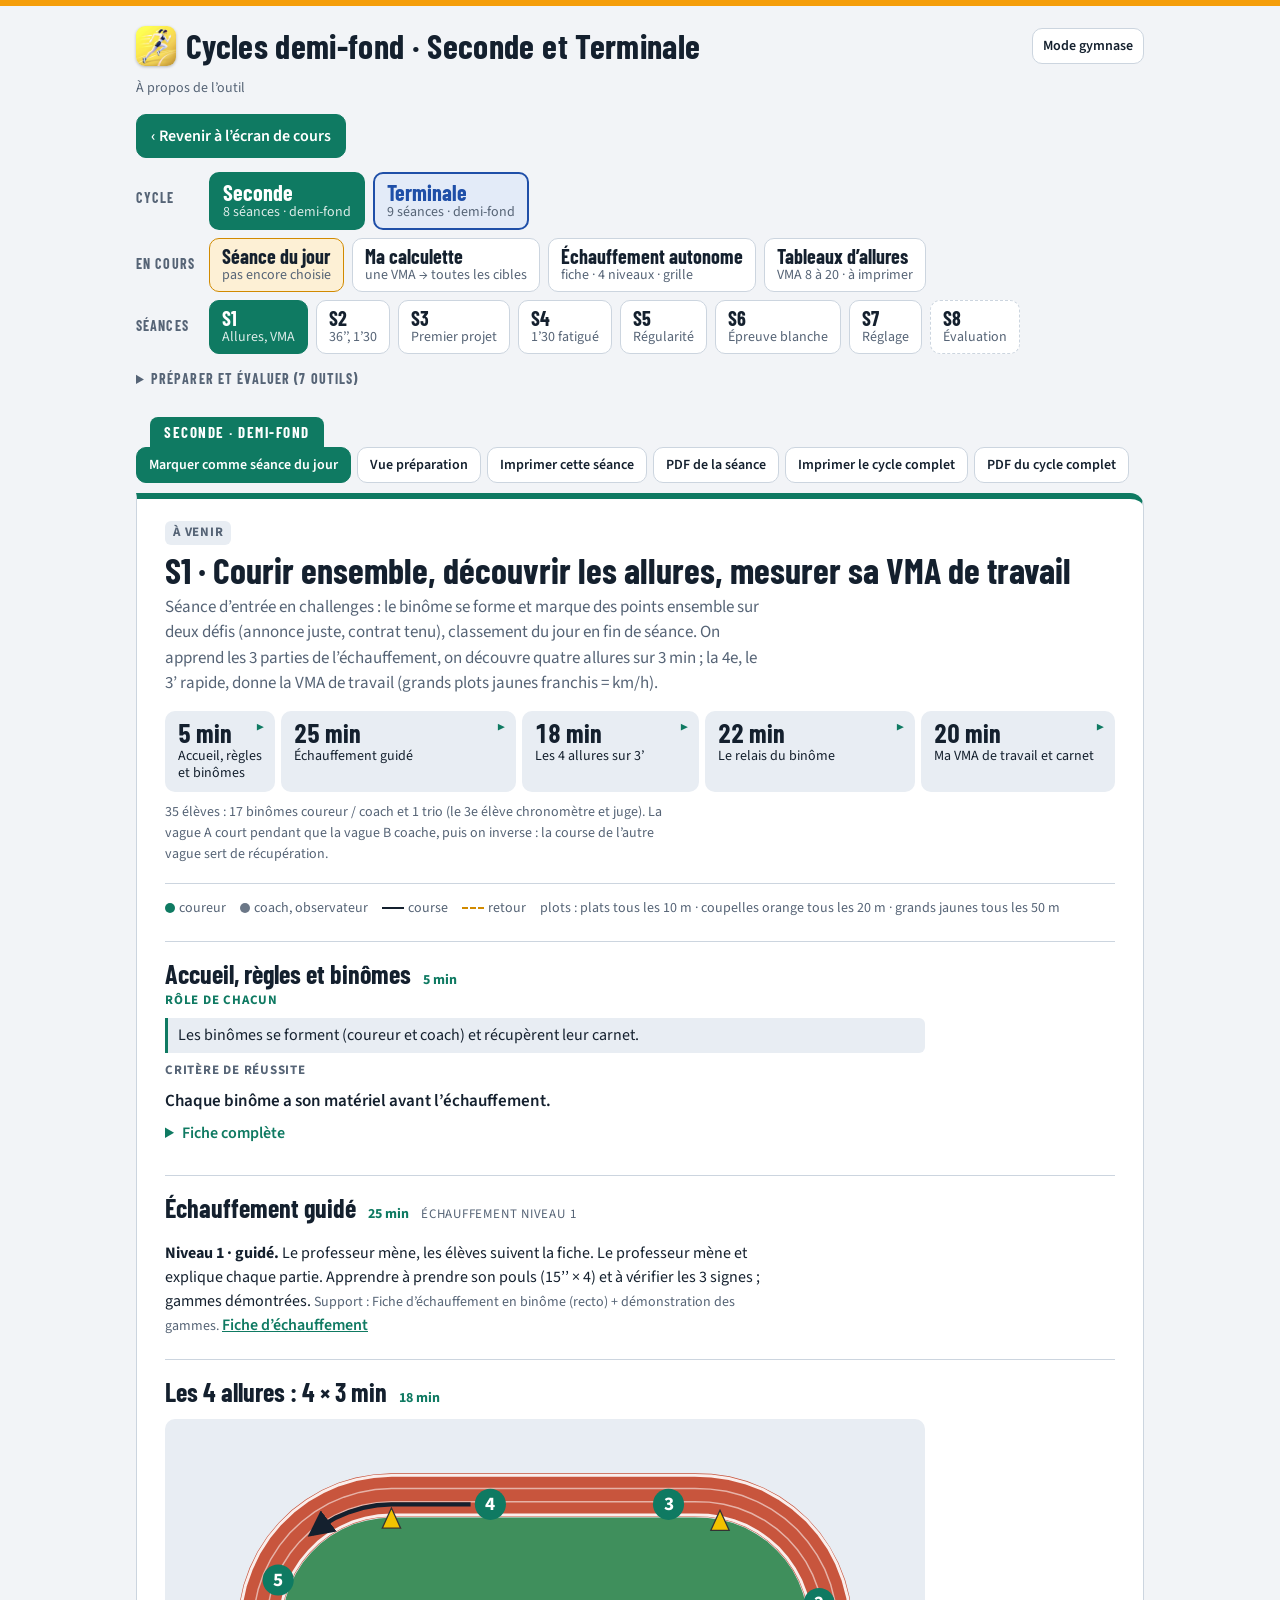
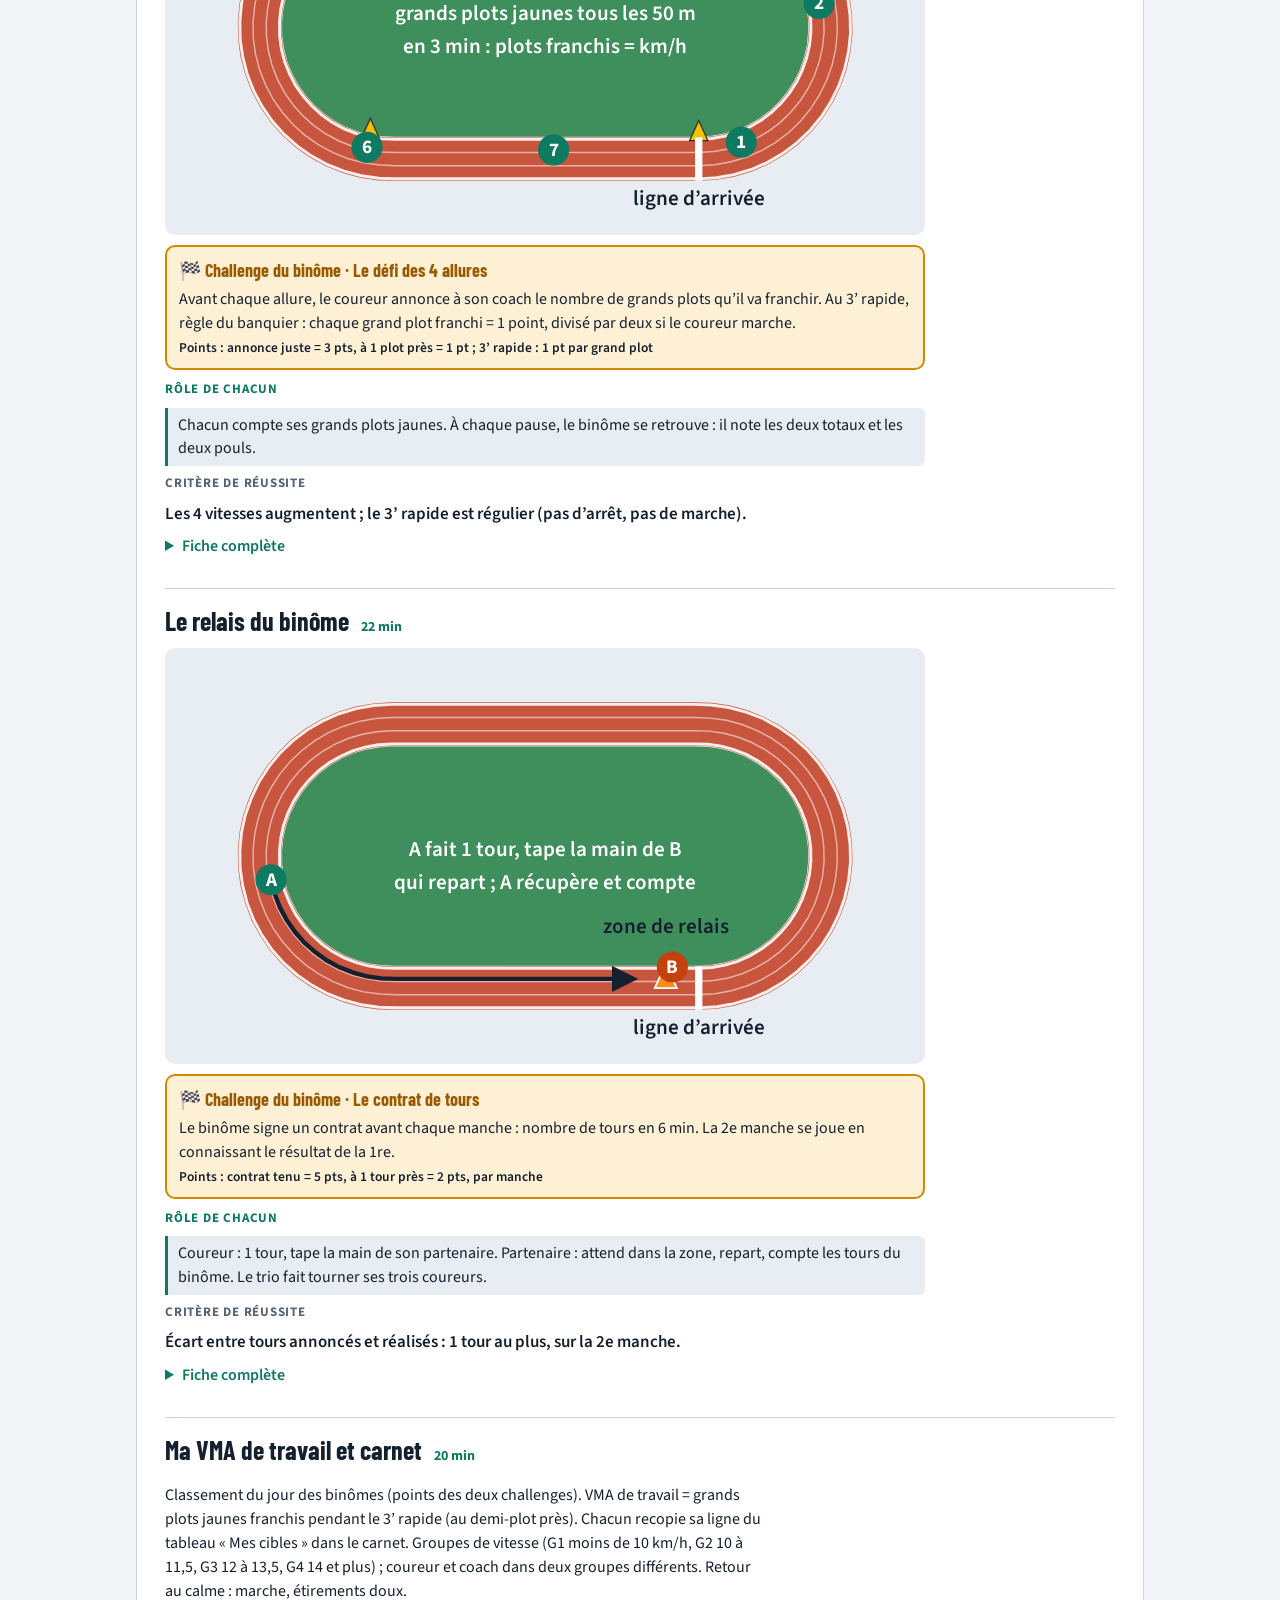
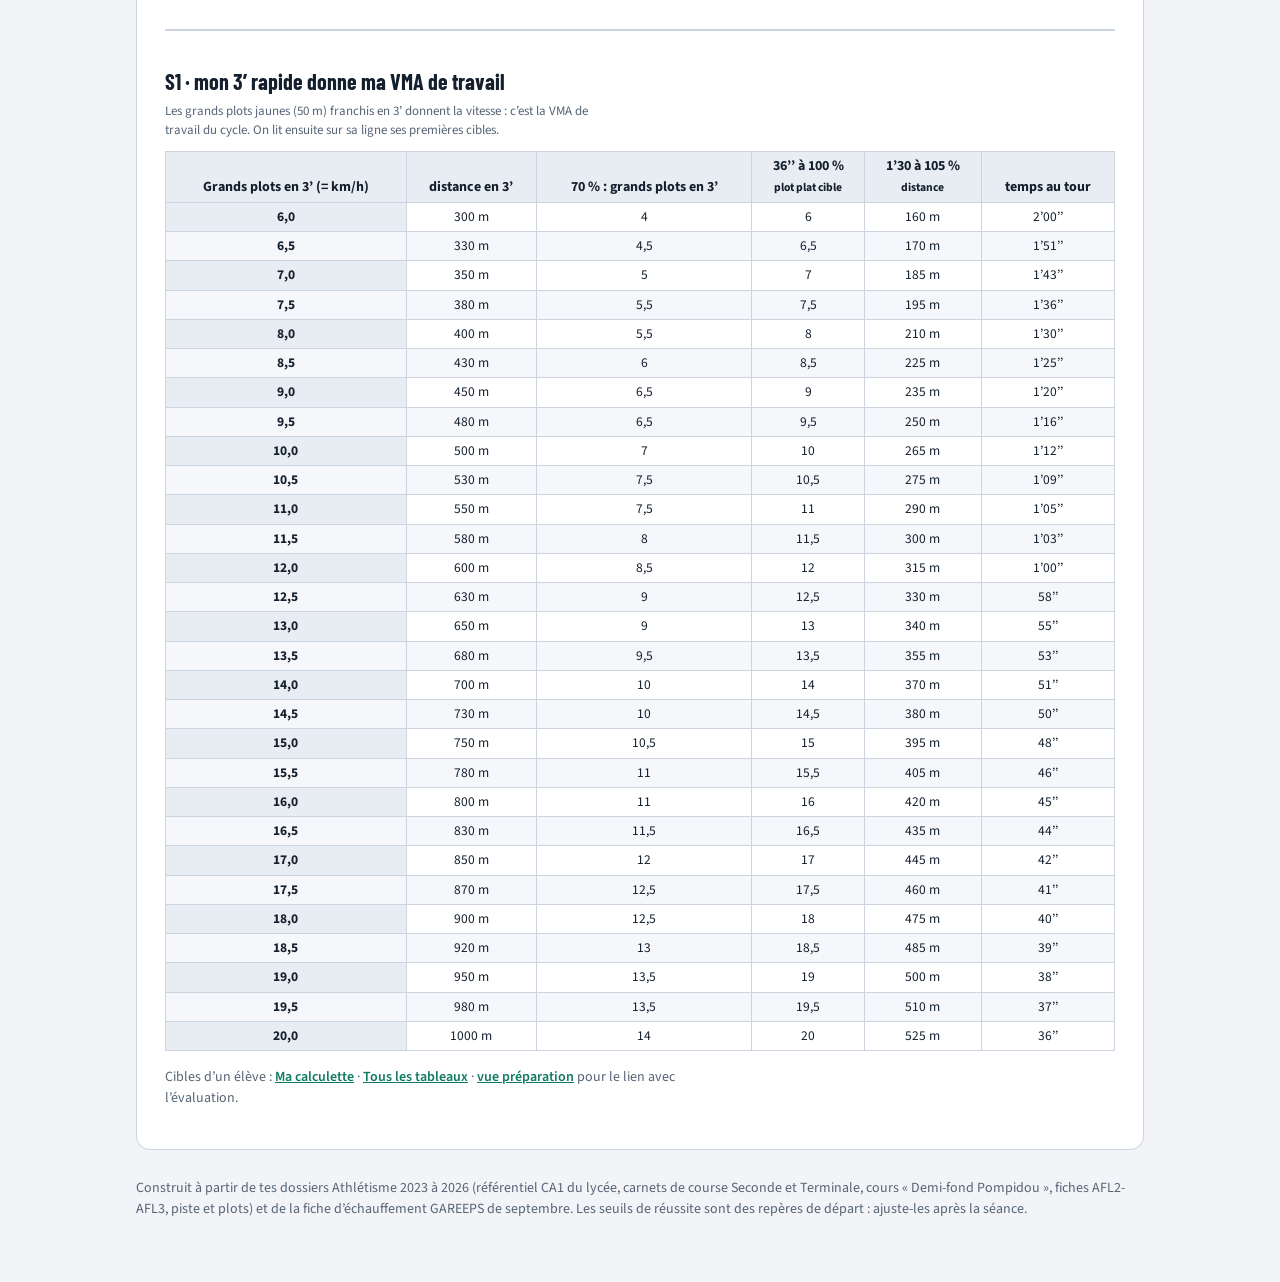
==== cycle-demi-fond-old.html @ f749d747 "Demi-fond : le nouvel écran de cours devient la page principale - index.html = écran de cours (même " ====
<!doctype html>
<html lang="fr">
<head>
<meta charset="utf-8">
<link rel="manifest" href="manifest.webmanifest">
<link rel="apple-touch-icon" href="icon-180.png">
<link rel="icon" type="image/png" sizes="32x32" href="icon-32.png">
<link rel="icon" type="image/png" sizes="192x192" href="icon-192.png">
<meta name="apple-mobile-web-app-capable" content="yes">
<meta name="mobile-web-app-capable" content="yes">
<meta name="apple-mobile-web-app-title" content="Demi-fond">
<meta name="theme-color" content="#f59e0b">
<meta name="viewport" content="width=device-width, initial-scale=1, viewport-fit=cover">
<title>Cycle demi-fond old</title>
<link rel="preconnect" href="https://fonts.googleapis.com">
<link rel="preconnect" href="https://fonts.gstatic.com" crossorigin>
<link rel="stylesheet" href="https://fonts.googleapis.com/css2?family=Barlow+Condensed:wght@500;600;700&family=Source+Sans+3:wght@400;600;700&display=swap">
<style>
/* Mise en page : bandeau de boutons (cycles, outils, séances) puis une fiche détaillée à la fois, comme un classeur de gymnase. */
:root{
  --bg:#f2f4f7; --surface:#ffffff; --surface-2:#e8edf3; --fg:#14202e; --muted:#566476; --line:#ccd5df;
  --court:#2e7d57; --court-line:#ffffff; --net:#14202e;
  --accent:#1f4fa8; --accent-fg:#ffffff; --ball:#d18a00; --team-b:#c2410c; --team-n:#6b7787;
  --ok:#1f7a4d; --ok-bg:#dff3e8; --warn:#9a5b00; --warn-bg:#fdf0d5; --done:#6b7787; --done-bg:#e6eaef;
  --cy-p:#7a3db8; --cy-p-bg:#f1e8fb; --cy-t:#1f4fa8; --cy-t-bg:#e3ebf8;
  --font-display:"Barlow Condensed","Arial Narrow",Arial,sans-serif;
  --font-body:"Source Sans 3","Segoe UI",Roboto,Arial,sans-serif;
}
@media (prefers-color-scheme: dark){:root:not([data-theme="light"]){
  --bg:#0f1620; --surface:#17212d; --surface-2:#1f2b3a; --fg:#e6edf5; --muted:#9aa8ba; --line:#2d3b4d;
  --court:#1d5a3e; --court-line:#cfe0f0; --net:#e6edf5;
  --accent:#7aa5f0; --accent-fg:#0f1620; --ball:#f2b544; --team-b:#f08a55; --team-n:#9aa8ba;
  --cy-p:#c39bf0; --cy-p-bg:#2c1f3f; --cy-t:#7aa5f0; --cy-t-bg:#1b2a44; --ok:#6fd39f; --ok-bg:#163327; --warn:#f2c46b; --warn-bg:#3a2d12; --done:#9aa8ba; --done-bg:#223042; color-scheme:dark}}
:root[data-theme="dark"]{
  --bg:#0f1620; --surface:#17212d; --surface-2:#1f2b3a; --fg:#e6edf5; --muted:#9aa8ba; --line:#2d3b4d;
  --court:#1d5a3e; --court-line:#cfe0f0; --net:#e6edf5;
  --accent:#7aa5f0; --accent-fg:#0f1620; --ball:#f2b544; --team-b:#f08a55; --team-n:#9aa8ba;
  --cy-p:#c39bf0; --cy-p-bg:#2c1f3f; --cy-t:#7aa5f0; --cy-t-bg:#1b2a44; --ok:#6fd39f; --ok-bg:#163327; --warn:#f2c46b; --warn-bg:#3a2d12; --done:#9aa8ba; --done-bg:#223042; color-scheme:dark}
*{box-sizing:border-box}
a{color:var(--accent);font-weight:600}
body{background:var(--bg);color:var(--fg);font-family:var(--font-body);font-size:16px;line-height:1.5;margin:0}
.wrap{max-width:1040px;margin:0 auto;padding-inline:16px;padding-block:20px 48px}
header h1{font-family:var(--font-display);font-weight:700;font-size:clamp(28px,5vw,42px);line-height:1.05;margin:0;letter-spacing:.01em;text-wrap:balance}
header p{margin:.4rem 0 0;color:var(--muted);max-width:70ch}
.meta{display:flex;flex-wrap:wrap;gap:8px;margin-top:12px}
.tag{font-size:13px;font-weight:600;padding:3px 10px;border-radius:999px;background:var(--surface-2);color:var(--fg)}
nav{margin-top:20px;display:grid;gap:10px}
.navrow{display:flex;flex-wrap:wrap;gap:8px}
.navlabel{font-family:var(--font-display);font-size:13px;letter-spacing:.08em;text-transform:uppercase;color:var(--muted)}
button.tab{font:inherit;cursor:pointer;border:1.5px solid var(--line);background:var(--surface);color:var(--fg);border-radius:10px;padding:8px 12px;display:flex;flex-direction:column;align-items:flex-start;gap:1px;min-width:92px;text-align:left}
button.tab b{font-family:var(--font-display);font-size:20px;font-weight:700;line-height:1}
button.tab span{font-size:12.5px;color:var(--muted);line-height:1.2}
button.tab.done{background:var(--done-bg)}
button.tab.today{border-color:var(--ball)}
button.tab.today span{color:var(--warn)}
button.tab.eval{border-style:dashed}
button.tab.cycle{min-width:170px;padding:10px 16px;border-width:2px}
button.tab.cycle.cp{border-color:var(--cy-p);background:var(--cy-p-bg)} button.tab.cycle.cp b{color:var(--cy-p)}
button.tab.cycle.ct{border-color:var(--cy-t);background:var(--cy-t-bg)} button.tab.cycle.ct b{color:var(--cy-t)}
button.tab.cycle.cp[aria-selected="true"]{background:var(--cy-p);border-color:var(--cy-p)} button.tab.cycle.ct[aria-selected="true"]{background:var(--cy-t);border-color:var(--cy-t)}
button.tab.cycle[aria-selected="true"] b{color:var(--accent-fg)}
:root[data-cycle="p"]{--accent:var(--cy-p)} :root[data-cycle="t"]{--accent:var(--cy-t)}
.cyband{display:inline-block;font-family:var(--font-display);font-weight:700;font-size:15px;letter-spacing:.1em;text-transform:uppercase;color:var(--accent-fg);background:var(--accent);padding:4px 14px;border-radius:8px 8px 0 0;margin-left:14px}
main .panel{border-top:6px solid var(--accent);border-top-left-radius:0}
button.tab.cycle b{font-size:24px}
button.tab[aria-selected="true"]{background:var(--accent);border-color:var(--accent);color:var(--accent-fg)}
button.tab[aria-selected="true"] span{color:var(--accent-fg);opacity:.85}
button.tab:focus-visible{outline:3px solid var(--ball);outline-offset:2px}
main{margin-top:22px}
.panel{background:var(--surface);border:1px solid var(--line);border-radius:14px;padding:20px clamp(14px,3vw,28px) 26px}
.panel h2{font-family:var(--font-display);font-size:32px;line-height:1.05;margin:0;text-wrap:balance}
.lead{color:var(--muted);margin:.4rem 0 0;max-width:72ch}
.status{display:inline-block;font-size:12px;font-weight:700;text-transform:uppercase;letter-spacing:.06em;padding:2px 8px;border-radius:6px;margin-bottom:6px}
.st-done{background:var(--done-bg);color:var(--done)} .st-today{background:var(--warn-bg);color:var(--warn)} .st-next{background:var(--surface-2);color:var(--muted)} .st-eval{background:var(--ok-bg);color:var(--ok)}
.evalbox{margin-top:14px;padding:12px 14px;border-radius:10px;background:var(--ok-bg);color:var(--fg)}
.evalbox h4{margin:0 0 4px;font-size:13px;text-transform:uppercase;letter-spacing:.06em;color:var(--ok)}
.evalbox ul{margin:0;padding-left:18px}
.timeline{display:flex;flex-wrap:wrap;gap:6px;margin-top:14px}
.timeline span{font-size:13px;padding:4px 10px;border-radius:6px;background:var(--surface-2)}
.timeline span b{font-variant-numeric:tabular-nums}
.ex{margin-top:22px;border-top:1px solid var(--line);padding-top:18px}
.ex-head{display:flex;flex-wrap:wrap;align-items:baseline;gap:4px 12px}
.ex h3{font-family:var(--font-display);font-size:24px;margin:0;line-height:1.1}
.dur{font-size:13px;font-weight:700;color:var(--accent);font-variant-numeric:tabular-nums}
.kind{font-size:12px;color:var(--muted);text-transform:uppercase;letter-spacing:.06em}
.ex-body{display:grid;grid-template-columns:minmax(0,1fr) minmax(0,1fr);gap:16px 24px;margin-top:10px}
.ex-body.noschema{grid-template-columns:minmax(0,1fr)}
@media (max-width:760px){.ex-body{grid-template-columns:minmax(0,1fr)}}
.ex-body>figure{grid-column:2;grid-row:1} .ex-body>dl{grid-column:1;grid-row:1}
@media (max-width:760px){.ex-body>figure{grid-column:1;grid-row:2}}
dl.card{margin:0;display:grid;gap:8px}
dl.card dt{font-size:12px;font-weight:700;text-transform:uppercase;letter-spacing:.06em;color:var(--muted)}
dl.card dd{margin:0}
dl.card dt.four{color:var(--accent)} dl.card dd.four{padding:6px 10px;border-left:3px solid var(--accent);background:var(--surface-2);border-radius:0 6px 6px 0}
dl.card ul{margin:2px 0 0;padding-left:18px}
dl.card li{margin:2px 0}
.var{display:grid;grid-template-columns:auto minmax(0,1fr);gap:4px 8px}
.var .m,.var .p{font-weight:700;font-family:var(--font-display);font-size:16px;width:20px;text-align:center;border-radius:4px}
.var .m{background:var(--surface-2)} .var .p{background:var(--surface-2)}
figure{margin:0}
.schema{background:var(--surface-2);border-radius:10px;padding:8px;overflow-x:auto}
.schema svg{display:block;width:100%;height:auto;min-width:300px}
figcaption{font-size:13px;color:var(--muted);margin-top:6px}
.legend{display:flex;flex-wrap:wrap;gap:4px 14px;font-size:12px;color:var(--muted);margin-top:4px}
.legend i{display:inline-block;vertical-align:middle;margin-right:4px}
.dot{width:10px;height:10px;border-radius:50%}
.lineb{width:22px;border-top:2px dashed var(--ball)}
.liner{width:22px;border-top:2px solid var(--fg)}
table{border-collapse:collapse;width:100%;font-size:14.5px}
.tablewrap{overflow-x:auto;margin-top:12px}
th,td{text-align:left;vertical-align:top;padding:8px 10px;border-bottom:1px solid var(--line)}
th{font-size:12px;text-transform:uppercase;letter-spacing:.05em;color:var(--muted);font-weight:700}
td.num{font-variant-numeric:tabular-nums;white-space:nowrap}
.chip{display:inline-block;font-size:12px;font-weight:700;padding:2px 8px;border-radius:6px;white-space:nowrap}
.chip.ok{background:var(--ok-bg);color:var(--ok)} .chip.warn{background:var(--warn-bg);color:var(--warn)}
.note{margin-top:14px;padding:12px 14px;border-left:4px solid var(--ball);background:var(--warn-bg);border-radius:0 10px 10px 0}
.note b{color:var(--warn)}
.panel h3.sec{font-family:var(--font-display);font-size:22px;margin:24px 0 0}
.panel p{max-width:75ch}
.foot{margin-top:28px;font-size:13px;color:var(--muted)}
@media (prefers-reduced-motion:no-preference){.panel{animation:in .18s ease-out}@keyframes in{from{transform:translateY(4px)}to{transform:none}}}
/* schéma */
.c-floor{fill:var(--court)} .c-line{stroke:var(--court-line);stroke-width:2;fill:none}
.c-att{stroke:var(--court-line);stroke-width:1.5;stroke-dasharray:6 5;fill:none}
.c-net{stroke:var(--net);stroke-width:4}
.c-zone{fill:var(--accent);fill-opacity:.12;stroke:var(--accent);stroke-opacity:.5;stroke-dasharray:4 4}
.c-zonet{fill:var(--accent);font:600 11px var(--font-body)}
.c-target{fill:var(--ball);fill-opacity:.25;stroke:var(--ball);stroke-width:1.5}
.c-cone{fill:var(--ball)}
.c-pa{fill:var(--accent)} .c-pb{fill:var(--team-b)} .c-pn{fill:var(--team-n)}
.c-pt{fill:#ffffff;font:700 12px var(--font-body);text-anchor:middle;dominant-baseline:central}
.c-ball{stroke:var(--ball);stroke-width:2;stroke-dasharray:6 4;fill:none}
.c-run{stroke:var(--fg);stroke-width:2;fill:none}
.c-head-b{fill:var(--ball)} .c-head-r{fill:var(--fg)}
.c-label{fill:var(--fg);font:600 12px var(--font-body)}
.c-say{fill:var(--fg);font:italic 600 12px var(--font-body)}
.c-shadow{fill:var(--fg);fill-opacity:.08}
.tgform{display:flex;flex-wrap:wrap;gap:12px 16px;margin:16px 0 6px;padding:14px;background:var(--surface-2);border-radius:10px}
.tgform label{display:flex;flex-direction:column;gap:4px;font-size:13px;font-weight:600;color:var(--muted)}
.tgform input[type=number]{font:inherit;font-size:20px;font-weight:700;width:96px;padding:8px 10px;border:1.5px solid var(--line);border-radius:8px;background:var(--surface);color:var(--fg)}
.tgform label.chk{flex-direction:row;align-items:center;gap:8px;align-self:flex-end;padding-bottom:10px;color:var(--fg)}
.tgform input[type=checkbox]{width:22px;height:22px;accent-color:var(--accent)}
.kpis{display:grid;grid-template-columns:repeat(auto-fit,minmax(120px,1fr));gap:10px;margin:14px 0}
.kpis div{border:1.5px solid var(--line);border-radius:10px;padding:10px 12px;display:flex;flex-direction:column}
.kpis b{font-family:var(--font-display);font-size:28px;color:var(--accent);line-height:1.1}
.kpis span{font-size:13px;color:var(--muted)}
table.tg td{vertical-align:top} table.tg small{color:var(--muted)} table.tg tr.over td{opacity:.4}
.tb{font:inherit;font-size:15px;font-weight:600;cursor:pointer;border:1.5px solid var(--line);background:var(--surface);color:var(--fg);border-radius:10px;padding:9px 14px;min-height:44px;display:inline-flex;align-items:center;gap:6px}
.tb:disabled{opacity:.4;cursor:default} .tb.pri{background:var(--accent);border-color:var(--accent);color:var(--accent-fg)} .tb.big{font-size:18px;padding:12px 20px}
.tb.mini{min-height:32px;padding:4px 10px;font-size:13px} .tb.danger{background:var(--team-b);border-color:var(--team-b);color:#fff}
.tzgo{margin:14px 0 4px}
.tgform label.wide{flex:1 1 180px;min-width:0} .tgform label.full{flex:1 1 100%}
.tgform input[type=text],.tgform textarea{font:inherit;font-size:17px;padding:8px 10px;border:1.5px solid var(--line);border-radius:8px;background:var(--surface);color:var(--fg);width:100%;box-sizing:border-box}
.tgform textarea{resize:vertical;line-height:1.4}
.muted{color:var(--muted)} .small{font-size:13px}
.tzitem{display:flex;flex-wrap:wrap;justify-content:space-between;gap:10px;align-items:center;padding:12px 0;border-top:1px solid var(--line)}
.tzbtns{display:flex;flex-wrap:wrap;gap:8px;align-items:center} .tzbtns.center{justify-content:center} .tzbtns.nav{justify-content:space-between;margin:16px 0}
.tzok{color:var(--ok);font-weight:600} .tzwarn{color:var(--warn);font-weight:600}
.tzbar{display:flex;flex-wrap:wrap;gap:12px;align-items:center;margin:8px 0 14px}
.tzround{display:flex;flex-wrap:wrap;justify-content:space-between;align-items:baseline;gap:8px;font-family:var(--font-display);font-size:24px}
.timer{margin:10px 0 16px;padding:14px;border-radius:14px;background:var(--surface-2);text-align:center;border:2px solid transparent}
.tm{font-family:var(--font-display);font-weight:700;font-size:clamp(64px,18vw,128px);line-height:1;font-variant-numeric:tabular-nums;margin:4px 0 12px}
.tm-lab{font-size:14px;font-weight:600;color:var(--muted);text-transform:uppercase;letter-spacing:.06em}
.timer.last{border-color:var(--ball)} .timer.last .tm{color:var(--ball)}
.timer.over{border-color:var(--team-b)} .timer.over .tm{color:var(--team-b)} .timer.chg .tm{color:var(--muted)}
.courts{display:grid;grid-template-columns:repeat(auto-fit,minmax(260px,1fr));gap:12px}
.court-card{border:1.5px solid var(--line);border-radius:12px;padding:10px 12px}
.cc-h{font-family:var(--font-display);font-size:18px;font-weight:700;margin-bottom:6px}
.cc-row{display:grid;grid-template-columns:1fr 48px 56px 48px;align-items:center;gap:6px;padding:4px 0}
.cc-n{font-weight:600;font-size:17px;overflow-wrap:anywhere} .cc-row.lead .cc-n{color:var(--accent)}
.cc-s{font-family:var(--font-display);font-size:36px;font-weight:700;text-align:center;font-variant-numeric:tabular-nums}
.sb{font:inherit;font-size:26px;font-weight:700;width:48px;height:48px;border-radius:10px;border:1.5px solid var(--line);background:var(--surface);color:var(--fg);cursor:pointer;touch-action:manipulation}
.sb.plus{background:var(--accent);border-color:var(--accent);color:var(--accent-fg)}
table.rank td,table.rank th{text-align:center} table.rank td:nth-child(2),table.rank th:nth-child(2){text-align:left}
.tzbox{margin:14px 0;padding:12px 14px;border-radius:10px;border:1.5px solid var(--ball);background:var(--warn-bg)} .tzbox summary{cursor:pointer;min-height:32px} .tzbox.done{border-color:var(--ok);background:var(--ok-bg)}
.mlist{display:flex;flex-direction:column;gap:6px} .mrow{display:flex;flex-wrap:wrap;gap:6px;align-items:center;padding:4px;border-radius:8px} .mrow.now{background:var(--surface-2)}
.mchip{font-size:13.5px;padding:4px 10px;border-radius:999px;border:1px solid var(--line)} .mchip.ok{background:var(--ok-bg)} .mchip.todo i{color:var(--warn)}
.teq-top{display:flex;flex-wrap:wrap;justify-content:space-between;gap:12px;align-items:flex-start}
.teq-btns{display:flex;flex-wrap:wrap;gap:8px} a.tb{text-decoration:none}
.teq-id{display:flex;flex-wrap:wrap;gap:6px 14px;margin:14px 0 10px;font-weight:600} .teq-id span{display:inline-block;min-width:150px;border-bottom:1.5px solid var(--fg);height:1.1em} .teq-id span.s{min-width:70px}
.teq-tl{display:flex;gap:4px;margin:6px 0 16px} .teq-tl div{background:var(--surface-2);border-radius:6px;padding:6px 8px;font-size:13px;line-height:1.2;min-width:0} .teq-tl b{display:block;font-family:var(--font-display);font-size:17px} .teq-tl .hi{background:var(--accent);color:var(--accent-fg)}
.teq-grid{display:grid;grid-template-columns:repeat(auto-fit,minmax(280px,1fr));gap:12px}
.teq-grid section{border:1.5px solid var(--line);border-radius:12px;padding:10px 14px} .teq-grid section.hi{border-color:var(--accent);border-width:2px}
.teq-grid h3,.teq-axis h3{margin:0 0 6px;font-family:var(--font-display);font-size:19px;display:flex;align-items:center;gap:8px;flex-wrap:wrap}
.teq-grid ul,.teq-grid ol{margin:.3rem 0;padding-left:1.2rem} .teq-grid p{margin:.3rem 0}
.teq-step{display:inline-grid;place-items:center;width:26px;height:26px;border-radius:50%;background:var(--accent);color:var(--accent-fg);font-size:15px;flex:none}
.teq-rule{display:grid;grid-template-columns:repeat(3,1fr);gap:6px;margin-top:8px;text-align:center;font-size:14px} .teq-rule div{border-radius:8px;padding:6px;background:var(--surface-2)} .teq-rule div:first-child{background:var(--ok-bg)} .teq-rule div:last-child{background:var(--warn-bg)}
.teq-axes{margin:16px 0 8px} .teq-axes h3{margin:0 0 6px;font-family:var(--font-display);font-size:19px}
.teq-axrow{display:grid;grid-template-columns:repeat(auto-fit,minmax(180px,1fr));gap:8px} .teq-axrow div{border-left:4px solid var(--accent);padding:4px 10px;background:var(--surface-2);border-radius:0 8px 8px 0} .teq-axrow span{display:block;font-size:13.5px;color:var(--muted)}
.teq-org{margin:10px 0;font-size:14.5px}
table.teq-log td{height:34px} table.teq-log th{font-size:12px}
.teq-reph{margin-top:28px;padding-top:16px;border-top:2px solid var(--line)}
.teq-axis{margin-top:18px} .teq-axis small{font-family:var(--font-body,inherit);font-size:13.5px;font-weight:400;color:var(--muted)}
.teq-exs{display:grid;grid-template-columns:repeat(auto-fit,minmax(250px,1fr));gap:10px}
.teq-ex{border:1.5px solid var(--line);border-radius:12px;padding:10px 12px;font-size:14.5px;break-inside:avoid} .teq-ex p{margin:.3rem 0}
.teq-exh{display:flex;align-items:baseline;gap:8px} .teq-exh h4{margin:0;font-size:16.5px} .teq-num{font-family:var(--font-display);font-weight:700;color:var(--accent)}
.teq-sch{margin:6px 0} .teq-sch svg{width:100%;height:auto} .teq-sch .c-label,.teq-sch .c-say{font-size:23px;font-weight:700} .teq-sch .c-pt{font-size:20px}
.teq-var{display:grid;grid-template-columns:1fr 1fr;gap:6px;margin:6px 0} .teq-var div{border-radius:8px;padding:6px 8px;font-size:13.5px} .teq-var b{display:block} .teq-var .m{background:var(--warn-bg)} .teq-var .p{background:var(--ok-bg)}
.teq-coach{font-size:13.5px;color:var(--muted)}
@media print{
 @page{size:A4;margin:10mm}
 :root{--bg:#fff;--surface:#fff;--surface-2:#eef1f5;--fg:#111;--muted:#444;--line:#999}
 body{background:#fff!important;font-size:10.5pt}
 header,nav,.cyband,.noprint,footer,.foot{display:none!important}
 main .panel{border:0!important;padding:0!important;box-shadow:none!important}
 .tb{display:none!important}
 .teq-grid{grid-template-columns:1fr 1fr;gap:6px} .teq-grid section{padding:6px 9px} .teq-grid h3,.teq-axis h3{font-size:14pt}
 .teq-exs{grid-template-columns:repeat(3,1fr);gap:6px} .teq-ex{font-size:8.6pt;padding:6px 7px} .teq-exh h4{font-size:10.5pt} .teq-var div,.teq-coach{font-size:8.2pt}
 .teq-rep{break-before:page} .teq-reph{border:0;margin-top:0;padding-top:0;font-size:16pt} .teq-axis{margin-top:8px;break-inside:avoid}
 .teq-tl div,.teq-step,.teq-rule div,.teq-var div,.teq-axrow div{-webkit-print-color-adjust:exact;print-color-adjust:exact}
 table.teq-log td{height:40px} .teq-leg{margin:2px 0 4px}
}
.teq-lvl{margin-left:auto;color:var(--accent);letter-spacing:1px;font-size:13px}
.teq-axrow span.who{color:var(--fg);font-weight:600;margin-top:2px}
.teq-am{border-radius:8px;padding:6px 8px;font-size:13.5px;background:var(--warn-bg);margin:6px 0;-webkit-print-color-adjust:exact;print-color-adjust:exact}
@media print{.teq-am{font-size:8.2pt}}
.printbar{display:flex;flex-wrap:wrap;gap:8px;margin:0 0 12px}
.print-cover{margin-bottom:16px}
@media print{
 .print-page{break-before:page}
 .print-cover{break-after:auto}
 main .panel{font-size:9.5pt} main h2{font-size:17pt} .ex h3{font-size:13pt}
 .ex{margin-top:12px;padding-top:10px} .ex-head,dt,h3{break-after:avoid} figure,.schema,dd,li,.evalbox,.note{break-inside:avoid} main p,main .lead{max-width:none}
 .ex-body{display:block} .ex-body figure{float:right;width:43%;margin:0 0 6px 12px} .ex-body::after{content:'';display:block;clear:both} .legend{display:none}
 .schema{padding:4px;-webkit-print-color-adjust:exact;print-color-adjust:exact}
 .legend{font-size:7.5pt}
 .evalbox,.note,.timeline span,.status,dd.four{-webkit-print-color-adjust:exact;print-color-adjust:exact}
 .tablewrap{overflow:visible}
 a{color:inherit;text-decoration:none}
}
/* ---- spécifique badminton ---- */
.c-mid{stroke:var(--court-line);stroke-width:1.3;stroke-dasharray:5 4;fill:none;opacity:.8}
.c-edge{fill:var(--fg);opacity:.12}
.c-netpost{fill:var(--net)}
.c-zone{fill:#ffffff;fill-opacity:.16;stroke:#ffd166;stroke-width:1.6;stroke-dasharray:5 3}
.c-zone.no{fill:#e5484d;fill-opacity:.28;stroke:#e5484d}
.c-zonet{fill:#ffe9a8;font:700 11px var(--font-body)}
.c-labt{fill:#ffffff;font:600 12px var(--font-body)}
.c-bounce{fill:var(--ball);stroke:#fff;stroke-width:1.2}
.c-basket{fill:var(--surface);stroke:var(--fg);stroke-width:1.6}
.c-sheet{fill:var(--surface);stroke:var(--muted);stroke-width:1.2}
.c-tbl{fill:var(--court)} .c-tbll{stroke:var(--court-line);stroke-width:1.5;fill:none}
.c-move{stroke:var(--ok);stroke-width:2.2;fill:none} .c-head-g{fill:var(--ok)}
.c-down{stroke:var(--team-b);stroke-width:2.2;fill:none} .c-head-o{fill:var(--team-b)}
.c-tnum{fill:var(--fg);font:700 13px var(--font-display)}
.lineo{width:22px;border-top:2px dashed var(--ball)}
/* banque */
.bank-cat{margin-top:22px;border-top:1px solid var(--line);padding-top:14px}
.bank-cat h3{font-family:var(--font-display);font-size:24px;margin:0}
.bank-grid{display:grid;grid-template-columns:repeat(auto-fit,minmax(260px,1fr));gap:10px;margin-top:10px}
.bank-ex{border:1.5px solid var(--line);border-radius:12px;padding:10px 12px;font-size:14.5px;break-inside:avoid}
.bank-ex h4{margin:0;font-size:16.5px;display:flex;gap:8px;align-items:baseline;flex-wrap:wrap}
.bank-ex p{margin:.35rem 0}
.lvl{display:inline-block;font-size:12px;font-weight:700;padding:1px 7px;border-radius:6px;background:var(--accent);color:var(--accent-fg);-webkit-print-color-adjust:exact;print-color-adjust:exact}
.repl{font-size:13px;color:var(--muted)}
.bank-sch{margin:6px 0}
.bank-sch svg{width:100%;height:auto;display:block}
/* tournoi montante-descendante */
.mdtables{display:grid;grid-template-columns:repeat(auto-fit,minmax(280px,1fr));gap:12px}
.mdt{border:1.5px solid var(--line);border-radius:12px;padding:10px 12px}
.mdt.warn{border-color:var(--ball)}
.mdt-h{display:flex;justify-content:space-between;align-items:baseline;gap:8px;font-family:var(--font-display);font-size:19px;font-weight:700;margin-bottom:4px}
.mdt-h small{font-family:var(--font-body);font-size:12.5px;font-weight:600;color:var(--muted)}
.mdm{border-top:1px dashed var(--line);padding:6px 0 4px}
.mdm:first-of-type{border-top:0}
.mdm-ref{font-size:12.5px;color:var(--muted);margin-bottom:2px}
.mdm .cc-row{grid-template-columns:1fr 44px 50px 44px;padding:2px 0}
.mdm .cc-s{font-size:30px}
.mdm .sb{width:44px;height:44px;font-size:24px}
.mdm.now{background:var(--surface-2);border-radius:8px;padding-inline:6px}
.mdres{font-size:13px;margin-top:6px;color:var(--muted)}
.mdres b{color:var(--fg)}
.mvup{color:var(--ok);font-weight:700} .mvdn{color:var(--team-b);font-weight:700}
.relais{font-size:12.5px;color:var(--muted);margin:2px 0 4px}
.tgform select{max-width:100%;font:inherit;font-size:17px;padding:8px 10px;border:1.5px solid var(--line);border-radius:8px;background:var(--surface);color:var(--fg)}
@media print{.bank-grid{grid-template-columns:1fr 1fr;gap:6px}.bank-ex{font-size:8.8pt;padding:6px 8px}.bank-ex h4{font-size:10.5pt}.bank-cat{break-inside:auto;margin-top:10px;padding-top:6px}.bank-cat h3{font-size:14pt;break-after:avoid}}
@media print{ main dd{break-inside:auto} main dd li{break-inside:avoid} .ex{break-inside:auto} }
@media print{
 .ex-body figure{float:none!important;width:100%!important;margin:0 0 6px!important;display:flex;gap:12px;align-items:flex-start;break-inside:avoid}
 .ex-body figure .schema{flex:0 0 50%} .ex-body figure figcaption{flex:1;margin-top:0;font-size:8.5pt}
}
.evalfig{max-width:560px} @media print{.evalfig{max-width:55%}}
.seg{display:flex;flex-wrap:wrap;gap:8px;margin:16px 0 4px}
select.roster{display:block;margin:4px 0 6px;font:inherit;font-size:15px;padding:6px 8px;border:1.5px solid var(--line);border-radius:8px;background:var(--surface);color:var(--fg)}
.atp-form select{min-width:0;width:100%}
.atp-prev{margin:8px 0;padding:8px 10px;border-radius:8px;background:var(--surface-2)}
table.atp-big{font-size:clamp(18px,2.6vw,30px)} table.atp-big td,table.atp-big th{padding:10px 14px}
.evgrid{margin-top:12px}
table.evtab{font-size:13.5px} table.evtab td:first-child{width:19%} table.evtab td{width:20%}
table.evtab tr.evsec td{background:var(--accent);color:var(--accent-fg);-webkit-print-color-adjust:exact;print-color-adjust:exact}
table.evtab tr.evpts td{background:var(--surface-2);font-weight:700;font-variant-numeric:tabular-nums;-webkit-print-color-adjust:exact;print-color-adjust:exact}
.evrules{font-size:14px;margin-top:8px} .evrules p{margin:.35rem 0;max-width:none}
table.evfill td{height:30px}
.evbin{margin-top:18px;border-top:2px solid var(--line);padding-top:12px}
.evb-h{display:flex;flex-wrap:wrap;align-items:center;gap:8px 14px;margin-bottom:8px}
.evb-h>b{font-family:var(--font-display);font-size:22px}
.evptsin{display:flex;align-items:center;gap:6px;font-size:14px;font-weight:600}
.evptsin input{font:inherit;font-size:18px;font-weight:700;width:80px;padding:6px 8px;border:1.5px solid var(--line);border-radius:8px;background:var(--surface);color:var(--fg)}
.evcards{display:grid;grid-template-columns:repeat(auto-fit,minmax(300px,1fr));gap:10px}
.evc{border:1.5px solid var(--line);border-radius:12px;padding:10px 12px}
.evc-h{display:flex;justify-content:space-between;align-items:baseline;gap:8px;font-size:18px;margin-bottom:4px}
.evtot{font-family:var(--font-display);font-size:26px;font-weight:700;color:var(--accent)}
.evrow{display:flex;flex-wrap:wrap;align-items:center;justify-content:space-between;gap:4px 8px;padding:5px 0;border-top:1px dashed var(--line)}
.evrow>span{font-size:13.5px;font-weight:600} .evrow small{color:var(--muted);font-weight:600}
.evbtns{display:flex;flex-wrap:wrap;gap:4px} .evbtns .tb.mini{min-width:44px;justify-content:center;min-height:38px}
@media print{
 body.print-grid main .panel>*:not(.evgrid):not(.teq-top){display:none!important}
 table.evtab{font-size:8.2pt} table.evtab td,table.evtab th{padding:4px 6px} .evrules{font-size:8.5pt} table.evfill td{height:22px}
}
/* entrées */
button.tab.entry{min-width:230px;padding:10px 16px;border-width:2px;border-style:solid}
button.tab.entry b{font-size:20px}
:root[data-entry="a"] .cyband{background:repeating-linear-gradient(135deg,var(--accent),var(--accent) 10px,color-mix(in srgb,var(--accent) 80%,#000) 10px,color-mix(in srgb,var(--accent) 80%,#000) 20px)}
/* GAREEPS */
.ga-theme{margin-top:24px;border-top:3px solid var(--accent);padding-top:12px}
.ga-th-h{display:flex;flex-wrap:wrap;align-items:baseline;gap:6px 12px}
.ga-th-h h3{font-family:var(--font-display);font-size:26px;margin:0}
.ga-fam{font-size:12px;font-weight:700;text-transform:uppercase;letter-spacing:.06em;color:var(--accent)}
.ga-top{display:grid;grid-template-columns:repeat(auto-fit,minmax(260px,1fr));gap:12px;margin-top:10px}
.ga-match,.ga-prob{border-radius:10px;padding:10px 12px;font-size:14.5px}
.ga-match{background:var(--surface-2)} .ga-prob{background:var(--warn-bg)}
.ga-match h4,.ga-prob h4,.ga-exh{margin:0 0 4px;font-size:13px;text-transform:uppercase;letter-spacing:.05em;color:var(--muted)}
.ga-exh{margin-top:14px}
.ga-prob ul{list-style:none;margin:0;padding:0} .ga-prob li{margin:2px 0}
.ga-match p{margin:0}
.ga-msch svg{width:100%;height:auto;display:block}
.ga-cr{font-size:13.5px}
.ga-nv{display:flex;flex-direction:column;gap:3px;margin-top:4px}
.ga-n{font-size:13px;padding:3px 8px;border-radius:6px;-webkit-print-color-adjust:exact;print-color-adjust:exact}
.ga-n.n0{background:#fff4c2;color:#5c4a00} .ga-n.n1{background:var(--ok-bg);color:var(--fg)} .ga-n.n2{background:var(--ok);color:#fff}
.gacode{display:inline-grid;place-items:center;min-width:26px;height:26px;border-radius:6px;background:var(--accent);color:var(--accent-fg);margin-right:6px}
.gacnt{display:flex;align-items:center;gap:6px;justify-content:center} .gacnt span{font-family:var(--font-display);font-size:24px;font-weight:700;min-width:24px;text-align:center}
.gacnt .sb{width:40px;height:40px;font-size:22px}
table.gaobs td:first-child{min-width:220px}
.ga-star{display:grid;grid-template-columns:minmax(0,320px) minmax(0,1fr);gap:16px;align-items:start}
@media (max-width:760px){.ga-star{grid-template-columns:minmax(0,1fr)}}
.ga-radar svg{width:100%;height:auto} .ga-ring{fill:none;stroke:var(--line)} .ga-ax{stroke:var(--line)} .ga-lab{fill:var(--fg);font:600 12px var(--font-body)}
.ga-val{fill:var(--accent);fill-opacity:.25;stroke:var(--accent);stroke-width:2} .ga-dot{fill:var(--accent)}
.ga-deg{font:inherit;font-size:12.5px;text-align:left;width:100%;min-height:44px;padding:6px 8px;border:1.5px solid var(--line);border-radius:8px;background:var(--surface);color:var(--fg);cursor:pointer}
.ga-deg.on{background:var(--accent);border-color:var(--accent);color:var(--accent-fg)}
table.ga-startab td{min-width:110px}
.ga-line{display:inline-block;min-width:min(220px,90%);border-bottom:1.5px solid var(--fg);height:1.1em;vertical-align:bottom;margin-left:6px} .ga-line.s{min-width:70px}
.ga-cars{display:grid;grid-template-columns:repeat(auto-fit,minmax(min(320px,100%),1fr));gap:12px}
.ga-car{border:1.5px solid var(--line);border-radius:12px;padding:10px 12px;break-inside:avoid}
.ga-car h3{margin:0 0 6px;font-family:var(--font-display);font-size:20px}
.ga-car-g{display:flex;flex-direction:column;gap:8px;margin:6px 0;font-size:14px}
.ga-car8{margin-top:12px}
@media print{
 .ga-theme{break-before:page;border-top:0} .ga-theme:first-of-type{break-before:auto}
 .ga-top{grid-template-columns:1fr 1fr 0.9fr;gap:6px} .ga-match,.ga-prob{font-size:8.6pt;padding:6px 8px}
 .ga-th-h h3{font-size:16pt} .ga-cr,.ga-n{font-size:8pt}
 body.print-poster main .panel>*:not(.ga-theme){display:none!important} body.print-poster .ga-theme:not(.poster-on){display:none!important} body.print-poster .ga-theme{break-before:auto}
 .ga-star{grid-template-columns:40% 60%} .ga-deg{font-size:7.8pt;min-height:0;padding:3px 4px} table.gaobs .sb{display:none}
 .ga-cars{grid-template-columns:1fr 1fr;gap:6px} .ga-car{font-size:8.5pt;padding:6px 8px} .ga-car h3{font-size:12pt} .ga-car-g{gap:5px}
 table.ga-index{display:none}
}
select.roster{max-width:100%;width:100%}
@media print{.ga-star{display:block} .ga-radar{width:50%;margin:0 auto 6px} table.ga-startab td{min-width:0} .ga-deg{font-size:7.5pt}}
button.tab.entry{min-width:150px;border-style:dashed;border-width:1.5px;padding:8px 12px} button.tab.entry b{font-size:18px}
details.about{margin-top:.4rem} details.about summary{cursor:pointer;color:var(--muted);font-size:14px;list-style:revert}
details.prep summary{cursor:pointer;padding:6px 0;list-style:revert} details.prep[open] summary{margin-bottom:8px}
button.tab.today-btn:not([aria-selected="true"]){border-color:var(--ball);background:var(--warn-bg)}
.tb.today-on{background:var(--warn-bg);border-color:var(--ball);color:var(--warn);cursor:default}
.timeline .tl-b{font:inherit;font-size:13px;padding:4px 10px;border-radius:6px;background:var(--surface-2);border:1.5px solid transparent;color:var(--fg);cursor:pointer;min-height:34px;display:inline-flex;gap:6px;align-items:center}
.timeline .tl-b:hover,.timeline .tl-b:focus-visible{border-color:var(--accent)} .timeline .tl-b i{font-style:normal;color:var(--accent);font-size:11px}
.legend-once{margin-top:18px;padding-top:10px;border-top:1px solid var(--line)}
.ex.tv .tv-fig{margin:10px 0 8px;max-width:760px}
.tv-card{gap:6px;max-width:760px} .tv-card dd.four{font-size:16px} .tv-reus{font-weight:600}
details.tv-more{margin-top:8px;max-width:760px} details.tv-more summary{cursor:pointer;color:var(--accent);font-weight:600;min-height:32px;list-style:revert} details.tv-more[open] summary{margin-bottom:8px}
.tv-help{margin-top:16px}
.btimer{position:fixed;left:50%;transform:translateX(-50%);bottom:calc(12px + env(safe-area-inset-bottom,0px));z-index:50;display:flex;align-items:center;gap:10px;background:var(--surface);border:2px solid var(--accent);border-radius:14px;padding:8px 12px;box-shadow:0 6px 24px rgba(0,0,0,.18);max-width:calc(100vw - 24px)}
.bt-lab{font-size:14px;font-weight:600;max-width:42vw;overflow:hidden;text-overflow:ellipsis;white-space:nowrap}
.bt-t{font-family:var(--font-display);font-size:34px;font-variant-numeric:tabular-nums;line-height:1}
.btimer.last{border-color:var(--ball)} .btimer.last .bt-t{color:var(--ball)} .btimer.over{border-color:var(--team-b)} .btimer.over .bt-t{color:var(--team-b)}
@media print{.btimer{display:none!important} details.tv-more{display:block} details.tv-more>summary{display:none}}
/* ---- spécifique demi-fond ---- */
:root{--track:#c8553d;--track-line:#ffffff;--grass:#3f8f5c;--plot10:#ffffff;--plot25r:#e5484d;--plot50:#f2c200;--cy-s:#0f7a62;--cy-s-bg:#dcf2ea}
@media (prefers-color-scheme: dark){:root:not([data-theme="light"]){--track:#9c3f2c;--grass:#245a3a;--cy-s:#5fd0ae;--cy-s-bg:#13312a}}
:root[data-theme="dark"]{--track:#9c3f2c;--grass:#245a3a;--cy-s:#5fd0ae;--cy-s-bg:#13312a}
:root[data-cycle="s"]{--accent:var(--cy-s)}
button.tab.cycle.cs{border-color:var(--cy-s);background:var(--cy-s-bg)} button.tab.cycle.cs b{color:var(--cy-s)}
button.tab.cycle.cs[aria-selected="true"]{background:var(--cy-s);border-color:var(--cy-s)} button.tab.cycle.cs[aria-selected="true"] b{color:var(--accent-fg)}
.p-grass{fill:var(--grass)}
.p-track{fill:none;stroke:var(--track)}
.p-lane{fill:none;stroke:var(--track-line);stroke-width:.8;opacity:.55} .p-lane.e{stroke-width:1.6;opacity:.9}
.p-finish{stroke:#fff;stroke-width:4}
.p-c10{fill:var(--plot10);stroke:#555;stroke-width:.6}
.p-c25{fill:var(--plot50);stroke:#333;stroke-width:.6} .p-c25b{fill:var(--plot25r)}
.p-c50{fill:var(--plot50);stroke:#333;stroke-width:.7}
.p-cup{fill:#ff8c1a;stroke:#fff;stroke-width:1}
.p-cone{fill:#1f6feb;stroke:#fff;stroke-width:1} .p-cone.o{fill:#ff8c1a} .p-cone.r{fill:#e5484d} .p-cone.g{fill:#7a3db8}
.p-run{fill:none;stroke:var(--fg);stroke-width:2.4} .p-run.o{stroke:var(--team-b);stroke-dasharray:6 4} .p-run.b{stroke:#1f6feb}
.p-head-b{fill:#1f6feb}
.p-seg{fill:none;opacity:.55;stroke:#ffd166} .p-seg.blue{stroke:#5aa9ff} .p-seg.vio{stroke:#c39bf0} .p-seg.red{stroke:#ff6b6b}
.p-zone{fill:none;opacity:.9} .p-zone.z1{stroke:#e5484d} .p-zone.z2{stroke:#f2c200} .p-zone.z3{stroke:#8fd16a} .p-zone.z4{stroke:#16a34a}
.p-zt{fill:#111;font:700 10px var(--font-body)}
.p-lab{fill:var(--fg);font:600 11.5px var(--font-body)} .p-lab.w{fill:#fff} .p-lab.big{font:700 13px var(--font-body)}
.p-small{fill:var(--fg);font:600 10px var(--font-body)}
.p-pt{font-size:10.5px}
.schema svg.pv{min-width:280px}
/* tableaux d’allures */
.vt-wrap{overflow-x:auto;margin-top:10px}
table.vt{font-size:13.5px;border:1px solid var(--line)} table.vt th,table.vt td{text-align:center;padding:4px 6px;border:1px solid var(--line);font-variant-numeric:tabular-nums;white-space:nowrap}
table.vt th{font-size:11.5px;text-transform:none;letter-spacing:0;color:var(--fg);background:var(--surface-2);white-space:normal;vertical-align:bottom}
table.vt td:first-child,table.vt th:first-child{font-weight:700;background:var(--surface-2)}
table.vt tr:nth-child(even) td{background:color-mix(in srgb,var(--surface-2) 45%,transparent)}
table.vt tr.me td{background:var(--warn-bg)!important;font-weight:700}
.vt-h{display:flex;flex-wrap:wrap;align-items:baseline;gap:6px 14px;margin-top:22px}
.vt-h h3{font-family:var(--font-display);font-size:22px;margin:0}
.vt-note{font-size:13px;color:var(--muted);margin:4px 0 0;max-width:80ch}
.calc{display:flex;flex-wrap:wrap;gap:12px 16px;align-items:flex-end;margin:12px 0;padding:12px 14px;background:var(--surface-2);border-radius:10px}
.calc label{display:flex;flex-direction:column;gap:4px;font-size:13px;font-weight:600;color:var(--muted)}
.calc input,.calc select{font:inherit;font-size:20px;font-weight:700;width:110px;padding:7px 10px;border:1.5px solid var(--line);border-radius:8px;background:var(--surface);color:var(--fg)}
.calc select{font-size:17px;width:auto}
.calc .out{font-family:var(--font-display);font-size:26px;font-weight:700;color:var(--accent)}
.mycards{display:grid;grid-template-columns:repeat(auto-fit,minmax(260px,1fr));gap:10px;margin-top:10px}
.mycard{border:1.5px solid var(--line);border-radius:12px;padding:10px 12px;break-inside:avoid}
.mycard h4{margin:0 0 6px;font-family:var(--font-display);font-size:19px}
.mycard table{font-size:14px} .mycard td{padding:3px 6px} .mycard td.num{font-weight:700;color:var(--accent);text-align:right;white-space:normal;max-width:55%}
.lvl-grid{display:grid;grid-template-columns:repeat(auto-fit,minmax(220px,1fr));gap:10px;margin-top:12px}
.lvl-card{border:1.5px solid var(--line);border-radius:12px;padding:10px 12px;font-size:14.5px}
.lvl-card h4{margin:0 0 4px;font-family:var(--font-display);font-size:19px;display:flex;gap:8px;align-items:center}
.lvl-card p{margin:.3rem 0}
.wu-tl{display:flex;gap:4px;margin:10px 0 14px} .wu-tl div{background:var(--surface-2);border-radius:6px;padding:6px 8px;font-size:13px;line-height:1.2;min-width:0} .wu-tl b{display:block;font-family:var(--font-display);font-size:17px}
.wu-tl .hi{background:var(--accent);color:var(--accent-fg)}
.crit{display:grid;grid-template-columns:repeat(auto-fit,minmax(180px,1fr));gap:8px;margin:8px 0}
.crit div{border-left:4px solid var(--accent);padding:4px 10px;background:var(--surface-2);border-radius:0 8px 8px 0;font-size:14px}
table.grid4 td{font-size:13.5px} table.grid4 td:first-child{font-weight:700;width:18%}
.zonebar{display:flex;margin:8px 0 2px;border-radius:6px;overflow:hidden;font-size:12.5px;font-weight:700;text-align:center;max-width:640px}
.zonebar div{padding:6px 2px;color:#111;-webkit-print-color-adjust:exact;print-color-adjust:exact}
.zl{display:flex;max-width:640px;font-size:11.5px;color:var(--muted)} .zl span{flex:1;text-align:center}
.evres{display:grid;grid-template-columns:repeat(auto-fit,minmax(140px,1fr));gap:10px;margin:10px 0}
.evres div{border:1.5px solid var(--line);border-radius:10px;padding:8px 12px} .evres b{display:block;font-family:var(--font-display);font-size:28px;color:var(--accent)} .evres span{font-size:13px;color:var(--muted)}
.tabs-sess{margin-top:26px;border-top:2px solid var(--line);padding-top:12px}
@media print{
 table.vt{font-size:8.6pt} table.vt th{font-size:7.6pt} table.vt th,table.vt td{padding:1.5px 3px}
 .vt-block{break-inside:avoid} .tabs-sess{break-before:page;border:0;padding-top:0;margin-top:0}
 .calc{display:none} .mycard{font-size:9pt} .lvl-card{font-size:9pt;padding:6px 8px} .lvl-card h4{font-size:12pt}
 .crit div{font-size:9pt} .wu-tl div{font-size:8.5pt;-webkit-print-color-adjust:exact;print-color-adjust:exact}
 .p-grass,.p-track,.p-zone,.p-seg{-webkit-print-color-adjust:exact;print-color-adjust:exact}
 .schema{-webkit-print-color-adjust:exact;print-color-adjust:exact}
 .wu-print .lvl-grid{grid-template-columns:1fr 1fr}
}

.jeu{margin:10px 0;padding:10px 12px;border-radius:10px;border:2px solid var(--ball);background:var(--warn-bg);display:flex;flex-direction:column;gap:3px;max-width:760px;-webkit-print-color-adjust:exact;print-color-adjust:exact}
.jeu b{font-family:var(--font-display);font-size:18px;color:var(--warn)} .jeu .jeu-p{font-size:13.5px;font-weight:600}
@media print{.jeu{font-size:9pt;padding:6px 8px;break-inside:avoid}.jeu b{font-size:11pt}}

input.chin{width:48px;font:inherit;font-size:16px;padding:4px 6px;border:1.5px solid var(--line);border-radius:6px;background:var(--surface);color:var(--fg)}
.print-only-blank{display:none} @media print{.print-only-blank{display:block}}
</style>

<style id="appicon-css">.appicon{width:40px;height:40px;border-radius:9px;vertical-align:middle;margin:0 10px 0 0;box-shadow:0 1px 3px rgba(0,0,0,.25);flex:none;display:inline-block;object-fit:cover}
.appicon.big{width:72px;height:72px;border-radius:16px;margin:0 auto 10px;display:block}
.appicon.fill{width:100%;height:100%;margin:0;border-radius:inherit;box-shadow:none;display:block}
.appicon.logoimg{width:46px;height:46px;margin:0;border-radius:12px}
.test-banner{background:#facc15;color:#111;font:700 15px/1.3 system-ui,sans-serif;text-align:center;padding:8px 12px;position:relative;z-index:99999}
@media print{.appicon,.test-banner{display:none!important}}</style>
<link rel="stylesheet" href="eps-design.css">
<style>:root{--sport:#f59e0b}</style>
<script src="eps-commun.js" defer></script>
</head>
<body>
<div class="wrap">
  <header>
    <h1><img class="appicon" src="icon-192.png" alt="" width="40" height="40">Cycles demi-fond · Seconde et Terminale</h1>
    <details class="about"><summary>À propos de l’outil</summary>
    <p>Huit séances de 90 min de pratique (accès direct à la piste) pour une classe de Seconde de 35 élèves sur la piste de 200 m du lycée Georges Pompidou. Trois objectifs : courir au temps de façon régulière, annoncer et tenir un projet de distance, s’échauffer seul et coacher son binôme. Deux fils rouges à chaque séance : le 36’’/36’’ au plot cible, le 3’ et le 1’30 avec projet. Épreuve de Seconde : 3’ au plot, 10 min, 1’30 avec projet (blanche en S6, évaluation en S8) ; elle prépare la C3 de l’épreuve de Terminale sans reprendre les 500 m. Le cycle de Terminale (9 séances) suit ton carnet de course de Terminale 2025 : leçons 1 à 6, épreuve blanche en T7, séance construite par l’élève en T8 (AFL2), épreuve CCF en T9.</p>
    <div class="meta"><span class="tag">Piste 200 m</span><span class="tag">35 élèves · binômes coureur / coach</span><span class="tag">90 min · échauffement + 2 exercices + situation finale</span><span class="tag">CA1 · AFL1 /12 · AFL2+AFL3 /8</span></div>
    </details>
  <a class="tb pri noprint" href="./" style="margin-top:10px;text-decoration:none;display:inline-flex">‹ Revenir à l’écran de cours</a>
</header>
  <nav aria-label="Cycle, séances et outils">
    <div class="navlabel">Cycle</div>
    <div class="navrow" role="tablist" id="nav-cycles"></div>
    <div class="navlabel">En cours</div>
    <div class="navrow" role="tablist" id="nav-tools"></div>
    <div class="navlabel">Séances</div>
    <div class="navrow" role="tablist" id="nav-sessions"></div>
    <details class="prep" id="nav-prep-d"><summary class="navlabel">Préparer et évaluer</summary><div class="navrow" role="tablist" id="nav-prep"></div></details>
  </nav>
  <main id="main"></main>
  <p class="foot">Construit à partir de tes dossiers Athlétisme 2023 à 2026 (référentiel CA1 du lycée, carnets de course Seconde et Terminale, cours « Demi-fond Pompidou », fiches AFL2-AFL3, piste et plots) et de la fiche d’échauffement GAREEPS de septembre. Les seuils de réussite sont des repères de départ : ajuste-les après la séance.</p>
</div>
<script src="demi-fond-donnees.js"></script>
<script>
/* ---------- Moteur de schémas : piste de 200 m vue de dessus ----------
   s = distance en mètres parcourue depuis la ligne d’arrivée, dans le sens de course (sens inverse des aiguilles d’une montre).
   La ligne d’arrivée est au bout de la ligne droite du bas, à droite. */

 /* rayon, longueur des lignes droites, px par mètre, marges */
 /* centres des virages */




/* sp : {alt, plots:'10'|'50'|'all' (10 + 50)|'cup20'|false, segs:[{a,b,cls,off,t}], runs:[{a,b,off,cls}], cones:[{s,t,cls,off}], runners:[{s,l,team,off}],
        texts:[{x,y,t,a,cls}] (coordonnées en px), stxt:[{s,off,t,a}] (texte posé sur la piste), finish:true|false, zones:true, cap} */

/* emplacement en px du centre de la pelouse, pour les textes */

/* ---------- Calculs d’allure ---------- */
const VMAS=[];for(let v=8;v<=20.001;v+=0.5)VMAS.push(Math.round(v*10)/10);
function tSec(d,v){return d*3.6/v}                       /* secondes pour d mètres à v km/h */
function dist(sec,v){return v/3.6*sec}                    /* mètres parcourus en sec secondes */
function fT(sec){sec=Math.round(sec);const m=Math.floor(sec/60),s=sec%60;return m?`${m}’${String(s).padStart(2,'0')}’’`:`${s}’’`}
function fV(v){return (Math.round(v*10)/10).toFixed(1).replace('.',',')}
function fD(m,step){step=step||5;return Math.round(m/step)*step+' m'}
   /* nombre de plots au demi-plot près */
             /* position du départ (m après la ligne) pour finir sur la ligne */
function plotPlace(d){const r=Math.round(d)%200;const k=Math.floor(Math.round(d)/200);return r===0?`sur la ligne d’arrivée, ${k} tour${k>1?'s':''}`:`${r} m avant la ligne d’arrivée`+(k?`, puis ${k} tour${k>1?'s':''} complet${k>1?'s':''}`:'')}

/* ---------- Schémas de piste ---------- */


/* ---------- Tableaux de vitesse (« tablettes ») : une ligne par VMA de 8 à 20 km/h ---------- */
function colT(d,p,h){return {h:h||`${d} m à ${Math.round(p*100)} %`,f:v=>fT(tSec(d,v*p))}}
function colTP(d,p){return {h:`${d} m à ${Math.round(p*100)} %<br><small>passage ${d/2} m</small>`,f:v=>fT(tSec(d,v*p))+' · '+fT(tSec(d/2,v*p))}}
function colD(sec,p,h,step){return {h:h,f:v=>fD(dist(sec,v*p),step)}}
const TABS={
 vit:{t:'Repères de vitesse',rows:'v',rowh:'Vitesse (km/h)',note:'Pour la séance 1 : on ne connaît pas encore sa VMA. Lire la ligne de la vitesse mesurée.',
  cols:[{h:'grands plots jaunes en 3’',f:v=>fP(v)},{h:'distance en 3’',f:v=>fD(dist(180,v),10)},{h:'distance en 6’ (anneaux)',f:v=>fD(dist(360,v),10)},{h:'coupelles (20 m) en 6’',f:v=>fP(dist(360,v)/20)},{h:'temps au tour (200 m)',f:v=>fT(tSec(200,v))}]},
 vma:{t:'Mon tableau d’allures (km/h)',note:'VMA = somme des 10 répétitions ÷ 10. Chaque élève recopie sa ligne dans le carnet. Un test intermittent donne sans doute une VMA un peu haute : on la vérifie avec le 500 m de T4.',
  cols:[0.6,0.7,0.8,0.9,1,1.05,1.1,1.15,1.2].map(p=>({h:Math.round(p*100)+' %',f:v=>fV(v*p)}))},
 s3:{t:'Séance 3 · courir à un temps',note:'36’’ : n° du plot plat cible compté depuis le départ (1 plot = 10 m). 1’30 : distance à parcourir (vitesse = distance ÷ 25) ; mi-course à 45’’.',
  cols:[{h:'36’’ à 95 %<br><small>plot plat</small>',f:v=>fP(v*0.95)},{h:'36’’ à 100 %<br><small>plot plat</small>',f:v=>fP(v)},{h:'36’’ à 105 %<br><small>plot plat</small>',f:v=>fP(v*1.05)},{h:'1’30 à 100 %<br><small>distance</small>',f:v=>fD(dist(90,v))},{h:'1’30 à 105 %',f:v=>fD(dist(90,v*1.05))},{h:'1’30 à 110 %',f:v=>fD(dist(90,v*1.1))},{h:'45’’ à 110 %<br><small>mi-course</small>',f:v=>fD(dist(45,v*1.1))}]},
 s4:{t:'Séance 4 · courir une distance à un % de VMA',note:'Temps à viser et, entre parenthèses, temps de passage à mi-course. Récupération active : grands plots jaunes (50 m) à franchir en 3’.',
  cols:[colTP(500,0.9),colTP(400,0.95),colTP(300,1),colTP(200,1.1),{h:'3’ à 70 %<br><small>plots 50 m · distance</small>',f:v=>fP(v*0.7)+' · '+fD(dist(180,v*0.7),10)},{h:'1’30 à 110 %<br><small>distance</small>',f:v=>fD(dist(90,v*1.1))}]},
 s5:{t:'Séance 5 · une même allure, trois réglages',note:'36’’ : plot plat cible. 250 m et 500 m : allure visée en % de VMA ; le 2 × 250 m se court à l’allure du 500 m choisi.',
  cols:[{h:'36’’ à 110 %<br><small>plot plat</small>',f:v=>fP(v*1.1)},colT(250,1.0),colT(250,1.05),colT(250,1.1),colTP(500,1.0),colTP(500,1.05),colTP(500,1.1)]},
 s6:{t:'Séance 6 · maintenir ses allures, travail du 1’30',note:'Pyramide du carnet 2025 (200 m 100 %, 300 m 105 %, 400 m 110 %, puis retour). 1’30 : distance et position du plot de départ dans le carnet.',
  cols:[colT(200,1),colT(300,1.05),colT(400,1.1),{h:'3’ à 70 %<br><small>plots 50 m</small>',f:v=>fP(v*0.7)},{h:'1’30 à 110 %',f:v=>fD(dist(90,v*1.1))},{h:'1’30 à 115 %',f:v=>fD(dist(90,v*1.15))},{h:'45’’ à 115 %',f:v=>fD(dist(45,v*1.15))}]},
 s7:{t:'Séance 7 · construire son projet',note:'Choisir l’intensité du 500 m à partir du 500 m réel de S5 (vitesse = 1 800 ÷ temps en secondes). 100 m = temps du 500 m ÷ 5.',
  cols:[{h:'500 m à 100 %<br><small>100 m · 250 m</small>',f:v=>fT(tSec(500,v))+' ('+fT(tSec(100,v))+' · '+fT(tSec(250,v))+')'},{h:'500 m à 105 %',f:v=>fT(tSec(500,v*1.05))+' ('+fT(tSec(100,v*1.05))+' · '+fT(tSec(250,v*1.05))+')'},{h:'500 m à 110 %',f:v=>fT(tSec(500,v*1.1))+' ('+fT(tSec(100,v*1.1))+' · '+fT(tSec(250,v*1.1))+')'},{h:'1’30 à 110 %<br><small>distance</small>',f:v=>fD(dist(90,v*1.1))},{h:'1’30 à 115 %',f:v=>fD(dist(90,v*1.15))},{h:'1’30 à 120 %',f:v=>fD(dist(90,v*1.2))}]},
 /* tableaux généraux */
 g100:{t:'100 m',gen:100},g200:{t:'200 m',gen:200},g250:{t:'250 m',gen:250},g300:{t:'300 m',gen:300},g400:{t:'400 m',gen:400},g500:{t:'500 m',gen:500},
 g130:{t:'Distance en 1’30 selon le % de VMA',note:'Distance arrondie à 5 m. À l’épreuve, le plot de départ se place à cette distance avant la ligne d’arrivée.',cols:[0.95,1,1.05,1.1,1.15,1.2,1.25].map(p=>({h:Math.round(p*100)+' %',f:v=>fD(dist(90,v*p))}))},
 g36:{t:'Plot plat cible en 36’’ selon le % de VMA',note:'Plots plats tous les 10 m : n° du plot compté depuis le départ. 1 plot = 1 km/h.',cols:[0.9,0.95,1,1.05,1.1,1.15,1.2].map(p=>({h:Math.round(p*100)+' %',f:v=>fP(v*p)}))},
 g3:{t:'Distance en 3’ et en 6’ (récupération active, endurance)',note:'Grands plots jaunes (50 m) en 3’ = km/h.',cols:[[180,0.6],[180,0.7],[180,0.8],[360,0.6],[360,0.7],[360,0.8]].map(x=>({h:(x[0]===180?'3’':'6’')+' à '+Math.round(x[1]*100)+' %',f:v=>fD(dist(x[0],v*x[1]),10)}))}
};
['g100','g200','g250','g300','g400','g500'].forEach(k=>{const d=TABS[k].gen;TABS[k].t='Temps sur '+d+' m selon le % de VMA';TABS[k].cols=[0.7,0.8,0.85,0.9,0.95,1,1.05,1.1,1.15,1.2,1.3].map(p=>({h:Math.round(p*100)+' %',f:v=>fT(tSec(d,v*p))}))});
const SPEEDS=[];for(let v=6;v<=20.001;v+=0.5)SPEEDS.push(Math.round(v*10)/10);

/* ---------- Référentiel du lycée Pompidou (CA1 demi-fond, version 2026) ---------- */
const BAR={
 notes:[0.3,0.6,1,1.3,1.6,2,2.3,2.6,3,3.3,3.6,4,4.3,4.6,5,5.3,5.6,6,6.3,6.6,7,7.3,7.6,8],
 F500:['3’30','3’16','3’13','2’54','2’51','2’44','2’39','2’34','2’30','2’27','2’23','2’20','2’15','2’12','2’09','2’07','2’05','2’02','2’00','1’58','1’55','1’53','1’51','1’50'],
 G500:['2’40','2’36','2’32','2’28','2’24','2’20','2’16','2’12','2’08','2’02','1’58','1’52','1’48','1’44','1’41','1’38','1’36','1’34','1’32','1’30','1’28','1’26','1’25','1’23'],
 F130:[243,250,258,265,273,280,288,295,303,310,318,325,332,340,347,355,362,370,377,385,392,400,407,415],
 G130:[315,325,335,345,355,365,375,385,395,405,415,425,435,445,455,465,475,485,495,505,515,525,535,545]
};
function secOf(s){const m=/^(\d+)\s*[’'′:h]\s*(\d{1,2})?/.exec(String(s).trim());if(m)return (+m[1])*60+(+(m[2]||0));const n=parseFloat(String(s).replace(',','.'));return isNaN(n)?null:n}
function note500(sexe,sec){const L=BAR[sexe+'500'].map(secOf);let n=0;L.forEach((t,i)=>{if(sec!=null&&sec<=t)n=BAR.notes[i]});return n}
function note130(sexe,m){const L=BAR[sexe+'130'];let n=0;L.forEach((d,i)=>{if(m!=null&&m>=d)n=BAR.notes[i]});return n}
function zonePts(ecart){if(ecart==null||isNaN(ecart))return null;if(Math.abs(ecart)<=5)return [4,'Zone 4'];if(ecart>5&&ecart<=15)return [3,'Zone 3'];if(ecart<-5&&ecart>=-15)return [2,'Zone 2'];if(ecart>15)return [1,'Zone 1 (trop loin)'];return [0.5,'Zone 1 (trop court)']}

/* ---------- Textes communs ---------- */
const BIN='35 élèves : 17 binômes coureur / coach et 1 trio (le 3e élève chronomètre et juge). La vague A court pendant que la vague B coache, puis on inverse : la course de l’autre vague sert de récupération.';
const COACH='Coach : chronomètre, annonce le temps de passage, note dans le carnet de son coureur (prévu, réalisé, ♥, ressenti) et donne un conseil après la course. Coureur : annonce son projet avant, dit son ressenti après.';


/* ---------- Échauffement : 4 niveaux d’autonomie (fiche GAREEPS « Rendez-vous dans 25 min » de septembre) ---------- */
const WU_LV={
 1:{k:'Niveau 1 · guidé',who:'Le professeur mène, les élèves suivent la fiche.',sup:'Fiche d’échauffement en binôme (recto) + démonstration des gammes.',obs:'Les 3 critères de passage à la partie 2 sont vérifiés par le binôme.'},
 2:{k:'Niveau 2 · semi-guidé',who:'Le binôme suit la fiche ; le professeur ne donne que les tops de changement de partie.',sup:'Fiche + carte des gammes.',obs:'Le binôme choisit ses 4 exercices de renforcement et son allure de fin d’échauffement.'},
 3:{k:'Niveau 3 · autonome avec fiche',who:'Le binôme construit son échauffement de 15 min et l’écrit dans le carnet avant de courir.',sup:'Fiche en consultation, carnet.',obs:'La fin d’échauffement est adaptée à la séance (accélérations à l’allure du jour).'},
 4:{k:'Niveau 4 · autonome sans fiche',who:'Chacun s’échauffe seul, sans fiche ; le professeur observe.',sup:'Aucun support, le carnet seulement après coup.',obs:'Grille d’observation (AFL2 · préparation), comme le jour de l’épreuve en Terminale.'}
};
function warmText(lv,extra){const L=WU_LV[lv];return `<b>${L.k}.</b> ${L.who} ${extra||''} <span class="small muted">Support : ${L.sup}</span>`}

/* ---------- Terminale : schémas et tableaux supplémentaires ---------- */
Object.assign(SCH,{
 relais5:{alt:'Relais 5 km à deux',plots:'50',
  runners:[{s:196,l:'B',team:'b',off:-0.2},{s:120,l:'A'}],runs:[{a:122,b:190}],cones:[{s:195,t:'zone de relais',cls:'o',toff:-6.5}],
  texts:[{x:PIN.x,y:PIN.y,t:'25 tours à deux, relais de 1 à 3 tours',cls:'w'},{x:PIN.x,y:PIN.y+18,t:'le partenaire note distance et temps',cls:'w'}],
  cap:'Le binôme couvre 5 km (25 tours) en relais. Chacun annonce la longueur de son relais (1 à 3 tours) ; le partenaire chronomètre, note, puis prend le relais dans la zone.'},
 tours:{alt:'Varier les allures tour par tour',plots:'50',
  runners:[{s:4,l:'A'},{s:80,l:'B',team:'n',off:-7}],runs:[{a:6,b:194}],cones:[{s:100,t:'100 m',toff:10.5}],
  texts:[{x:PIN.x,y:PIN.y+8,t:'1 tour = 200 m · vitesse + 2 km/h à chaque tour',cls:'w'}],
  cap:'Tours enchaînés sans arrêt : 8, 10, 12, 14 km/h, puis + 1 km/h. Le coach annonce le temps au passage du 100 m (en face) et à la ligne. On s’arrête au premier tour manqué de plus de 3 secondes.'},
 i112:{alt:'Intermittent 1’12/1’12 en aller-retour',plots:'cup20',
  cones:[{s:100,t:'départ commun',cls:'o',toff:-7,a:'start'},{s:260,t:'VMA 10',toff:10.5},{s:292,t:'VMA 12',toff:10.5}],
  runs:[{a:102,b:289,off:1.2},{a:104,b:289,off:4.8,rev:true,cls:'o'}],runners:[{s:286,l:'A',off:3},{s:250,l:'B',team:'n',off:-6}],
  texts:[{x:PIN.x,y:PIN.y-4,t:'1’12 à 80 % : coupelle n° 0,8 × VMA',cls:'w'},{x:PIN.x,y:PIN.y+14,t:'aller, 1’12 de récupération, retour',cls:'w'}],
  cap:'Départ commun en face de la ligne ; coupelles tous les 20 m : en 1’12, 1 coupelle = 1 km/h. Coupelle cible n° 0,8 × VMA (VMA 12 → 9,5e coupelle, 190 m environ, presque un tour). Tous les allers ensemble, tous les retours ensemble. Le coach juge les allers au plot cible.'},
 pyrT4:{alt:'Départs de la pyramide 250 à 500 m',plots:'50',
  cones:[{s:150,t:'250 m',cls:'o',toff:-7},{s:25,t:'375 m',cls:'o',toff:10.5},{s:100,t:'500 m',cls:'o',toff:10.5},{s:75,t:'125 m',cls:'o',toff:10.5}],
  runners:[{s:152,l:'A'},{s:120,l:'B',team:'n',off:-7}],runs:[{a:154,b:196}],
  texts:[{x:PIN.x,y:PIN.y-4,t:'chaque course finit sur la ligne',cls:'w'},{x:PIN.x,y:PIN.y+14,t:'départ = distance avant la ligne',cls:'w'}],
  cap:'250 m : départ 150 m après la ligne ; 375 m : 25 m après (un plot de départ entre les plots plats 20 et 30) ; 500 m : en face (100 m) ; 125 m : 75 m après (entre 70 et 80). Toutes les arrivées sur la ligne, le coach y chronomètre.'},
 pyrT6:{alt:'Départs de la séance de résistance',plots:'50',
  cones:[{s:100,t:'100 · 300 m',cls:'o',toff:10.5},{s:150,t:'250 m',cls:'o',toff:10.5},{s:0,t:'',cls:'o'}],
  runners:[{s:102,l:'A'},{s:60,l:'B',team:'n',off:-7}],runs:[{a:104,b:196}],
  texts:[{x:PIN.x,y:PIN.y-4,t:'200 et 400 m : départ sur la ligne',cls:'w'},{x:PIN.x,y:PIN.y+14,t:'arrivées sur la ligne',cls:'w'}],
  cap:'100 m et 300 m partent en face de la ligne, 250 m à 150 m après la ligne, 200 et 400 m de la ligne.'}
});
Object.assign(TABS,{
 t7:{t:'T7 · épreuve blanche : choisir son projet',note:'Choisir l’intensité du 500 m à partir du 500 m à 110 % de T4 et du 300 m de T5 (vitesse réelle = 1 800 ÷ temps du 500 m en secondes). 1’30 : distance à placer avant la ligne.',
  cols:[colTP(500,1.05),colTP(500,1.1),colTP(500,1.15),{h:'1’30 à 110 %',f:v=>fD(dist(90,v*1.1))},{h:'1’30 à 115 %',f:v=>fD(dist(90,v*1.15))},{h:'1’30 à 120 %',f:v=>fD(dist(90,v*1.2))}]},
 t1:{t:'T1 · repères de vitesse',rows:'v',rowh:'Vitesse (km/h)',note:'Pas encore de VMA : lire la ligne de sa vitesse. Le 500 m de référence situe chacun dans le barème.',
  cols:[{h:'temps au tour (200 m)',f:v=>fT(tSec(200,v))},{h:'500 m',f:v=>fT(tSec(500,v))},{h:'1 000 m',f:v=>fT(tSec(1000,v))},{h:'2,5 km<br><small>(sa part du 5 km)</small>',f:v=>fT(tSec(2500,v))},{h:'5 km à deux',f:v=>fT(tSec(5000,v))}]},
 t3:{t:'T3 · travail du 1er 500 m',note:'Leçon 3 du carnet de Terminale 2025. Temps à viser (passage à mi-course). 36’’ : plot plat cible.',
  cols:[colTP(500,0.9),colTP(400,0.95),colT(300,1),colT(200,1.1),colT(100,1.2),colT(100,1.3),{h:'36’’ à 110 %<br><small>plot plat</small>',f:v=>fP(v*1.1)},{h:'36’’ à 120 %<br><small>plot plat</small>',f:v=>fP(v*1.2)}]},
 t4:{t:'T4 · intermittent long et pyramide',note:'Leçon 4 du carnet. 1’12 : distance du plot cible. Pyramide : temps à viser.',
  cols:[{h:'1’12 à 80 %<br><small>coupelle n° · distance</small>',f:v=>fP(v*0.8)+' · '+fD(dist(72,v*0.8))},{h:'2’ à 50 %<br><small>distance</small>',f:v=>fD(dist(120,v*0.5),10)},colT(250,0.95),colT(375,1),colT(500,1.1),colT(375,1.15),colT(250,1.2),colT(125,1.3)]},
 t5:{t:'T5 · travail du 2e 500 m et du 1’30',note:'Leçon 5 du carnet. 300 m à 110 % ; 1’30 : distance et moitié à 45’’.',
  cols:[colT(300,1.1),{h:'3’ à 70 %<br><small>plots 50 m</small>',f:v=>fP(v*0.7)},{h:'1’30 à 110 %',f:v=>fD(dist(90,v*1.1))},{h:'1’30 à 115 %',f:v=>fD(dist(90,v*1.15))},{h:'45’’ à 115 %',f:v=>fD(dist(45,v*1.15))},{h:'1’30 à 120 %',f:v=>fD(dist(90,v*1.2))}]},
 t6:{t:'T6 · travail du dernier 500 m (résistance)',note:'Leçon 6 du carnet (sans le 500 m à 130 %). Colonne « 115 % » pour la variable « − ».',
  cols:[colT(100,1),colT(200,1.05),colT(250,1.1),colT(300,1.2),colT(400,1.25),colT(400,1.15),{h:'1’30 à 115 %',f:v=>fD(dist(90,v*1.15))},{h:'1’30 à 120 %',f:v=>fD(dist(90,v*1.2))}]},
 t8:{t:'T8 · construire sa séance',note:'Puissance : 6’ au plot (distance). Capacité : 36’’/36’’ (plot plat). Allure spécifique : 500 m et ses fractions.',
  cols:[{h:'6’ à 90 %',f:v=>fD(dist(360,v*0.9),10)},{h:'6’ à 95 %',f:v=>fD(dist(360,v*0.95),10)},{h:'36’’ à 100 %',f:v=>fP(v)},{h:'36’’ à 110 %',f:v=>fP(v*1.1)},{h:'36’’ à 120 %',f:v=>fP(v*1.2)},{h:'500 m à 110 %<br><small>100 m · 250 m</small>',f:v=>fT(tSec(500,v*1.1))+' ('+fT(tSec(100,v*1.1))+' · '+fT(tSec(250,v*1.1))+')'},{h:'500 m à 115 %',f:v=>fT(tSec(500,v*1.15))}]}
});

/* ---------- Seconde : épreuve 3’ + 1’30 ---------- */
const BAR2={notes:[0.5,1,1.5,2,2.5,3,3.5,4],
 F3:[440,480,510,550,590,630,660,700],G3:[540,590,630,680,720,760,810,850],
 F130:[258,280,303,325,347,370,392,415],G130:[335,365,395,425,455,485,515,545]};
function noteS(arr,m){let n=0;BAR2[arr].forEach((d,i)=>{if(m!=null&&m>=d)n=BAR2.notes[i]});return n}
function zoneS(ecart){if(ecart==null||isNaN(ecart))return null;if(Math.abs(ecart)<=5)return [3,'Zone 4'];if(ecart>5&&ecart<=15)return [2,'Zone 3'];if(ecart<-5&&ecart>=-15)return [1,'Zone 2'];return [0,'Zone 1']}
Object.assign(SCH,{
 s3min:{alt:'Le 3’ au plot',plots:'all',
  runners:[{s:4,l:'A'},{s:60,l:'B',team:'n',off:-7}],runs:[{a:6,b:194}],cones:[{s:120,t:'mi-course (1’30)',cls:'g',toff:-6.5}],
  texts:[{x:PIN.x,y:PIN.y+8,t:'3’ : grands plots jaunes franchis = km/h',cls:'w'},{x:PIN.x,y:PIN.y+26,t:'distance = tours × 200 m + plot d’arrêt',cls:'w'}],
  cap:'Départ de la ligne, tous ensemble. Le coach compte les tours ; au top de 1’30 il pose un plot violet à l’endroit où passe son coureur (mi-course) ; au sifflet de 3’ il relève le plot plat d’arrêt. Régularité : la 2e moitié au moins aussi longue que la 1re, à 10 m près.'},
 epreuve2:{alt:'L’épreuve de Seconde : 3’ puis 1’30',plots:'all',zones:true,finishLab:false,
  cones:[{s:startS(340),t:'plot du 1’30 (projet 340 m)',cls:'g',toff:-6.5}],
  runners:[{s:4,l:'A'},{s:startS(340),l:'A',off:3.8},{s:150,l:'B',team:'n',off:-6}],
  texts:[{x:PIN.x,y:PIN.y-6,t:'C1 : 3’ depuis la ligne · 10’ · C2 : 1’30 avec projet',cls:'w'},{x:PIN.x,y:PIN.y+12,t:'le coach compte, marque la mi-course, juge la zone',cls:'w'}],
  cap:'Épreuve de Seconde. 3’ : départ de la ligne, distance relevée au plot d’arrêt, mi-course marquée à 1’30. 10 min de récupération. 1’30 : plot de départ à la distance projet avant la ligne, arrivée jugée par zones.'}
});
Object.assign(TABS,{
 ref1:{t:'S1 · mon 3’ rapide donne ma VMA de travail',rows:'v',rowh:'Grands plots en 3’ (= km/h)',note:'Les grands plots jaunes (50 m) franchis en 3’ donnent la vitesse : c’est la VMA de travail du cycle. On lit ensuite sur sa ligne ses premières cibles.',
  cols:[{h:'distance en 3’',f:v=>fD(dist(180,v),10)},{h:'70 % : grands plots en 3’',f:v=>fP(v*0.7)},{h:'36’’ à 100 %<br><small>plot plat cible</small>',f:v=>fP(v)},{h:'1’30 à 105 %<br><small>distance</small>',f:v=>fD(dist(90,v*1.05))},{h:'temps au tour',f:v=>fT(tSec(200,v))}]},
 cour:{t:'Mes cibles (VMA de travail = vitesse du 3’ de S1)',note:'36’’ : n° du plot plat cible. 3’ : distance visée et, entre parenthèses, distance à la mi-course (1’30). 1’30 : distance projet, à placer avant la ligne.',
  cols:[{h:'36’’ à 100 %',f:v=>fP(v)},{h:'36’’ à 105 %',f:v=>fP(v*1.05)},{h:'36’’ à 110 %',f:v=>fP(v*1.1)},{h:'3’ à 95 %',f:v=>fD(dist(180,v*0.95),10)+' ('+fD(dist(90,v*0.95),10)+')'},{h:'3’ à 100 %',f:v=>fD(dist(180,v),10)+' ('+fD(dist(90,v),10)+')'},{h:'1’30 à 105 %',f:v=>fD(dist(90,v*1.05))},{h:'1’30 à 110 %',f:v=>fD(dist(90,v*1.1))},{h:'1’30 à 115 %',f:v=>fD(dist(90,v*1.15))}]}
});
/* ---------- Le cycle de Seconde : 8 séances de 90 min (accès direct à la piste) ----------
   Épreuve de Seconde : 3’ au plot, 10 min, 1’30 avec projet de distance.
   Deux fils rouges : le 36’’/36’’ au plot cible, le 3’ et le 1’30 de l’épreuve. */










/* ---------- Challenges du binôme : une règle de jeu greffée sur l’exercice, points au « championnat des binômes » ---------- */



/* ---------- Exercices partagés (repris en Terminale) ---------- */

/* ---------- Le cycle de Terminale : 9 séances de 90 min (accès direct à la piste), épreuve en T9 ---------- */

const SX=id=>SESSIONS.find(s=>s.id===id).ex;   /* reprise d’exercices de Seconde */




/* ---------- T1 à T4 : jeu et travail en équipe (équipes de 2 binômes, niveaux mélangés, formées en T1) ---------- */




/* ---------- Outils ---------- */
function list(a){return Array.isArray(a)?'<ul>'+a.map(x=>'<li>'+x+'</li>').join('')+'</ul>':(a||'')}
function esc(s){return String(s==null?'':s).replace(/[&<>"']/g,c=>({'&':'&amp;','<':'&lt;','>':'&gt;','"':'&quot;',"'":'&#39;'}[c]))}
let MYVMA=null;try{MYVMA=parseFloat(localStorage.getItem('df2-vma'))||null}catch(e){}
function vtable(key,opt){
  const T=TABS[key];opt=opt||{};const rows=T.rows==='v'?SPEEDS:VMAS;
  const me=MYVMA?Math.round(MYVMA*2)/2:null;
  return `<div class="vt-block"><div class="vt-h"><h3>${T.t}</h3></div>${T.note?`<p class="vt-note">${T.note}</p>`:''}
  <div class="vt-wrap"><table class="vt"><thead><tr><th>${T.rowh||'VMA (km/h)'}</th>${T.cols.map(c=>`<th>${c.h}</th>`).join('')}</tr></thead><tbody>
  ${rows.map(v=>`<tr${T.rows!=='v'&&me===v?' class="me"':''}><td>${fV(v)}</td>${T.cols.map(c=>`<td>${c.f(v)}</td>`).join('')}</tr>`).join('')}</tbody></table></div></div>`;
}

/* ===== Échauffement autonome ===== */
const WU_RENF=[['Gainage ventral','sur les avant-bras, corps aligné','20 à 30’’'],['Gainage latéral','appui sur un avant-bras, bassin haut','15 à 20’’ par côté'],['Squats','pieds largeur de bassin, dos droit','10 à 15'],['Fentes avant alternées','genou avant au-dessus de la cheville','8 par jambe'],['Montées sur pointes','sur un pied, l’autre levé','12 par pied'],['Pompes sur les genoux','corps gainé','8 à 12'],['Superman','à plat ventre, lever bras et jambes opposés','10 par côté'],['Pont fessier','sur le dos, monter le bassin','12']];
const WU_GAM=[['Déroulé du pied','talon puis pointe en se grandissant','chevilles'],['Talons-fesses','fréquence qui augmente','ischio-jambiers'],['Montées de genoux','genou à l’horizontale, buste droit','psoas, gainage'],['Pas chassés','« décoller » haut','adducteurs'],['Jambes tendues','pied posé sous le bassin, avant-pied','fessiers'],['Foulées bondissantes','genou pointé vers l’avant','quadriceps, ischios'],['Course arrière','grandes foulées','quadriceps'],['Fréquence puis amplitude','beaucoup de petits pas, puis grands pas','tous']];
function renderWarm(){
  return `<div class="panel wu-print"><span class="status st-next noprint">Outil · fiche élève</span>
  <div class="teq-top"><div><h2>S’échauffer en autonomie</h2><p class="lead">Fiche GAREEPS « Rendez-vous dans 25 min » (septembre), complétée par les étirements dynamiques et les accélérations de l’échauffement type 3 × 500 m de tes dossiers. Toujours du général au spécifique, 15 à 20 min, puis 2 min de repos avant de courir.</p></div>
  <div class="teq-btns noprint"><button type="button" class="tb pri" onclick="printOnly('warm')">Imprimer la fiche</button><a class="tb" href="pdf/Echauffement-autonome.pdf" download target="_blank" rel="noopener">PDF de la fiche</a></div></div>
  <div class="wu-tl"><div style="flex:6"><b>5 à 6 min</b>1 · Activation cardio</div><div style="flex:7"><b>6 à 7 min</b>2 · Articulaire, renforcement, étirements dynamiques</div><div style="flex:5" class="hi"><b>5 à 6 min</b>3 · Gammes et accélérations à l’allure du jour</div></div>
  <div class="teq-grid">
   <section><h3><span class="teq-step">1</span>Activation cardio · 5 à 6 min</h3><p>Footing à 60-70 % de la VMA : je peux parler en phrases. Puis talons-fesses, montées de genoux, pas chassés en courant.</p>
    <p><b>Je passe à la partie 2 quand j’ai les 3 signes :</b></p><div class="crit"><div>J’ai chaud, je commence à transpirer.</div><div>Ma respiration s’accélère : je parle encore, mais par phrases courtes.</div><div>Mon pouls est vers 150 à 160 pulsations par minute (15’’ × 4).</div></div></section>
   <section><h3><span class="teq-step">2</span>Articulaire, renforcement, étirements · 6 à 7 min</h3>
    <p><b>Articulaire, obligatoire, de bas en haut</b>, 10 à 15 mouvements par articulation : chevilles → genoux et hanches → tronc → épaules → poignets → cou (flexions et rotations lentes, jamais de grands cercles de la tête).</p>
    <p><b>Renforcement : 4 exercices au choix</b>, zones différentes (liste ci-dessous).</p>
    <p><b>Étirements dynamiques</b> (pas d’étirement tenu longtemps avant de courir) : balancés de jambe avant-arrière et latéraux × 10, fentes marchées avec rotation du buste × 6, montées de genou attrapées × 6.</p></section>
   <section class="hi"><h3><span class="teq-step">3</span>Gammes et accélérations · 5 à 6 min</h3>
    <p><b>3 à 4 gammes</b> sur 20 m, retour en marchant (${state.c==='t'?'rappelées par le professeur en T1':'montrées par le professeur en S1 et S2'}).</p>
    <p><b>2 à 3 accélérations progressives</b> de 60 à 100 m : la dernière à l’allure de la séance (${state.c==='t'?'allure du 36’’, du 300 m, du 500 m…':'allure du 36’’, du 3’ ou du 1’30'}).</p>
    <p><b>Puis 2 min de repos actif</b> : marcher, boire, relire son projet.</p></section>
   <section><h3>Retour au calme · 5 min</h3><p>3 min de marche ou de footing très lent, puis étirements doux de 10 à 15’’ : mollets, ischio-jambiers, quadriceps, fessiers. Boire.</p><p class="small muted">Douleur vive (différente de la brûlure ou de la fatigue musculaire) : on arrête et on prévient le professeur.</p></section>
  </div>
  <h3 class="sec">Renforcement : choisis 4 exercices</h3><div class="tablewrap"><table><thead><tr><th>Exercice</th><th>Repère</th><th>Dose</th></tr></thead><tbody>${WU_RENF.map(r=>`<tr><td><b>${r[0]}</b></td><td>${r[1]}</td><td class="num">${r[2]}</td></tr>`).join('')}</tbody></table></div>
  <h3 class="sec">Gammes athlétiques</h3><div class="tablewrap"><table><thead><tr><th>Gamme</th><th>Ce que je cherche</th><th>Muscles</th></tr></thead><tbody>${WU_GAM.map(r=>`<tr><td><b>${r[0]}</b></td><td>${r[1]}</td><td>${r[2]}</td></tr>`).join('')}</tbody></table></div>
  <h3 class="sec">Vers l’autonomie : 4 niveaux sur le cycle</h3>
  <div class="lvl-grid">${[1,2,3,4].map(i=>{const L=WU_LV[i];const ss=curSessions().filter(s=>s.lv===i).map(s=>s.n).join(', ')||'–';return `<div class="lvl-card"><h4><span class="teq-step">${i}</span>${L.k.split('·')[1].trim().replace(/^./,c=>c.toUpperCase())}</h4><p class="small muted">${ss}</p><p>${L.who}</p><p><b>Support :</b> ${L.sup}</p><p><b>On regarde :</b> ${L.obs}</p></div>`}).join('')}</div>
  <h3 class="sec">Grille d’observation (${state.c==='t'?'T3 à T9, épreuve en T7 et T9':'S7 et S8'}) · AFL2, préparation</h3>
  <div class="tablewrap"><table class="grid4"><thead><tr><th></th><th>Degré 1</th><th>Degré 2</th><th>Degré 3</th><th>Degré 4</th></tr></thead><tbody>
   <tr><td>Progressivité</td><td>Part vite, ou ne s’échauffe pas</td><td>Footing puis arrêt, pas de montée en intensité</td><td>Les 3 parties dans l’ordre</td><td>Les 3 parties, montée jusqu’à l’allure de course</td></tr>
   <tr><td>Contenu</td><td>Quelques mouvements au hasard</td><td>Stéréotypé, identique à son camarade</td><td>Articulaire complet, renforcement, gammes</td><td>Choisi selon sa forme et la course à venir</td></tr>
   <tr><td>Durée et timing</td><td>Moins de 5 min</td><td>Trop court ou trop long, refroidit avant de courir</td><td>15 à 20 min</td><td>15 à 20 min, prêt au départ, 2 min de repos actif</td></tr>
   <tr><td>Indicateurs</td><td>Aucun</td><td>Ne vérifie pas les signes</td><td>Vérifie les 3 signes</td><td>Vérifie les signes et s’en sert pour ajuster</td></tr>
  </tbody></table></div>
  <h3 class="sec">Mon échauffement (à remplir à partir de ${state.c==='t'?'T3':'S5'})</h3>
  <div class="tablewrap"><table class="teq-log"><thead><tr><th>Séance</th><th>Partie 1 (durée, allure)</th><th>Partie 2 (mes 4 exercices)</th><th>Partie 3 (gammes, accélérations)</th><th>Pouls fin</th></tr></thead><tbody>${(state.c==='t'?['T3','T4','T5','T6','T7','T8','T9']:['S5','S6','S7','S8']).map(s=>`<tr><td class="num"><b>${s}</b></td><td></td><td></td><td></td><td></td></tr>`).join('')}</tbody></table></div>
  </div>`;
}

/* ===== Piste et plots ===== */
function renderPiste(){
  return `<div class="panel"><span class="status st-next">Outil</span><h2>La piste et ses plots</h2><p class="lead">Piste de 200 m (cahier « Piste plots et zones » de tes dossiers). Trois rangées de plots suffisent pour toutes les séances : on ne calcule plus, on compte.</p>
  <figure class="evalfig" style="max-width:720px;margin-top:14px"><div class="schema">${piste(SCH.piste)}</div><figcaption>${SCH.piste.cap}</figcaption></figure>
  <div class="tablewrap"><table><thead><tr><th>Plots</th><th>Écart</th><th>Je cours…</th><th>1 plot franchi =</th><th>Séances</th></tr></thead><tbody>
   <tr><td>Plats (coupelles)</td><td class="num">10 m</td><td>36’’</td><td><b>1 km/h</b></td><td>${state.c==='t'?'T2 test, T3 36’’/36’’, T4 1’12, placer son plot du 1’30':'36’’/36’’ (S2 à S7), lire le plot d’arrêt, placer son plot du 1’30'}</td></tr>
   <tr><td>Coupelles orange</td><td class="num">20 m</td><td>1’12</td><td><b>1 km/h</b></td><td>${state.c==='t'?'T4 1’12/1’12':'non utilisées en Seconde'}</td></tr>
   <tr><td>Plats + grands jaunes</td><td class="num">10 et 50 m</td><td>1’30</td><td><b>distance ÷ 25</b></td><td>${state.c==='t'?'mesurer sa distance sur 1’30 (T5, T6)':'S2 le 1’30 mesuré'}</td></tr>
   <tr><td>Grands jaunes</td><td class="num">50 m</td><td>3’</td><td><b>1 km/h</b></td><td>${state.c==='t'?'T2 tours, récupération active à 70 %':'S1 les 4 allures et le 3’ rapide, le 3’ au plot (S3 à S8), récupération active'}</td></tr>
   
  </tbody></table></div>
  <h3 class="sec">Départs (toutes les arrivées sur la ligne)</h3>
  <div class="tablewrap"><table><thead><tr><th>Distance</th><th>Départ</th><th>Passage à mi-course</th></tr></thead><tbody>
   <tr><td>100 m</td><td>100 m après la ligne (en face)</td><td>–</td></tr><tr><td>200 m</td><td>sur la ligne</td><td>100 m (en face)</td></tr><tr><td>250 m</td><td>150 m après la ligne</td><td>125 m : 75 m après la ligne</td></tr><tr><td>300 m</td><td>100 m après la ligne (en face)</td><td>150 m : 50 m après la ligne</td></tr><tr><td>400 m</td><td>sur la ligne</td><td>200 m : sur la ligne</td></tr><tr><td>500 m</td><td>100 m après la ligne (en face)</td><td>250 m : 150 m après la ligne (plot bleu)</td></tr><tr><td>1’30 avec projet</td><td>à la distance projet avant la ligne</td><td>45’’ : la moitié du projet</td></tr>
  </tbody></table></div>
  <figure class="evalfig" style="max-width:720px;margin-top:18px"><div class="schema">${piste(SCH.projet)}</div><figcaption>${SCH.projet.cap}</figcaption></figure>
  <div class="zonebar"><div style="flex:2;background:#e5484d">Z1 · 0,5</div><div style="flex:2;background:#f2c200">Z2 · 2</div><div style="flex:2;background:#16a34a;color:#fff">Z4 · 4</div><div style="flex:2;background:#8fd16a">Z3 · 3</div><div style="flex:2;background:#e5484d">Z1 · 1</div></div>
  <div class="zl"><span>au-delà de −15 m</span><span>−15 à −5</span><span>±5 m</span><span>+5 à +15</span><span>au-delà de +15 m</span></div>
  <div class="note"><b>Installation pour 35 élèves.</b> Prévoir 20 plots plats (tous les 10 m), 4 grands plots jaunes (0, 50, 100, 150 m), 10 coupelles orange (tous les 20 m, T4) ; aucun repère de 25 m n’est nécessaire ; 1 plot bleu (passage 250 m, Terminale), 17 plots violets (mi-course du 3’, Seconde), 4 plots de zone, 1 plot par élève pour le 1’30, 17 chronomètres (téléphones en mode avion acceptés), un sifflet.</div></div>`;
}

/* ===== Tableaux d’allures ===== */
function renderTables(){
  return `<div class="panel"><span class="status st-next">Outil · à imprimer</span>
  <div class="teq-top"><div><h2>Tableaux d’allures</h2><p class="lead">Une ligne par VMA, de 8 à 20 km/h par demi-km/h. Temps arrondis à la seconde, distances à 5 m. Chaque séance a aussi son propre tableau sous la fiche.</p></div>
  <div class="teq-btns noprint"><button type="button" class="tb pri" onclick="printOnly('tables')">Imprimer les tableaux</button><a class="tb" href="pdf/Tableaux-allures.pdf" download target="_blank" rel="noopener">PDF</a></div></div>
  <div class="calc noprint"><label>Surligner ma VMA<input type="number" step="0.5" min="8" max="20" value="${MYVMA||''}" placeholder="12" oninput="setVma(this.value,'tables')"></label></div>
  ${['vma','g36','g130','g3','g100','g200','g250','g300','g400','g500'].map(k=>vtable(k)).join('')}</div>`;
}
function setVma(v,back){const n=parseFloat(String(v).replace(',','.'));MYVMA=n>=6&&n<=24?n:null;try{MYVMA?localStorage.setItem('df2-vma',MYVMA):localStorage.removeItem('df2-vma')}catch(e){}
  clearTimeout(setVma.t);setVma.t=setTimeout(()=>{const y=window.scrollY;show(back,false);window.scrollTo(0,y);const i=document.querySelector('.calc input');if(i){i.focus();const l=i.value.length;try{i.setSelectionRange(l,l)}catch(e){}}},350)}

/* ===== Ma calculette ===== */
function renderCalc(){
  const v=MYVMA;
  let body='<p class="muted">Entre une VMA pour afficher toutes les cibles du cycle.</p>';
  if(v){
    const card=(h,rows)=>`<div class="mycard"><h4>${h}</h4><table>${rows.map(r=>`<tr><td>${r[0]}</td><td class="num">${r[1]}</td></tr>`).join('')}</table></div>`;
    const pl=x=>plotPlace(Math.round(dist(90,v*x)/5)*5);
    if(state.c==='t') body=`<div class="mycards">
     ${card('T1 · T2 · repères',[['Temps au tour à 90 %',fT(tSec(200,v*0.9))],['3’ à 70 % (grands plots)',fP(v*0.7)],['Allure 80 % / 100 %',fV(v*0.8)+' / '+fV(v)+' km/h'],['Allure 110 % / 120 %',fV(v*1.1)+' / '+fV(v*1.2)+' km/h']])}
     ${card('T3 · 1er 500',[['500 m à 90 %',fT(tSec(500,v*0.9))+' (250 : '+fT(tSec(250,v*0.9))+')'],['400 m à 95 %',fT(tSec(400,v*0.95))],['300 m à 100 %',fT(tSec(300,v))],['200 m à 110 %',fT(tSec(200,v*1.1))],['100 m à 120 / 130 %',fT(tSec(100,v*1.2))+' / '+fT(tSec(100,v*1.3))],['36’’ à 110 / 120 % : plot',fP(v*1.1)+' / '+fP(v*1.2)]])}
     ${card('T4 · intermittent, pyramide',[['1’12 à 80 % : coupelle n°',fP(v*0.8)+' · '+fD(dist(72,v*0.8))],['250 m à 95 %',fT(tSec(250,v*0.95))],['375 m à 100 %',fT(tSec(375,v))],['500 m à 110 %',fT(tSec(500,v*1.1))+' (250 : '+fT(tSec(250,v*1.1))+')'],['375 m à 115 %',fT(tSec(375,v*1.15))],['250 / 125 m à 120 / 130 %',fT(tSec(250,v*1.2))+' / '+fT(tSec(125,v*1.3))]])}
     ${card('T5 · 2e 500, 1’30',[['300 m à 110 %',fT(tSec(300,v*1.1))],['1’30 à 115 %',fD(dist(90,v*1.15))],['45’’ à 115 %',fD(dist(45,v*1.15))],['plot du 1’30 à 115 %',pl(1.15)]])}
     ${card('T6 · dernier 500',[['100 m à 100 %',fT(tSec(100,v))],['200 m à 105 %',fT(tSec(200,v*1.05))],['250 m à 110 %',fT(tSec(250,v*1.1))],['300 m à 120 %',fT(tSec(300,v*1.2))],['400 m à 125 %',fT(tSec(400,v*1.25))]])}
     ${card('T7 · T9 · épreuve',[['500 m à 105 %',fT(tSec(500,v*1.05))+' (250 : '+fT(tSec(250,v*1.05))+')'],['500 m à 110 %',fT(tSec(500,v*1.1))+' (250 : '+fT(tSec(250,v*1.1))+')'],['500 m à 115 %',fT(tSec(500,v*1.15))+' (250 : '+fT(tSec(250,v*1.15))+')'],['1’30 à 120 %',fD(dist(90,v*1.2))],['plot du 1’30 à 120 %',pl(1.2)]])}
    </div>`;
    else body=`<div class="mycards">
     ${card('S1 · ma VMA de travail',[['Grands plots en 3’ (= km/h)',fV(v)],['Distance du 3’ rapide',fD(dist(180,v),10)],['3’ à 70\u00a0% (grands plots)',fP(v*0.7)],['Temps au tour à 100\u00a0%',fT(tSec(200,v))]])}
     ${card('Fil rouge 1 · 36’’/36’’',[['à 100\u00a0% : plot plat',fP(v)],['à 105\u00a0% : plot plat',fP(v*1.05)],['à 110\u00a0% : plot plat',fP(v*1.1)]])}
     ${card('Fil rouge 2 · le 3’',[['3’ à 95\u00a0% (mi-course)',fD(dist(180,v*0.95),10)+' ('+fD(dist(90,v*0.95),10)+')'],['3’ à 100\u00a0% (mi-course)',fD(dist(180,v),10)+' ('+fD(dist(90,v),10)+')']])}
     ${card('Fil rouge 2 · le 1’30',[['1’30 à 105\u00a0%',fD(dist(90,v*1.05))],['1’30 à 110\u00a0%',fD(dist(90,v*1.1))],['1’30 à 115\u00a0%',fD(dist(90,v*1.15))],['plot du 1’30 à 110\u00a0%',pl(1.1)]])}
    </div>`;
  }
  return `<div class="panel"><span class="status st-next">Outil</span><h2>Ma calculette</h2><p class="lead">Pour l’iPad au bord de la piste : une VMA, et toutes les cibles du cycle. La valeur reste sur l’appareil.</p>
  <div class="calc"><label>VMA (km/h)<input type="number" step="0.5" min="6" max="24" value="${v||''}" placeholder="12" oninput="setVma(this.value,'calc')"></label>
  <label>Ou : plots du test (somme des 10)<input type="number" min="40" max="240" placeholder="120" oninput="const s=parseFloat(this.value);if(s>=40)setVma(Math.round(s)/10,'calc')"></label>
  ${state.c==='t'?`  <label>Ou : 500 m réel (m’ss)<input type="text" placeholder="2’25" onchange="const t=secOf(this.value);if(t){const x=document.getElementById('v500');x.textContent='vitesse '+fV(1800/t)+' km/h'+(MYVMA?' = '+Math.round(1800/t/MYVMA*100)+' % de la VMA':'')}"><span id="v500" class="small muted"></span></label>`:''}</div>
  ${body}</div>`;
}

/* ===== Rôles (AFL3) ===== */
function renderRoles(){
  return `<div class="panel"><span class="status st-next noprint">Outil · fiche élève</span>
  <div class="teq-top"><div><h2>Coach, chronométreur, juge</h2><p class="lead">D’après ta fiche AFL3 « Coach / Juge / Chronométreur ». Le coach est l’interlocuteur du professeur pour son coureur ; binômes fixes à la fin de ${state.c==='t'?'T3':'S3'}, coureur et coach dans deux groupes de vitesse différents (référentiel).</p></div>
  <div class="teq-btns noprint"><button type="button" class="tb pri" onclick="printOnly('roles')">Imprimer la fiche</button></div></div>
  <div class="teq-grid">
   <section><h3>Pendant la course</h3><ul><li><b>En retard au 250 m</b> : « Tu es en retard de 3, accélère un peu. »</li><li><b>Dans le temps</b> : « Pile dans ton temps, garde l’allure. »</li><li><b>En avance</b> : « Tu as 3 d’avance, garde ton allure, ne craque pas. »</li></ul></section>
   <section><h3>Après la course</h3><ul><li>Parti trop vite ou trop lentement : « Change ton allure dès le départ, tu as x secondes d’écart. »</li><li>Pile mais pas essoufflé : « Sois plus ambitieux la prochaine fois. »</li><li>Projet suivant : tenir compte de la fatigue, du résultat et des courses restantes.</li></ul></section>
   <section><h3>Ce que j’observe</h3><ul><li><b>Pied</b> : se déroule, sans claquer au sol.</li><li><b>Buste</b> : presque droit, regard loin devant, bassin gainé.</li><li><b>Bras</b> : coudes à 90°, relâchés, ils tirent vers l’avant.</li><li><b>Respiration</b> : régulière ; mains et épaules relâchées.</li></ul></section>
   <section><h3>Entre les courses</h3><ul><li>Faire rester actif : marcher, trottiner, ne pas s’asseoir.</li><li>Faire boire.</li><li>Rappeler le projet de la course suivante et le temps de la précédente.</li></ul></section>
  </div>
  <h3 class="sec">Degrés (auto-évaluation et grille du professeur)</h3>
  <div class="tablewrap"><table class="grid4"><thead><tr><th></th><th>Fantôme<br><span class="small">rôle subi</span></th><th>Théorique<br><span class="small">rôle aléatoire</span></th><th>Complice<br><span class="small">rôle préférentiel</span></th><th>Personnel<br><span class="small">au service de tous</span></th></tr></thead><tbody>
   <tr><td>Coach / observateur</td><td>Peu attentif à la prestation de son partenaire. Aucune interaction au sein du binôme.</td><td>Attentif, l’encourage et lui apporte des conseils simples pour réaliser l’exercice correctement.</td><td>Attentif, l’encourage de façon constructive, conseils pertinents pour maintenir une allure.</td><td>Attentif, l’encourage de façon constructive, conseils avisés à différents moments pour être plus efficace.</td></tr>
   <tr><td>Juge / chronométreur</td><td>Aucune intervention auprès de l’enseignant, ou informations prélevées et transmises de façon aléatoire.</td><td>Informations prélevées mais partiellement transmises, ou pas au moment opportun.</td><td>Informations prélevées et transmises de façon pertinente.</td><td>Informations prélevées, sélectionnées et transmises au moment opportun.</td></tr>
   <tr><td class="small">Repère de précision du chrono (ajout)</td><td class="small">plus d’1’’ d’erreur</td><td class="small">7 à 9 dixièmes</td><td class="small">3 à 6 dixièmes</td><td class="small">moins de 3 dixièmes</td></tr>
  </tbody></table></div>
  <div class="note noprint"><b>Deux rôles au choix (référentiel : « choix des rôles à tenir »).</b> Coach / observateur, ou juge / chronométreur : chronomètre et annonce le passage, vérifie la balise du départ décalé du 1’30, juge la zone d’arrivée, transmet au professeur. Le carnet a une page « Mes rôles » et une feuille de juge-chrono ; chaque bilan de séance note le rôle tenu. <b>Vérifier un chronométreur.</b> En ${state.c==='t'?'T3 et T5':'S3 et S5'}, ${state.c==='t'?'chronomètre':'mesure'} toi-même quelques courses en même temps que les coachs : l’écart donne le degré (référentiel).</div></div>`;
}

/* ===== Repères de spécialiste ===== */
function renderCoach(){
  return `<div class="panel"><span class="status st-next">Outil</span><h2>Repères d’entraîneur</h2><p class="lead">Ce qui guide les intensités et les récupérations du cycle, pour des élèves de 15 ans non spécialistes.</p>
  <div class="tablewrap"><table><thead><tr><th>Intensité (% VMA)</th><th>Ressenti</th><th>Ce qu’on travaille</th><th>Dans le cycle</th></tr></thead><tbody>
   <tr><td class="num">60-70 %</td><td>Je parle en phrases</td><td>Échauffement, récupération active</td><td>Partie 1 de l’échauffement, 3’ à 70 %</td></tr>
   <tr><td class="num">80-90 %</td><td>Je parle par mots</td><td>Endurance, allures longues</td><td>${state.c==='t'?'500 m à 90 % (T3), 1’12 à 80 % (T4)':'3’ à 95 % (S3 à S5)'}</td></tr>
   <tr><td class="num">95-105 %</td><td>Je ne parle plus</td><td>Développer la VMA (intermittent court)</td><td>${state.c==='t'?'375 m à 100 % (T4), 300 m à 100 % (T3)':'36’’/36’’ à 100 % (S2 à S4), 3’ rapide (S1)'}</td></tr>
   <tr><td class="num">105-130 %</td><td>Essoufflement fort, jambes qui brûlent à la fin</td><td>Allure des 500 m et du 1’30</td><td>${state.c==='t'?'36’’/36’’ à 110-120 % (T3), 300 m à 110 % (T5), résistance (T6)':'36’’/36’’ à 105-110 % (S5, S7), 1’30 avec projet'}</td></tr>
  </tbody></table></div>
  <div class="teq-grid" style="margin-top:14px">
   <section><h3>Durée et allure</h3><p>On tient en moyenne 6 min environ à 100 % de la VMA, entre 3 et 9 min selon les personnes [1]. Un 500 m (1’50 à 3’) se court donc au-dessus de la VMA. Selon les documents de collègues, l’allure du 3 × 500 m va de 107 % (élève de VMA 15, lycée Prévert) à 120-130 % de la VMA (lycée Herriot, Lyon) [2][3]. ${state.c==='t'?'Le 500 m de T4 donne le vrai pourcentage de chaque élève.':'En Seconde, le 3’ rapide de S1 sert de VMA de travail : sur 3’ on court un peu au-dessus de la VMA (on la tient environ 6 min), donc cette « VMA de travail » est légèrement haute, ce qui reste cohérent avec des cibles de 100 à 110 %.'}</p></section>
   <section><h3>${state.c==='t'?'Le test 36’’/24’’':'Mesurer sa vitesse sans test (Seconde)'}</h3><p>${state.c==='t'?`Plots plats tous les 10 m : 36’’ = un centième d’heure, donc 1 plot (10 m) = 1 km/h ; c’est le balisage de Lemire (10 m → 36’’, 20 m → 1’12, 50 m → 3’) [4]. Sur 1’30, sans repère de 25 m : vitesse = distance ÷ 25. VMA = somme des 10 répétitions ÷ 10 (ton carnet de Terminale). Les tests intermittents surestiment la VMA d’un test continu : de plus de 2 km/h pour le 45/15, d’environ 4 km/h pour le 30-15 IFT [5]. Je n’ai pas trouvé de mesure pour le 36/24, mais il laisse encore plus de récupération. Conséquence : un 500 m à 110 % de cette VMA correspond sans doute à 120 % ou plus d’une VMA de test continu, ce qui rejoint les repères de collègues.`:`Balisage de Lemire [4] : 10 m → 36’’, 20 m → 1’12, 50 m → 3’ ; dans chaque cas 1 repère franchi = 1 km/h. Le 3’ rapide de S1 donne donc la vitesse sans calcul (grands plots franchis), et c’est aussi la course C1 de l’épreuve : l’élève apprend avec l’outil qui l’évaluera. Sur 1’30, sans repère de 25 m : vitesse = distance ÷ 25. Les tests intermittents surestiment la VMA d’un test continu de 2 à 4 km/h [5] : le 3’ continu évite ce biais.`}</p></section>
   <section><h3>Récupérer</h3><p>Entre deux fractions courtes : marche ou trot. Entre deux courses de l’épreuve (10 min) : environ 5 min de marche, étirements courts (10’’), puis trot léger et quelques accélérations avant de repartir, pouls vers 120 [3] ; boire ; ne pas s’asseoir longtemps. Une récupération moitié active, moitié passive serait aussi efficace qu’une récupération entièrement active [6] : c’est un bon choix à faire tester dans le carnet (AFL2).</p></section>
   <section><h3>Répartir son effort</h3><p>Courir la 2e moitié au moins aussi vite que la 1re (règle de l’épreuve nationale). Un départ trop rapide se paie dans le dernier 150 m. ${state.c==='t'?'Le temps de passage au 250 m est le premier outil de régulation.':'En Seconde, la mi-course du 3’ (plot violet) et la distance à 45’’ du 1’30 sont les outils de régulation.'}</p></section>
   <section><h3>Sécurité</h3><ul><li>Sens de course unique, corde à gauche ; on double par l’extérieur ; personne ne traverse la piste pendant une vague.</li><li>Malaise, douleur dans la poitrine, vertige, pâleur : arrêt immédiat, allonger, prévenir.</li><li>Asthmatiques : ventoline au bord de la piste. Chaleur : eau à disposition, courses tôt.</li></ul></section>
   <section><h3>Échauffement et étirements</h3><p>Pas d’étirements passifs longs pendant l’échauffement : ils peuvent nuire à la performance ; on les préfère dynamiques et de plus en plus toniques, proches de l’activité [7]. Si des étirements sont tenus, pas plus de 30’’ par groupe musculaire [3]. Fin d’échauffement : quelques accélérations courtes à l’allure du 500 m [3].</p></section>
   <section><h3>Ce qui a changé dans les explications</h3><p>Plusieurs fiches de tes dossiers disent que l’« acide lactique » bloque la contraction et donne le « muscle de bois ». La physiologie actuelle attribue plutôt la brûlure à l’acidité et à d’autres produits de l’effort, et voit le lactate comme un carburant réutilisé. Je n’ai pas trouvé de document académique EPS qui le formule : à présenter avec prudence. Le conseil pratique (récupérer en restant actif) reste valable.</p></section>
  </div>
  <h3 class="sec">Sources externes</h3><ol class="small">
   <li>Tlim à VMA : Billat et Koralsztein (1996), Bosquet et coll. (2002), cités dans <a href="https://www.fredericgrappe.com/wp-content/uploads/2015/11/Maxime-M1.pdf" target="_blank" rel="noopener">un mémoire de M1 (site de F. Grappe)</a>.</li>
   <li>Lycée Jacques-Prévert (académie de Normandie), <a href="https://eps-prevert.lycee.ac-normandie.fr/IMG/pdf/ppeps4_protocole_3x500_2023.pdf" target="_blank" rel="noopener">protocole d’évaluation 3 × 500 m (2023)</a>.</li>
   <li>Lycée Édouard-Herriot (académie de Lyon), <a href="https://lycee-eherriot.etab.ac-lyon.fr/spip/IMG/pdf/demi-fond_terminale_preparation_a_l_epreuve.pdf" target="_blank" rel="noopener">préparation à l’épreuve de demi-fond 3 × 500 m</a>.</li>
   <li>Académie de Strasbourg, <a href="https://pedagogie.ac-strasbourg.fr/fileadmin/pedagogie/eps/formations/FPC_DF_Pencreach_Lemire.pdf" target="_blank" rel="noopener">formation demi-fond, Pencreach et Lemire</a>.</li>
   <li>AEEPS, <a href="https://www.aeeps.org/ajouter-un-fichier/doc_download/3071-.html" target="_blank" rel="noopener">comparaison des tests de VMA</a>.</li>
   <li>Académie de Grenoble, <a href="https://eps-pedagogie.web.ac-grenoble.fr/sites/default/files/media-d7/media-fichiers/2022-10/visio_ca1.pdf" target="_blank" rel="noopener">visioconférence CA1</a>.</li>
   <li>Académie de la Martinique, <a href="https://site.ac-martinique.fr/wp-content/uploads/sites/13/2014/05/ECHAUFFEMENT-EN-EPS.pdf" target="_blank" rel="noopener">« L’échauffement en EPS »</a> (C. Prévost).</li>
  </ol>
  <p class="foot">Sources internes : référentiel CA1 demi-fond du lycée Pompidou (version 2026) ; carnets de course Seconde et Terminale 2025 ; cours « Demi-fond Pompidou » ; fiches AFL2 (échauffement, ressenti) et AFL3 (coach, juge, chronométreur) ; fiche « Piste plots et zones » ; fiche GAREEPS « Rendez-vous dans 25 min » (septembre 2026) ; programme d’EPS du lycée général et technologique (BO spécial n° 1 du 22 janvier 2019).</p></div>`;
}

/* ===== Banque de situations ===== */
const BANK=[
 {c:'Courir au temps',ex:[
  ['N1','30’’/30’’','3 séries de 8 × (30’’ vite à 95-110 % de la VMA, 30’’ de footing lent), 5 min entre les séries.','Cours Pompidou, séance 1','Variante du 36’’/36’’ pour une classe qui débute.'],
  ['N2','36’’/36’’ en aller-retour','2 séries de 8 × 36’’/36’’ entre deux repères espacés de VMA × 10 m, 95 à 105 % ; 5 min entre les séries.','Cours Pompidou, séance 3','Variante du 36’’/36’’ : 2 séries au lieu d’une.'],
  ['N3','18’’/12’’ à VMA + 4 km/h','3 séries de 8 répétitions ; plots tous les 10 m : 1 plot franchi en 18’’ = 2 km/h.','Cours Pompidou, entraînement par intervalles','Variante du 36’’/36’’ à 110 % (Seconde S7, Terminale T3).'],
  ['N4','9 × 1’ au plot','9 courses d’1’ ; plot de départ reculé de 15 m toutes les 3 courses ; 2 min de marche entre les courses.','Cours Pompidou, séance « BAC 3 × 500 »','Variante du travail du 1’30 (Terminale T5).']]},
 {c:'Courir à la distance',ex:[
  ['N1','6 × 400 m','90 à 100 % de la VMA, récupération égale au temps de course.','Cours Pompidou, séance 4 (10 × 400 m en Terminale)','Terminale : variante de T3.'],
  ['N2','Pyramide 125 à 500 m','125-250-375-500-375-250-125 m de 90 à 130 % de la VMA ; récupération de 2 à 5 min.','Séance 3 de Terminale 2023','Terminale : variante de T4.'],
  ['N3','3 × (500 m + 200 m)','1 min entre le 500 et le 200 m, 10 min entre les séries ; temps annoncés à 2’’ près.','Cours Pompidou, séance « BAC 3 × 500 »','Terminale : variante de T6.'],
  ['N4','6 × 300 m à l’allure du 500 m','Récupération 3 min ; tous les 300 m à 1’’ près.','Cours Pompidou, séance 7 (régularité)','Terminale : variante de T5.']]},
 {c:'Allure et projet',ex:[
  ['N1','12 × 125 m avec projet','Temps visé = moitié du temps sur 250 m ; récupération 3 min ; à 0,5’’ près.','Cours Pompidou, séance 12','Terminale : variante de la prise d’allure (T8).'],
  ['N2','Choisir sa récupération','4 × (2 × 250 m, 1 min) ; entre les séries, essayer 6 min passives puis 4 min actives, et choisir.','Cours Pompidou, allure spécifique','Terminale : à proposer en T8.'],
  ['N3','Du 18’’ au 500 m','8 × 18’’/18’’ à l’allure spécifique, 2 × 250 m (1 min), puis 500 m avec passages au 125, 250 et 375 m.','Cours Pompidou, repères d’allure','Terminale : à proposer en T8.'],
  ['N4','500 m puis fractions à sa vitesse','500 m, puis 150-200-250-300 m à la vitesse du 500 m (45’’ entre), puis 1’30, 45’’, 45’’, 1’30.','Séance 5 de Terminale 2024','Terminale : T8 pour un groupe G4.']]},
 {c:'Enchaîner comme à l’épreuve',ex:[
  ['N1','Relais à deux','3 km en relais à deux (15 tours) ; distance prévue par relais, temps du binôme.','Carnet de Terminale 2025, séance 1 (5 km)','Variante du relais du binôme (S1, T1).'],
  ['N2','6 × 250 m en relais','Binômes de même niveau, contrat collectif : la somme des temps visés à l’allure spécifique.','Cours Pompidou, filières du 3 × 500','Terminale : à proposer en T8.'],
  ['N3','1 000 + 600 + 400 m','10 min puis 8 min de récupération ; temps visés annoncés.','Cours Pompidou, séance 2','Terminale : T8, classe avancée.'],
  ['N4','3 × 500 m, 10 min','Format de l’ancienne épreuve : projet sur chaque 500 m.','Cours Pompidou, séance 11','Ancien format : à éviter avant l’épreuve.']]}
];
function renderBank(){
  return `<div class="panel"><span class="status st-next noprint">Outil</span>
  <div class="teq-top"><div><h2>Banque de situations</h2><p class="lead">Situations tirées de tes dossiers, classées du plus simple (N1) au plus exigeant (N4), et la séance dont elles sont une variante. En Terminale, elles servent aussi de menu pour la séance construite par l’élève (T8).</p></div>
  <div class="teq-btns noprint"><button type="button" class="tb pri" onclick="printOnly('bank')">Imprimer</button><a class="tb" href="pdf/Banque-situations.pdf" download target="_blank" rel="noopener">PDF</a></div></div>
  ${BANK.map(c=>`<section class="bank-cat"><h3>${c.c}</h3><div class="bank-grid">${c.ex.map(e=>`<div class="bank-ex"><h4><span class="lvl">${e[0]}</span>${e[1]}</h4><p>${e[2]}</p><p class="repl">${e[4]}</p><p class="repl">Source : ${e[3]}</p></div>`).join('')}</div></section>`).join('')}</div>`;
}

/* ===== Travail par niveaux ===== */
function renderDiff(){
  return `<div class="panel"><span class="status st-next">Outil</span><h2>Travail par niveaux</h2><p class="lead">Les groupes de vitesse se font en ${state.c==='t'?'T2, après le test':'S1, après le 3’ rapide'}. Coureur et coach sont dans deux groupes différents.</p>
  <div class="tablewrap"><table><thead><tr><th>Groupe</th><th>VMA</th><th>${state.c==='t'?'500 m à 105 %':'1’30 à 105 %'}</th><th>Ce qu’on ajuste</th></tr></thead><tbody>
   <tr><td><b>G1</b></td><td>moins de 10 km/h</td><td class="num">${state.c==='t'?fT(tSec(500,9*1.05)):fD(dist(90,9*1.05))} (VMA 9)</td><td>${state.c==='t'?'Intensités −5 %, 400 m à la place du 500 m dans les pyramides, récupération + 1 min.':'Plot cible du 36’’ à 95 %, 3’ visé à 90 %, récupération + 1 min.'} Marche autorisée pendant la récupération active.</td></tr>
   <tr><td><b>G2</b></td><td>10 à 11,5</td><td class="num">${state.c==='t'?fT(tSec(500,10.5*1.05)):fD(dist(90,10.5*1.05))} (VMA 10,5)</td><td>Séances telles quelles ; attention aux départs trop rapides.</td></tr>
   <tr><td><b>G3</b></td><td>12 à 13,5</td><td class="num">${state.c==='t'?fT(tSec(500,12.5*1.05)):fD(dist(90,12.5*1.05))} (VMA 12,5)</td><td>Séances telles quelles, variable « + » des fiches.</td></tr>
   <tr><td><b>G4</b></td><td>14 et plus</td><td class="num">${state.c==='t'?fT(tSec(500,15*1.05)):fD(dist(90,15*1.05))} (VMA 15)</td><td>Variable « + », situations N3-N4 de la banque ; ils coachent un élève de G1 ou G2.</td></tr>
  </tbody></table></div>
  <div class="teq-grid" style="margin-top:14px">
   <section><h3>Inaptes partiels</h3><p>Ils tiennent le rôle de juge ou de chronométreur pour deux binômes, et suivent ce que le certificat autorise : marche active à la place du footing, récupération active seulement, ou 36’’ à 80 %. L’AFL3 peut alors compter 6 points.</p></section>
   <section><h3>Élèves en très grande difficulté</h3><p>${state.c==='t'?'Marche-course 1’/1’ pendant le relais ; test VMA sur 8 répétitions ;':'Marche-course sur les 2 premières allures de S1 ; 36’’/36’’ sur 4 répétitions ;'} 1’30 avec projet maintenu (c’est la gestion d’allure qui compte, pas la vitesse).</p></section>
   <section><h3>Santé et chaleur</h3><p>En septembre-octobre à Castelnau : séances tôt si possible, eau sur le terrain, casquette. Asthme : ventoline sur la piste (PAI), le coach sait où elle est. Douleur : arrêt immédiat, pas de course « à travers ». Le carnet a une page « Santé, sécurité, adaptations » en Seconde et un encadré en Terminale.</p></section>
   <section><h3>Surpoids, élèves à besoins particuliers</h3><p>Privilégier le temps à la distance (1’30, 3’, intermittents) : tout le monde court la même durée dans la même filière. Intensités −5 à −10 %, marche-course autorisée en récupération. Pour un référentiel adapté, l’académie de Martinique publie une épreuve combinée pour élèves en surcharge pondérale.</p></section>
   <section><h3>Élèves licenciés en club</h3><p>Ils prennent les situations N4, mènent l’échauffement d’un groupe en ${state.c==='t'?'T3-T4':'S5-S6'} et coachent un élève de G1.</p></section>
  </div></div>`;
}

/* ===== Évaluation ===== */
const EVS={sexe:'F',c1:'',c2:'',c3:'',pj:'',a2:4,a3:4,d2:3,d3:3};try{Object.assign(EVS,JSON.parse(localStorage.getItem('df2-ev')||'{}'))}catch(e){}
function evSet(k,v){EVS[k]=v;try{localStorage.setItem('df2-ev',JSON.stringify(EVS))}catch(e){}if(k==='a2'||k==='a3'){if(k==='a2')EVS.a3=8-v;else EVS.a2=8-v;try{localStorage.setItem('df2-ev',JSON.stringify(EVS))}catch(e){}const y=window.scrollY;show('evalf',false);window.scrollTo(0,y);return}evPaint()}
function evCompute(){
  const s1=secOf(EVS.c1),s2=secOf(EVS.c2),d=parseFloat(EVS.c3),p=parseFloat(EVS.pj);
  const n1=s1?note500(EVS.sexe,s1):null,n2=s2?note500(EVS.sexe,s2):null,n3=isNaN(d)?null:note130(EVS.sexe,d);
  const perf=[n1,n2,n3].every(x=>x!=null)?Math.round((n1+n2+n3)/3*10)/10:null;
  const z=(!isNaN(d)&&!isNaN(p))?zonePts(d-p):null;
  const mid=[0.125,0.375,0.625,0.875][EVS.d2-1],mid3=[0.125,0.375,0.625,0.875][EVS.d3-1];
  const a2=Math.round(EVS.a2*mid*10)/10,a3=Math.round(EVS.a3*mid3*10)/10;
  const tot=perf!=null&&z?Math.round((perf+z[0]+a2+a3)*10)/10:null;
  return {n1,n2,n3,perf,z,a2,a3,tot};
}
function evPaint(){const o=document.getElementById('evout');if(!o)return;const r=evCompute();const f=x=>x==null?'–':String(x).replace('.',',');
  o.innerHTML=`<div class="evres"><div><b>${f(r.n1)}</b><span>C1 · 500 m (/8)</span></div><div><b>${f(r.n2)}</b><span>C2 · 500 m (/8)</span></div><div><b>${f(r.n3)}</b><span>C3 · 1’30 (/8)</span></div><div><b>${f(r.perf)}</b><span>Performance /8 (moyenne)</span></div><div><b>${r.z?f(r.z[0]):'–'}</b><span>Efficacité /4 ${r.z?'· '+r.z[1]:''}</span></div><div><b>${f(r.a2)}</b><span>AFL2 /${EVS.a2} · degré ${EVS.d2}</span></div><div><b>${f(r.a3)}</b><span>AFL3 /${EVS.a3} · degré ${EVS.d3}</span></div><div><b>${f(r.tot)}</b><span>Total /20 (formatif)</span></div></div>`;}
function barTable(){
  const N=BAR.notes;const row=(lab,arr)=>`<tr><td><b>${lab}</b></td>${arr.map(x=>`<td>${x}</td>`).join('')}</tr>`;
  const half=(a,b)=>`<div class="vt-wrap"><table class="vt"><thead><tr><th>Note</th>${N.slice(a,b).map(n=>`<th>${String(n).replace('.',',')}</th>`).join('')}</tr></thead><tbody>${row('500 m filles',BAR.F500.slice(a,b))}${row('500 m garçons',BAR.G500.slice(a,b))}${row('1’30 filles',BAR.F130.slice(a,b).map(x=>x+' m'))}${row('1’30 garçons',BAR.G130.slice(a,b).map(x=>x+' m'))}</tbody></table></div>`;
  return half(0,12)+half(12,24);
}
/* ===== Évaluation de Seconde : 3’ + 1’30 ===== */
const EV2={sexe:'F',d3:'',mi:'',d130:'',pj:'',w:2,pr:2,co:3};try{Object.assign(EV2,JSON.parse(localStorage.getItem('df2-ev2')||'{}'))}catch(e){}
function ev2Set(k,v){EV2[k]=v;try{localStorage.setItem('df2-ev2',JSON.stringify(EV2))}catch(e){}ev2Paint()}
function ev2Compute(){
  const d3=parseFloat(EV2.d3),mi=parseFloat(EV2.mi),d1=parseFloat(EV2.d130),pj=parseFloat(EV2.pj);
  const n3=isNaN(d3)?null:noteS(EV2.sexe+'3',d3),n1=isNaN(d1)?null:noteS(EV2.sexe+'130',d1);
  const z=(!isNaN(d1)&&!isNaN(pj))?zoneS(d1-pj):null;
  const reg=(!isNaN(d3)&&!isNaN(mi))?((d3-mi)>=mi-10?1:0):null;
  const a2=(+EV2.w)+(+EV2.pr),a3=+EV2.co;
  const parts=[n3,n1,z&&z[0],reg];const tot=parts.every(x=>x!=null)?Math.round((n3+n1+z[0]+reg+a2+a3)*10)/10:null;
  return {n3,n1,z,reg,a2,a3,tot};
}
function ev2Paint(){const o=document.getElementById('ev2out');if(!o)return;const r=ev2Compute();const f=x=>x==null?'–':String(x).replace('.',',');
  o.innerHTML=`<div class="evres"><div><b>${f(r.n3)}</b><span>3’ (/4)</span></div><div><b>${f(r.n1)}</b><span>1’30 (/4)</span></div><div><b>${r.z?f(r.z[0]):'–'}</b><span>Zone du 1’30 (/3) ${r.z?'· '+r.z[1]:''}</span></div><div><b>${f(r.reg)}</b><span>Régularité du 3’ (/1)</span></div><div><b>${f(r.a2)}</b><span>AFL2 (/4)</span></div><div><b>${f(r.a3)}</b><span>AFL3 (/4)</span></div><div><b>${f(r.tot)}</b><span>Total /20</span></div></div>`;}
function bar2Table(){
  const N=BAR2.notes,row=(l,a)=>`<tr><td><b>${l}</b></td>${a.map(x=>`<td>${x} m</td>`).join('')}</tr>`;
  return `<div class="vt-wrap"><table class="vt"><thead><tr><th>Note /4</th>${N.map(n=>`<th>${String(n).replace('.',',')}</th>`).join('')}</tr></thead><tbody>${row('3’ filles',BAR2.F3)}${row('3’ garçons',BAR2.G3)}${row('1’30 filles',BAR2.F130)}${row('1’30 garçons',BAR2.G130)}</tbody></table></div>`;
}
function renderEvalS(){
  const sel=(k,opts)=>`<select onchange="ev2Set('${k}',this.value)">${opts.map(o=>`<option value="${o[0]}"${String(EV2[k])===String(o[0])?' selected':''}>${o[1]}</option>`).join('')}</select>`;
  const inp=(k,ph)=>`<input type="number" value="${esc(EV2[k])}" placeholder="${ph}" oninput="ev2Set('${k}',this.value)">`;
  const html=`<div class="panel"><span class="status st-eval">S8 · épreuve de Seconde</span>
  <div class="teq-top"><div><h2>Évaluation de Seconde : 3’ et 1’30</h2><p class="lead">C1 : 3’ au plot depuis la ligne. 10 min de récupération. C2 : 1’30 avec projet de distance (plot de départ à la distance annoncée avant la ligne). AFL1 /12, AFL2 /4, AFL3 /4.</p></div>
  <div class="teq-btns noprint"><button type="button" class="tb pri" onclick="printOnly('evalf')">Imprimer barème et feuille</button></div></div>
  <div class="calc noprint"><label>Sexe ${sel('sexe',[['F','Fille'],['G','Garçon']])}</label>
   <label>3’ : distance (m)${inp('d3','ex. 590')}</label><label>3’ : mi-course (m)${inp('mi','ex. 290')}</label>
   <label>1’30 : distance (m)${inp('d130','ex. 340')}</label><label>1’30 : projet (m)${inp('pj','ex. 345')}</label>
   <label>Échauffement /2 ${sel('w',[[0,'0'],[0.5,'0,5'],[1,'1'],[1.5,'1,5'],[2,'2']])}</label><label>Projet /2 ${sel('pr',[[0,'0'],[0.5,'0,5'],[1,'1'],[1.5,'1,5'],[2,'2']])}</label>
   <label>Coach /4 ${sel('co',[[0,'0'],[1,'1'],[2,'2'],[3,'3'],[4,'4']])}</label></div>
  <div id="ev2out" class="noprint"></div>
  <h3 class="sec">Performance (/8) : 3’ /4 et 1’30 /4</h3>${bar2Table()}
  <p class="vt-note">Une distance entre deux colonnes prend la note de la colonne atteinte. 1’30 : une colonne sur trois du barème du lycée, donc note de Seconde = note de bac ÷ 2. 3’ : de 8 à 14 km/h (filles) et de 10 à 17 km/h (garçons), repères à recaler après une première année.</p>
  <h3 class="sec">Efficacité (/4)</h3>
  <div class="zonebar"><div style="flex:2;background:#e5484d">Z1 · 0</div><div style="flex:2;background:#f2c200">Z2 · 1</div><div style="flex:2;background:#16a34a;color:#fff">Z4 · 3</div><div style="flex:2;background:#8fd16a">Z3 · 2</div><div style="flex:2;background:#e5484d">Z1 · 0</div></div>
  <div class="zl"><span>plus de 15 m avant</span><span>5 à 15 m avant</span><span>à 5 m de la ligne</span><span>5 à 15 m après</span><span>plus de 15 m après</span></div>
  <p class="vt-note">Zone d’arrivée du 1’30 sur 3. Régularité du 3’ sur 1 : la 2e moitié (distance totale − mi-course) au moins aussi longue que la 1re, à 10 m près.</p>
  <h3 class="sec">AFL2 et AFL3</h3>
  <div class="tablewrap"><table class="grid4"><thead><tr><th></th><th>0 à 0,5</th><th>1</th><th>1,5</th><th>2</th></tr></thead><tbody>
   <tr><td>AFL2 · échauffement seul (/2)</td><td>Incomplet ou bâclé</td><td>Minimaliste, copie un camarade</td><td>Complet et progressif</td><td>Complet, progressif, adapté à ses sensations et à la course</td></tr>
   <tr><td>AFL2 · projet (/2)</td><td>Absent ou au hasard</td><td>Écrit, pas justifié</td><td>Justifié par une donnée du carnet</td><td>Justifié et ajusté après le 3’</td></tr>
  </tbody></table></div>
  <div class="tablewrap"><table class="grid4"><thead><tr><th></th><th>0 à 1</th><th>2</th><th>3</th><th>4</th></tr></thead><tbody>
   <tr><td>AFL3 · coach (/4)</td><td>Distance fausse ou non relevée</td><td>Distance juste, mi-course ou zone oubliée</td><td>Distance, mi-course et zone justes</td><td>Tout juste, et conseil utile donné entre les deux courses</td></tr>
  </tbody></table></div>
  <h3 class="sec">Feuille de résultats (un coach par ligne)</h3>
  <div class="tablewrap"><table class="teq-log"><thead><tr><th>Coureur</th><th>Coach</th><th>3’ visé</th><th>3’ : mi-course</th><th>3’ : distance</th><th>Projet 1’30</th><th>1’30 : distance</th><th>Zone</th></tr></thead><tbody>${Array.from({length:18},()=>'<tr><td></td><td></td><td></td><td></td><td></td><td></td><td></td><td></td></tr>').join('')}</tbody></table></div>
  </div>`;
  setTimeout(ev2Paint,0);return html;
}
function renderEval(){
  if(state.c==='s')return renderEvalS();
  const sel=(k,opts)=>`<select onchange="evSet('${k}',${typeof opts[0][0]==='number'?'+this.value':'this.value'})">${opts.map(o=>`<option value="${o[0]}"${EVS[k]==o[0]?' selected':''}>${o[1]}</option>`).join('')}</select>`;
  const html=`<div class="panel"><span class="status st-eval">${state.c==='t'?'T9 · épreuve CCF':'S8 · évaluation formative'}</span>
  <div class="teq-top"><div><h2>Évaluation : barème et calcul</h2><p class="lead">Référentiel CA1 demi-fond du lycée Pompidou (version 2026). AFL1 /12 : performance /8 = moyenne des notes des 3 courses ; efficacité /4 = zone d’arrivée du 1’30. AFL2 et AFL3 : 8 points répartis 6/2, 4/4 ou 2/6, au choix de l’élève.</p></div>
  <div class="teq-btns noprint"><button type="button" class="tb pri" onclick="printOnly('evalf')">Imprimer barème et feuille</button></div></div>
  <div class="calc noprint"><label>Sexe ${sel('sexe',[['F','Fille'],['G','Garçon']])}</label>
   <label>C1 · 500 m<input type="text" value="${esc(EVS.c1)}" placeholder="ex. 2’20" oninput="evSet('c1',this.value)"></label>
   <label>C2 · 500 m<input type="text" value="${esc(EVS.c2)}" placeholder="ex. 2’02" oninput="evSet('c2',this.value)"></label>
   <label>C3 · 1’30 (m)<input type="number" value="${esc(EVS.c3)}" placeholder="ex. 347" oninput="evSet('c3',this.value)"></label>
   <label>Projet 1’30 (m)<input type="number" value="${esc(EVS.pj)}" placeholder="ex. 345" oninput="evSet('pj',this.value)"></label>
   <label>AFL2 sur ${sel('a2',[[2,'2'],[4,'4'],[6,'6']])}</label><label>degré ${sel('d2',[[1,'1'],[2,'2'],[3,'3'],[4,'4']])}</label>
   <label>AFL3 sur ${sel('a3',[[6,'6'],[4,'4'],[2,'2']])}</label><label>degré ${sel('d3',[[1,'1'],[2,'2'],[3,'3'],[4,'4']])}</label></div>
  <div id="evout" class="noprint"></div>
  <p class="small muted noprint">Contrôle avec l’exemple du référentiel : fille, 2’20, 2’02, 347 m → 5/8. AFL2 et AFL3 : milieu du degré choisi.</p>
  <h3 class="sec">Barème de performance (/8)</h3>${barTable()}
  <p class="vt-note">Une performance entre deux colonnes prend la note de la colonne atteinte (2’21 chez une fille = 3,6). Ce barème est celui de Terminale : en Seconde, il sert de repère, pas de note certificative.${state.c==='t'?' En Terminale, la répartition AFL2 / AFL3 est choisie par l’élève avant l’épreuve.':''}</p>
  <h3 class="sec">Efficacité du projet sur 1’30 (/4)</h3>
  <div class="zonebar"><div style="flex:2;background:#e5484d">Z1 · 0,5 pt</div><div style="flex:2;background:#f2c200">Z2 · 2 pts</div><div style="flex:2;background:#16a34a;color:#fff">Z4 · 4 pts</div><div style="flex:2;background:#8fd16a">Z3 · 3 pts</div><div style="flex:2;background:#e5484d">Z1 bis · 1 pt</div></div>
  <div class="zl"><span>plus de 15 m avant</span><span>5 à 15 m avant</span><span>à 5 m de la ligne</span><span>5 à 15 m après</span><span>plus de 15 m après</span></div>
  <h3 class="sec">AFL2 et AFL3 (degrés du référentiel)</h3>
  <div class="tablewrap"><table class="grid4"><thead><tr><th></th><th>Degré 1</th><th>Degré 2</th><th>Degré 3</th><th>Degré 4</th></tr></thead><tbody>
   <tr><td>AFL2 · carnet</td><td>Très incomplet ou absent ; performances stables sur ¼ des tentatives</td><td>Incomplet ; stables sur ⅓</td><td>Complet ; stables sur ⅔</td><td>Rempli avec exactitude ; stables sur ¾</td></tr>
   <tr><td>AFL2 · savoir s’entraîner</td><td>Préparation et récupération aléatoires, projet méconnu</td><td>Préparation stéréotypée, projet identique au camarade</td><td>Préparation et récupération adaptées, projet prévu et construit</td><td>Adaptées à sa forme du moment, projet anticipé et réalisé</td></tr>
   <tr><td>AFL3 · coach</td><td>Peu attentif, aucune interaction</td><td>Encourage, conseils simples</td><td>Conseils pertinents pour maintenir une allure</td><td>Conseils avisés à différents moments</td></tr>
   <tr><td>AFL3 · juge, chrono</td><td>Informations aléatoires</td><td>Partiellement transmises ou trop tard</td><td>Prélevées et transmises de façon pertinente</td><td>Sélectionnées et transmises au bon moment</td></tr>
  </tbody></table></div>
  <h3 class="sec">Feuille de résultats (un coach par ligne)</h3>
  <div class="tablewrap"><table class="teq-log"><thead><tr><th>Coureur</th><th>Coach</th><th>Projet C1</th><th>C1 (passage · final)</th><th>Projet C2</th><th>C2 (passage · final)</th><th>Projet 1’30</th><th>Zone · distance</th></tr></thead><tbody>${Array.from({length:18},()=>'<tr><td></td><td></td><td></td><td></td><td></td><td></td><td></td><td></td></tr>').join('')}</tbody></table></div>
  </div>`;
  setTimeout(evPaint,0);return html;
}

/* ===== Lien avec l’évaluation ===== */
function renderCheck(){
  const R=[
   ['Épreuve de Seconde (validée) : C1 3’ au plot, 10 min, C2 1’30 avec projet','S6 (épreuve blanche), S8','ok','Épreuve propre à la Seconde : elle prépare la C3 de Terminale (1’30) sans reprendre les 500 m.'],
   ['AFL1 · performance 3’ (/4)','S1 (3’ rapide), S3, S4, S5 (2 × 3’), S6, S8','ok','Seuils de 8 à 14 km/h (filles) et 10 à 17 km/h (garçons) : à recaler après une première année.'],
   ['AFL1 · performance 1’30 (/4)','S2 (1’30 mesuré), S3 à S7 (1’30 avec projet), S8','ok','Seuils = une colonne sur trois du barème du lycée : note de Seconde = note de bac ÷ 2.'],
   ['AFL1 · efficacité : zone du 1’30 (/3) et régularité du 3’ (/1)','Zones en S3, S4, S5, S6, S7 ; mi-course du 3’ marquée en S3, S4, S5, S6','ok',''],
   ['10 min de récupération entre les courses','S6, S8 (S4 : 6 min, volontairement)','ok',''],
   ['AFL2 · échauffement seul (/2)','Guidé S1-S2, semi-guidé S3-S4, avec fiche S5-S6, seul S7-S8 (observé)','ok',''],
   ['AFL2 · projet justifié par le carnet (/2)','Projet du 1’30 à chaque séance à partir de S3, décision écrite en S4 et S7','ok',''],
   ['AFL3 · coach / observateur ou juge / chronométreur (/4)','Toutes les séances à partir de S1 ; rôle tenu noté dans chaque bilan','ok','Le comptage des tours sur 3’ est le point fragile : vérifie quelques coachs en S3 et S5.'],
   ['AFL2 et AFL3 au fil de la séquence','Étoiles ★ AFL2 / ★ AFL3 validées par le prof dans le bilan de chaque séance','ok','Grenoble recommande ce type de repère pour rendre l’AFL2 et l’AFL3 observables.'],
   ['Projets tenus (indicateur AFL2 du référentiel : ¼, ⅓, ⅔, ¾ des tentatives)','Compté dans chaque bilan, total en page « Ma progression »','ok',''],
   ['Deux mesures de VMA','S1 (3’ rapide) et S6 (3’ de l’épreuve blanche) : cibles mises à jour','ok',''],
   ['Autoévaluation sur les degrés (page « Je me situe »)','S6 et S8','ok','']
  ];
  if(state.c==='t'){R.length=0;R.push(
   ['AFL1 · performance 500 m (/8, C1 et C2)','T1 (référence), T3 (500 m à 90 %), T4 (500 m à 110 %), T5 (300 m répétés : le 2e 500), T6 (résistance), T7 (épreuve blanche), T9','ok',''],
   ['AFL1 · performance 1’30 (/8, C3)','T3 (36’’ à 120 %), T5 (travail du 1’30), T6 (1’30 fatigué), T7, T9','ok',''],
   ['AFL1 · efficacité : zone du 1’30 (/4)','T5, T6, T7, T9 : zones matérialisées','ok','Quatre 1’30 avec projet avant l’épreuve : c’est peu si un élève n’a pas fait le cycle de Seconde.'],
   ['10 min de récupération entre les courses','T7 (épreuve blanche), T9','warn','Une seule répétition complète avant l’épreuve.'],
   ['Passage au 250 m donné par le binôme','T1, T3, T4, T7, T9','ok',''],
   ['AFL2 · carnet et performances stables','Toutes les séances : prévu et réalisé sur chaque course (carnet de Terminale 2025)','ok',''],
   ['AFL2 · séance construite avec les paramètres de la charge','T8 (thème choisi après l’épreuve blanche)','ok','Une seule séance : à évaluer avec la fiche du carnet, pas seulement en observant.'],
   ['AFL2 · échauffement individualisé','Sans fiche à partir de T3, observé en T7 et T9','ok',''],
   ['AFL3 · coach / observateur ou juge / chronométreur','Toutes les séances ; rôle tenu noté dans chaque bilan ; binômes fixes après T3 (référentiel)','ok',''],
   ['AFL2 et AFL3 au fil de la séquence','Étoiles ★ AFL2 / ★ AFL3 validées dans le bilan de chaque séance','ok',''],
   ['Projets tenus (¼, ⅓, ⅔, ¾ des tentatives)','Compté dans chaque bilan, total en page « Ma progression »','ok','C’est l’indicateur chiffré du degré AFL2 du référentiel.'],
   ['Deux mesures de VMA','T2 (test 36’’/24’’) et re-test court en T6 : cibles mises à jour','ok','Nancy-Metz impose au moins deux tests de VMA dans la séquence.'],
   ['Choix des points AFL2 / AFL3 (2, 4 ou 6)','Autoévaluation « Je me situe » en T7, choix annoncé avant l’épreuve, définitif','ok','Le choix ne peut plus changer une fois l’épreuve commencée (référentiel national).'],
   ['Récupération entre les courses planifiée','T7 et T9 (carnet)','ok',''])}
  return `<div class="panel"><span class="status st-next">Outil</span><h2>Lien avec l’évaluation</h2><p class="lead">Chaque élément du référentiel CA1 demi-fond du lycée, et les séances qui le préparent.</p>
  <div class="tablewrap"><table><thead><tr><th>Élément du référentiel</th><th>Séances</th><th>Statut</th><th>Remarque</th></tr></thead><tbody>${R.map(r=>`<tr><td>${r[0]}</td><td>${r[1]}</td><td><span class="chip ${r[2]}">${r[2]==='ok'?'ok':'à surveiller'}</span></td><td class="small">${r[3]}</td></tr>`).join('')}</tbody></table></div>
  <figure class="evalfig" style="max-width:720px;margin-top:16px"><div class="schema">${piste(state.c==='t'?SCH.epreuve:SCH.epreuve2)}</div><figcaption>${state.c==='t'?SCH.epreuve.cap:SCH.epreuve2.cap}</figcaption></figure>
  <div class="note"><b>Incohérences relevées dans tes documents.</b> Le tableau de passages du carnet de Seconde 2025 tronque certains temps au lieu de les arrondir (300 m à 105 % pour une VMA de 12 : 1’25 au lieu de 1’26) ; l’outil arrondit. Les dossiers de 2023 citent encore le 3 × 500 m, ancien format.</div></div>`;
}

/* ---------- Séances ---------- */
const main=document.getElementById('main');

let VIEW='terrain';try{VIEW=localStorage.getItem('df2-view')||'terrain'}catch(e){}
let PRINTING=false;
function isFull(){return PRINTING||VIEW==='prep'}
function setView(v){VIEW=v;try{localStorage.setItem('df2-view',v)}catch(e){}show(state.id,false)}
function exCard(e,d,full){
  const sp=e.sch&&SCH[e.sch],pic=sp?`<div class="schema">${piste(sp)}</div>`:'';
  let v='';
  if(e.moins||e.plus){v=`<dt>Variables</dt><dd><div class="var">${e.moins?`<span class="m" aria-label="simplifier">−</span><span>${e.moins}</span>`:''}${e.plus?`<span class="p" aria-label="complexifier">+</span><span>${e.plus}</span>`:''}</div></dd>`}
  const jeu=e.jeu?`<div class="jeu"><b>🏁 Challenge du binôme · ${e.jeu.n}</b><span>${e.jeu.r}</span><span class="jeu-p">Points : ${e.jeu.p}</span></div>`:'';
  if(!full){
    const more=(e.disp?`<dt>Dispositif</dt><dd>${e.disp}</dd>`:'')+(e.deroul?`<dt>Déroulement</dt><dd>${list(e.deroul)}</dd>`:'')+(e.cons?`<dt>Consignes et critères de réalisation</dt><dd>${list(e.cons)}</dd>`:'')+v+(sp&&sp.cap?`<dt>Le schéma</dt><dd>${sp.cap}</dd>`:'');
    return `<section class="ex tv"><div class="ex-head"><h3>${e.t}</h3><span class="dur">${d} min</span></div>${pic?`<figure class="tv-fig">${pic}</figure>`:''}
     ${jeu}<dl class="card tv-card">${e.four?`<dt class="four">Rôle de chacun</dt><dd class="four">${e.four}</dd>`:''}${e.reus?`<dt>Critère de réussite</dt><dd class="tv-reus">${e.reus}</dd>`:''}</dl>
     ${more?`<details class="tv-more"><summary>Fiche complète</summary><dl class="card">${more}</dl></details>`:''}</section>`;
  }
  const fg=pic?`<figure>${pic}<figcaption>${sp.cap||''}</figcaption></figure>`:'';
  return `<section class="ex"><div class="ex-head"><h3>${e.t}</h3><span class="dur">${d} min</span>${e.k?`<span class="kind">${e.k}</span>`:''}</div>
   ${jeu}   <div class="ex-body ${pic?'':'noschema'}">${fg}<dl class="card">
    ${e.disp?`<dt>Dispositif</dt><dd>${e.disp}</dd>`:''}
    ${e.four?`<dt class="four">Rôle de chacun</dt><dd class="four">${e.four}</dd>`:''}
    ${e.deroul?`<dt>Déroulement</dt><dd>${list(e.deroul)}</dd>`:''}
    ${e.cons?`<dt>Consignes et critères de réalisation</dt><dd>${list(e.cons)}</dd>`:''}
    ${e.reus?`<dt>Critère de réussite</dt><dd>${e.reus}</dd>`:''}
    ${v}
   </dl></div></section>`;
}
function statusChip(s){return {done:'<span class="status st-done">Faite</span>',today:'<span class="status st-today">Aujourd’hui</span>',next:'<span class="status st-next">À venir</span>',eval:'<span class="status st-eval">Évaluation</span>'}[s]}
function sessTable(s){
  if(s.tab==='evs')return `<div class="tabs-sess"><h3 class="sec" style="margin-top:0">Tableau de la séance · barème de Seconde</h3>${bar2Table()}<p class="vt-note">Performance /8 = 3’ /4 + 1’30 /4. Efficacité /4 : zone du 1’30 /3, régularité du 3’ /1. Calcul automatique dans l’outil « Évaluation ».</p>${vtable('cour')}</div>`;
  if(s.tab==='eval')return `<div class="tabs-sess"><h3 class="sec" style="margin-top:0">Tableau de la séance · barème du lycée</h3>${barTable()}<p class="vt-note">Performance /8 = moyenne des notes de C1, C2 et C3. Efficacité /4 : zone d’arrivée du 1’30. Calcul automatique dans l’outil « Évaluation ».</p></div>`;
  return `<div class="tabs-sess">${vtable(s.tab)}</div>`;
}
function renderSession(s){
  const full=isFull();
  const tl=`<div class="timeline">${s.tl.map(x=>`<button type="button" class="tl-b" style="flex:${x[1]}" data-bt-l="${esc(s.n+' · '+x[0])}" data-bt-m="${x[1]}" title="Lancer un minuteur de ${x[1]} min">${x[0]} <b>${x[1]} min</b><i class="noprint">▶</i></button>`).join('')}</div>`;
  const head=`<div class="panel">${statusChip(s.status)}<h2>${s.n} · ${s.title}</h2><p class="lead">${s.lead}</p>${tl}<p class="small muted" style="margin:.6rem 0 0">${CYCLES[state.c].bin}</p>`;
  const blocks=s.tl.map(x=>{
    const [lab,d,key]=x;
    if(key==='warm')return `<section class="ex${full?'':' tv'}"><div class="ex-head"><h3>${lab}</h3><span class="dur">${d} min</span><span class="kind">échauffement niveau ${s.lv}</span></div><p>${warmText(s.lv,s.warm)} <a href="#" data-go="warm" class="noprint">Fiche d’échauffement</a></p></section>`;
    if(key==='bilan')return `<section class="ex${full?'':' tv'}"><div class="ex-head"><h3>${lab}</h3><span class="dur">${d} min</span></div><p>${s.bilan}</p></section>`;
    return exCard(s.ex[key],d,full);
  }).join('');
  if(!full) return head+`<div class="legend-once">${LEGEND}</div>`+blocks+sessTable(s)+`<p class="small muted tv-help noprint">Cibles d’un élève : <a href="#" data-go="calc">Ma calculette</a> · <a href="#" data-go="tables">Tous les tableaux</a> · <a href="#" onclick="event.preventDefault();setView('prep')">vue préparation</a> pour le lien avec l’évaluation.</p></div>`;
  const ev=`<div class="evalbox"><h4>Ce que la séance prépare pour l’évaluation</h4><ul>${s.eval.map(x=>`<li><b>${EVAL_SHORT[x[0]]}.</b> ${x[1]}</li>`).join('')}</ul></div>`;
  return head+ev+blocks+`<div class="legend-once">${LEGEND}</div>`+sessTable(s)+'</div>';
}

/* ----- minuteur d’un temps de séance (toucher une durée de la frise) ----- */
const BT={lab:'',end:0,left:0,run:false,iv:null,b1:false,ac:null};
function tmFmt(s){s=Math.max(0,Math.ceil(s));return String(Math.floor(s/60)).padStart(2,'0')+':'+String(s%60).padStart(2,'0')}
function beep(n,f){try{if(!BT.ac)return;const ac=BT.ac;for(let i=0;i<n;i++){const o=ac.createOscillator(),g=ac.createGain(),t0=ac.currentTime+i*0.45;o.frequency.value=f||880;o.connect(g);g.connect(ac.destination);g.gain.setValueAtTime(0.0001,t0);g.gain.exponentialRampToValueAtTime(0.4,t0+0.02);g.gain.exponentialRampToValueAtTime(0.0001,t0+0.35);o.start(t0);o.stop(t0+0.4)}}catch(e){}}
let WL=null;function tmWake(on){try{if(on&&navigator.wakeLock&&!WL)navigator.wakeLock.request('screen').then(w=>{WL=w}).catch(()=>{});if(!on&&WL){WL.release();WL=null}}catch(e){}}
function btLeft(){return BT.run?(BT.end-Date.now())/1000:BT.left}
function btStart(lab,min){
  if(!BT.ac){try{BT.ac=new (window.AudioContext||window.webkitAudioContext)()}catch(e){}}
  try{BT.ac&&BT.ac.state==='suspended'&&BT.ac.resume()}catch(e){}
  BT.lab=lab;BT.left=min*60;BT.end=Date.now()+BT.left*1000;BT.run=true;BT.b1=false;clearInterval(BT.iv);BT.iv=setInterval(btTick,250);tmWake(true);btPaint();
}
function btTick(){const l=btLeft();if(BT.run&&l<=60&&!BT.b1){BT.b1=true;beep(1,660)}if(BT.run&&l<=0){BT.run=false;BT.left=0;clearInterval(BT.iv);beep(3);tmWake(false)}btPaint()}
function btToggle(){if(BT.run){BT.left=btLeft();BT.run=false;clearInterval(BT.iv)}else if(BT.left>0){BT.end=Date.now()+BT.left*1000;BT.run=true;clearInterval(BT.iv);BT.iv=setInterval(btTick,250)}btPaint()}
function btStop(){BT.run=false;clearInterval(BT.iv);BT.lab='';tmWake(false);btPaint()}
function btPaint(){
  let el=document.getElementById('btimer');
  if(!BT.lab){if(el)el.remove();return}
  if(!el){el=document.createElement('div');el.id='btimer';el.className='btimer noprint';el.setAttribute('role','timer');document.body.appendChild(el)}
  const l=btLeft();el.classList.toggle('last',l<=60&&l>0);el.classList.toggle('over',l<=0);
  el.innerHTML=`<span class="bt-lab">${esc(BT.lab)}</span><b class="bt-t">${tmFmt(l)}</b><button type="button" class="tb mini" onclick="btToggle()" aria-label="${BT.run?'Pause':'Reprendre'}">${BT.run?'⏸':'▶'}</button><button type="button" class="tb mini" onclick="btStop()" aria-label="Fermer le minuteur">✕</button>`;
}

/* ===== Impression ===== */
function printBar(s){
  const isToday=CUR[state.c]===s.id;
  const day=isToday?'<span class="tb today-on">✓ Séance du jour</span>':`<button type="button" class="tb pri" onclick="setCur('${s.id}')">Marquer comme séance du jour</button>`;
  const vw=`<button type="button" class="tb" onclick="setView('${VIEW==='prep'?'terrain':'prep'}')">${VIEW==='prep'?'Vue terrain':'Vue préparation'}</button>`;
  return `<div class="printbar noprint">${day}${vw}<button type="button" class="tb" onclick="window.print()">Imprimer cette séance</button><a class="tb" href="pdf/${CYCLES[state.c].pre}-DemiFond-${s.n}.pdf" download target="_blank" rel="noopener">PDF de la séance</a><button type="button" class="tb" onclick="printCycle()">Imprimer le cycle complet</button><a class="tb" href="pdf/Cycle-DemiFond-${CYCLES[state.c].label}.pdf" download target="_blank" rel="noopener">PDF du cycle complet</a></div>`;
}
function cycleCover(){const C=CYCLES[state.c];
  return `<div class="panel print-cover"><h2>Cycle demi-fond · ${C.label}</h2><p class="lead">${C.cover}</p>
  <div class="tablewrap"><table><thead><tr><th>Séance</th><th>Titre</th><th>Échauffement</th><th>Déroulé</th></tr></thead><tbody>${curSessions().map(s=>`<tr><td class="num"><b>${s.n}</b></td><td>${s.title}</td><td class="small">${WU_LV[s.lv].k}</td><td class="small">${s.tl.map(x=>x[0]+' '+x[1]+'′').join(' · ')}</td></tr>`).join('')}</tbody></table></div></div>`;
}
function buildCyclePrint(){PRINTING=true;main.innerHTML=`<div class="cyband">${CYCLES[state.c].label} · demi-fond</div>`+cycleCover()+curSessions().map(s=>`<div class="print-page">${renderSession(s)}</div>`).join('');wire()}
function printCycle(){
  const back=state.id;buildCyclePrint();
  const restore=()=>{window.removeEventListener('afterprint',restore);PRINTING=false;show(back,false)};
  window.addEventListener('afterprint',restore);
  setTimeout(()=>{try{window.print()}catch(e){restore()}},150);
}
function printOnly(id){if(state.id!==id)show(id,false);setTimeout(()=>window.print(),100)}

/* ===== Navigation ===== */
const TOOLDEF={
 calc:{n:'Ma calculette',short:'une VMA → toutes les cibles',render:renderCalc},
 warm:{n:'Échauffement autonome',short:'fiche · 4 niveaux · grille',render:renderWarm},
 tables:{n:'Tableaux d’allures',short:'VMA 8 à 20 · à imprimer',render:renderTables},
 piste:{n:'Piste et plots',short:'1 plot = 1 km/h · départs',render:renderPiste},
 roles:{n:'Coach, chrono, juge',short:'AFL3 · fiche élève',render:renderRoles},
 coach:{n:'Repères d’entraîneur',short:'intensités · récup · sécurité',render:renderCoach},
 bank:{n:'Banque de situations',short:'16 situations · N1–N4',render:renderBank},
 diff:{n:'Travail par niveaux',short:'groupes G1–G4 · inaptes',render:renderDiff},
 evalf:{n:'Évaluation',short:'barème · calcul de la note',render:renderEval},
 check:{n:'Lien avec l’éval',short:'référentiel Pompidou',render:renderCheck}
};
const PRIMARY=['calc','warm','tables'];
const PREP=['piste','roles','coach','bank','diff','evalf','check'];
const navC=document.getElementById('nav-cycles'),navT=document.getElementById('nav-tools'),navS=document.getElementById('nav-sessions'),navP=document.getElementById('nav-prep');
const CYCLES={
 s:{label:'Seconde',pre:'2de',sessions:SESSIONS,start:'s1',n:'8 séances',bin:BIN,
  cover:'CA1 · 8 séances de 90 min (accès direct à la piste) · piste de 200 m · 35 élèves en binômes coureur / coach · VMA de travail mesurée sur le 3’ rapide de S1 · deux fils rouges : 36’’/36’’ au plot cible, 3’ et 1’30 avec projet · épreuve de Seconde : 3’, 10 min, 1’30 avec projet (blanche en S6, évaluation en S8).'},
 t:{label:'Terminale',pre:'Tle',sessions:T_SESSIONS,start:'t1',n:'9 séances',bin:'Binômes coureur / coach (un trio si l’effectif est impair), coureur et coach dans deux groupes de vitesse différents, binômes fixes après T3 (référentiel). La vague A court pendant que la vague B coache, puis on inverse.',
  cover:'CA1 · 9 séances de 90 min (accès direct à la piste) · piste de 200 m · binômes coureur / coach · trame : carnet de course de Terminale 2025 · test VMA en T2 · épreuve blanche en T7 · séance construite par l’élève en T8 · épreuve CCF en T9 (500 m, 500 m, 1’30, 10 min entre les courses).'}
};
function curSessions(){return CYCLES[state.c].sessions}
let state={c:'s',id:'s1'};

const CUR={s:'',t:''};try{const o=JSON.parse(localStorage.getItem('df2-cur2')||'{}');Object.assign(CUR,o)}catch(e){}
function applyCur(){['s','t'].forEach(k=>{const L=CYCLES[k].sessions,idx=L.findIndex(s=>s.id===CUR[k]);L.forEach((s,i)=>{s.status=(s.orig==='eval'&&i!==idx)?'eval':idx<0?'next':i<idx?'done':i===idx?'today':'next'})})}
function setCur(v){CUR[state.c]=v;try{localStorage.setItem('df2-cur2',JSON.stringify(CUR))}catch(e){}applyCur();show(state.id,false)}
applyCur();
function btn(parent,n,short,cls,onclick,sel){const b=document.createElement('button');b.type='button';b.className='tab '+cls;b.setAttribute('role','tab');b.setAttribute('aria-selected',sel?'true':'false');b.innerHTML=`<b>${n}</b><span>${short}</span>`;b.addEventListener('click',onclick);parent.appendChild(b);return b}
function renderNav(){
  navC.innerHTML='';navT.innerHTML='';navS.innerHTML='';navP.innerHTML='';
  Object.entries(CYCLES).forEach(([k,C])=>{const c0=C.sessions.find(x=>x.id===CUR[k]);btn(navC,C.label,c0?'séance du jour : '+c0.n:C.n+' · demi-fond','cycle c'+k,()=>{state.c=k;show(c0?c0.id:C.start,true)},state.c===k)});
  const cs=curSessions().find(x=>x.id===CUR[state.c]);
  btn(navT,'Séance du jour',cs?cs.n+' · '+cs.short:'pas encore choisie','today-btn',()=>show(cs?cs.id:CYCLES[state.c].start,true),!!cs&&state.id===cs.id);
  PRIMARY.forEach(t=>btn(navT,TOOLDEF[t].n,TOOLDEF[t].short,'',()=>show(t,true),state.id===t));
  PREP.forEach(t=>btn(navP,TOOLDEF[t].n,TOOLDEF[t].short,'',()=>show(t,true),state.id===t));
  const pd=document.getElementById('nav-prep-d');if(pd){if(PREP.includes(state.id))pd.open=true;pd.querySelector('summary').textContent='Préparer et évaluer ('+PREP.length+' outils)'}
  curSessions().forEach(s=>btn(navS,s.n,s.short,s.status==='done'?'done':s.status==='today'?'today':s.status==='eval'?'eval':'',()=>show(s.id,true),state.id===s.id));
}
function wire(){
  main.querySelectorAll('[data-go]').forEach(a=>a.addEventListener('click',ev=>{ev.preventDefault();show(a.dataset.go,true)}));
  main.querySelectorAll('[data-bt-m]').forEach(b=>b.addEventListener('click',()=>btStart(b.dataset.btL,+b.dataset.btM)));
}
function show(id,scroll){
  if(T_SESSIONS.find(s=>s.id===id))state.c='t';else if(SESSIONS.find(s=>s.id===id))state.c='s';
  if(!TOOLDEF[id]&&!curSessions().find(s=>s.id===id))id=CYCLES[state.c].start;
  state.id=id;renderNav();
  const s=curSessions().find(x=>x.id===id);
  document.documentElement.setAttribute('data-cycle',state.c);
  main.innerHTML=`<div class="cyband">${CYCLES[state.c].label} · demi-fond</div>`+(s?printBar(s)+renderSession(s):TOOLDEF[id].render());
  wire();
  try{history.replaceState(null,'','#'+state.c+'-'+id)}catch(e){}
  try{localStorage.setItem('df2-tab',state.c+'-'+id)}catch(e){}
  if(scroll) main.scrollIntoView({behavior:'smooth',block:'start'});
}
let init=(location.hash||'').slice(1);
if(!init){try{init=localStorage.getItem('df2-tab')||''}catch(e){init=''}}
const m0=/^([st])-(.+)$/.exec(init);if(m0){state.c=m0[1];init=m0[2]}
show(init||'s1',false);
window.addEventListener('beforeprint',()=>{if(!isFull()&&curSessions().find(x=>x.id===state.id)){PRINTING=true;show(state.id,false)}});
window.addEventListener('afterprint',()=>{if(PRINTING){PRINTING=false;show(state.id,false)}});
</script>
<script>if('serviceWorker' in navigator&&location.protocol==='https:'){addEventListener('load',function(){navigator.serviceWorker.register('sw.js').catch(function(){})})}</script>
</body>
</html>
---- eps-design.css ----
/* =====================================================================
   eps-design.css — socle visuel commun des outils de cycle EPS
   Lycée Georges Pompidou · Yannick Dartois
   ---------------------------------------------------------------------
   Même fichier dans chaque dépôt (copie identique, pour le hors ligne).
   Chargé APRÈS le <style> de la page : il harmonise sans rien casser.
   Seule chose propre à chaque appli : la couleur --sport, déclarée dans
   la page (volley, badminton, demi-fond, tennis de table, step).
   ===================================================================== */

/* ---------- 1. Couleurs et polices ---------- */
:root{
  --sport:#1f4fa8;
  --bg:#f2f4f7; --surface:#ffffff; --surface-2:#e8edf3; --fg:#14202e; --muted:#566476; --line:#ccd5df;
  --ok:#1f7a4d; --ok-bg:#dff3e8; --warn:#9a5b00; --warn-bg:#fdf0d5;
  --font-display:"Barlow Condensed","Arial Narrow",Arial,sans-serif;
  --font-body:"Source Sans 3","Segoe UI",Roboto,Arial,sans-serif;

  /* Échelle typographique : 5 tailles, pas une de plus. */
  --t-s:14px;   /* légendes, étiquettes, sous-titres de boutons */
  --t-m:16px;   /* texte courant */
  --t-l:20px;   /* titres de fiche, numéros de séance */
  --t-xl:28px;  /* titre de séance */
  --t-xxl:40px; /* minuteurs, chiffres à lire de loin */
}
@media (prefers-color-scheme: dark){:root:not([data-theme="light"]){
  --bg:#0f1620; --surface:#17212d; --surface-2:#1f2b3a; --fg:#e6edf5; --muted:#9aa8ba; --line:#2d3b4d;
  --ok:#6fd39f; --ok-bg:#163327; --warn:#f2c46b; --warn-bg:#3a2d12; color-scheme:dark}}
:root[data-theme="dark"]{
  --bg:#0f1620; --surface:#17212d; --surface-2:#1f2b3a; --fg:#e6edf5; --muted:#9aa8ba; --line:#2d3b4d;
  --ok:#6fd39f; --ok-bg:#163327; --warn:#f2c46b; --warn-bg:#3a2d12; color-scheme:dark}

body{font-family:var(--font-body);font-size:var(--t-m);-webkit-text-size-adjust:100%}

/* Liseré de l'activité en haut de l'écran : on sait d'un coup d'œil dans quelle appli on est. */
body::before{content:"";display:block;height:6px;background:var(--sport)}
@media print{body::before{display:none}}

/* ---------- 2. En-tête compact (une ligne) ---------- */
header h1{font-family:var(--font-display);font-weight:700;font-size:clamp(26px,3.4vw,34px)!important;
  line-height:1.1;letter-spacing:.01em;display:flex;align-items:center;gap:10px;margin:0}
header h1 .appicon{width:40px;height:40px;margin:0;flex:none}
.epstop{display:flex;flex-wrap:wrap;align-items:center;gap:8px 12px}
.epstop h1{flex:1 1 0;min-width:min(100%,280px)}
.epstop #gymbtn{flex:none}
details.about>summary,header details>summary{font-size:var(--t-s);color:var(--muted);cursor:pointer;min-height:32px;display:flex;align-items:center}

/* ---------- 3. Navigation : étiquettes à gauche, boutons à droite ---------- */
nav:has(>.navlabel){display:grid;grid-template-columns:max-content minmax(0,1fr);align-items:start;gap:8px 14px;margin-top:14px}
nav:has(>.navlabel)>details{grid-column:1/-1}
nav:has(>.navlabel)>.navlabel{margin:0;padding-top:15px}
@media (max-width:640px){nav:has(>.navlabel)>.navlabel{padding-top:6px}}
@media (max-width:640px){nav:has(>.navlabel){grid-template-columns:minmax(0,1fr)}}
.navlabel{font-family:var(--font-display);font-size:var(--t-s)!important;font-weight:700;letter-spacing:.08em;text-transform:uppercase;color:var(--muted)}
.navrow{gap:8px}

nav .navrow:not(.tools) button.tab{min-width:0;min-height:48px;padding:7px 12px;border-radius:10px}
nav .tools button.tab b{font-size:15px}
button.tab b{font-family:var(--font-display);font-size:var(--t-l);line-height:1}
button.tab span{font-size:var(--t-s);line-height:1.2}
nav button.tab.cycle{min-width:0;padding:8px 16px}
nav button.tab.cycle b{font-size:22px}
button.tab:focus-visible,.tb:focus-visible{outline:3px solid var(--sport);outline-offset:2px}

/* Boutons d'action : une seule taille, cible tactile de 44 px. */
.tb{font:inherit;font-weight:600;cursor:pointer;border:1.5px solid var(--line);background:var(--surface);color:var(--fg);padding:8px 14px;display:inline-flex;align-items:center;gap:6px}
.tb{font-size:var(--t-m);min-height:44px;border-radius:10px}
.tb.mini{min-height:36px;font-size:var(--t-s)}

/* Barre d'impression : présente mais discrète (c'est de la préparation, pas du terrain). */
.printbar{gap:6px;margin-bottom:10px}
.printbar .tb{min-height:36px;padding:4px 12px;font-size:var(--t-s)}

/* ---------- 4. Séance ---------- */
.panel h2{font-family:var(--font-display);font-size:clamp(28px,3.6vw,36px)!important;line-height:1.05}
.lead{font-size:17px;max-width:72ch}
.status{font-size:13px!important}

/* Minutage : la durée en gros, le contenu dessous, largeur proportionnelle au temps. */
.timeline,.tlbar{display:flex!important;flex-wrap:wrap;gap:6px!important;margin-top:14px}
.timeline>span,.timeline>.tl-b,.tlbar>div{
  flex:1 1 0;min-width:110px;display:flex!important;flex-direction:column;align-items:flex-start;justify-content:flex-start;gap:2px;
  font:inherit;font-size:var(--t-s)!important;line-height:1.25;text-align:left;color:var(--fg);
  background:var(--surface-2);border:1.5px solid transparent;border-radius:10px;padding:8px 12px!important;position:relative}
.timeline>span b,.timeline>.tl-b b,.tlbar>div b{order:-1;white-space:nowrap;font-family:var(--font-display);font-size:26px!important;font-weight:700;line-height:1;font-variant-numeric:tabular-nums}
.tlbar>div span{font-size:var(--t-s)!important;color:var(--fg)}
.timeline>.tl-b{cursor:pointer}
.timeline>.tl-b:hover,.timeline>.tl-b:focus-visible{border-color:var(--accent)}
.timeline>.tl-b i{position:absolute;top:8px;right:10px;font-style:normal;font-size:14px;color:var(--accent)}

/* Fiches d'exercice : mêmes rubriques, même lecture. */
.ex h3{font-family:var(--font-display);font-size:26px!important;line-height:1.1}
.dur{font-size:var(--t-s)!important}
.kind{font-size:13px!important}
dl.card dt{font-size:13px!important;letter-spacing:.06em}
dl.card dd{font-size:17px;line-height:1.45}
figcaption,.legend,.small,.tag,.chip,th,.tm-lab{font-size:var(--t-s)!important}
.foot{font-size:var(--t-s)}

/* ---------- 5. Mode gymnase ----------
   Activé par le bouton « Mode gymnase », et par défaut quand l'appli est
   ouverte depuis l'écran d'accueil de l'iPad. Tout grossit, la préparation
   et l'impression disparaissent. */
body.gym{font-size:18px}
body.gym header details,body.gym header p,body.gym header .meta,
body.gym .printbar,body.gym .foot,body.gym .legend,
body.gym nav details.prep{display:none!important}
body.gym header h1{font-size:28px!important}
body.gym .panel h2{font-size:clamp(34px,5vw,44px)!important}
body.gym .lead{font-size:19px}
body.gym .ex h3{font-size:30px!important}
body.gym dl.card dd{font-size:19px}
body.gym dl.card dt{font-size:var(--t-s)!important}
body.gym button.tab{min-height:56px}
body.gym .timeline>span,body.gym .timeline>.tl-b,body.gym .tlbar>div{font-size:16px!important;min-width:150px}
body.gym .timeline>span b,body.gym .timeline>.tl-b b,body.gym .tlbar>div b{font-size:34px!important}
body.gym .ex-body{grid-template-columns:minmax(0,1fr)!important}
body.gym .ex-body>figure{grid-column:1!important;grid-row:2!important;max-width:640px}
#gymbtn.on{background:var(--fg);border-color:var(--fg);color:var(--bg)}

@media print{
  body.gym{font-size:inherit}
  #gymbtn{display:none!important}
}
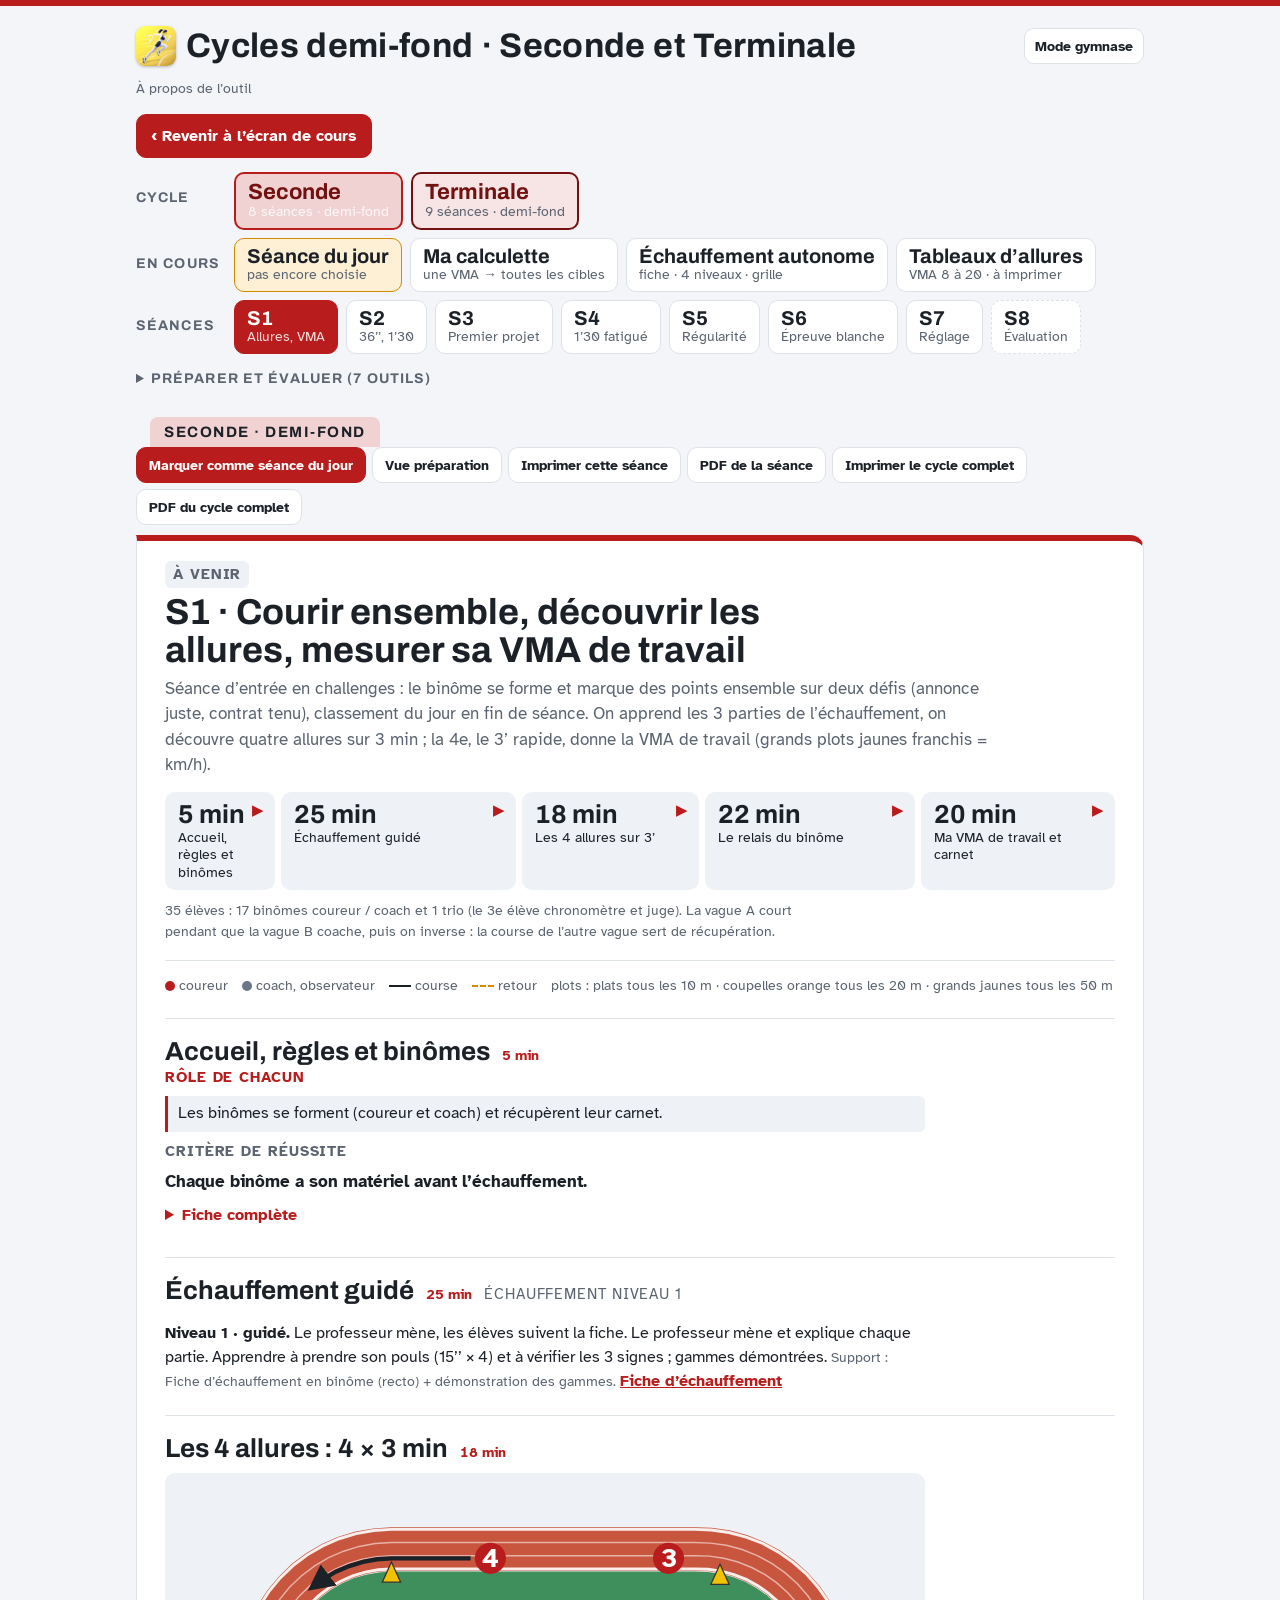
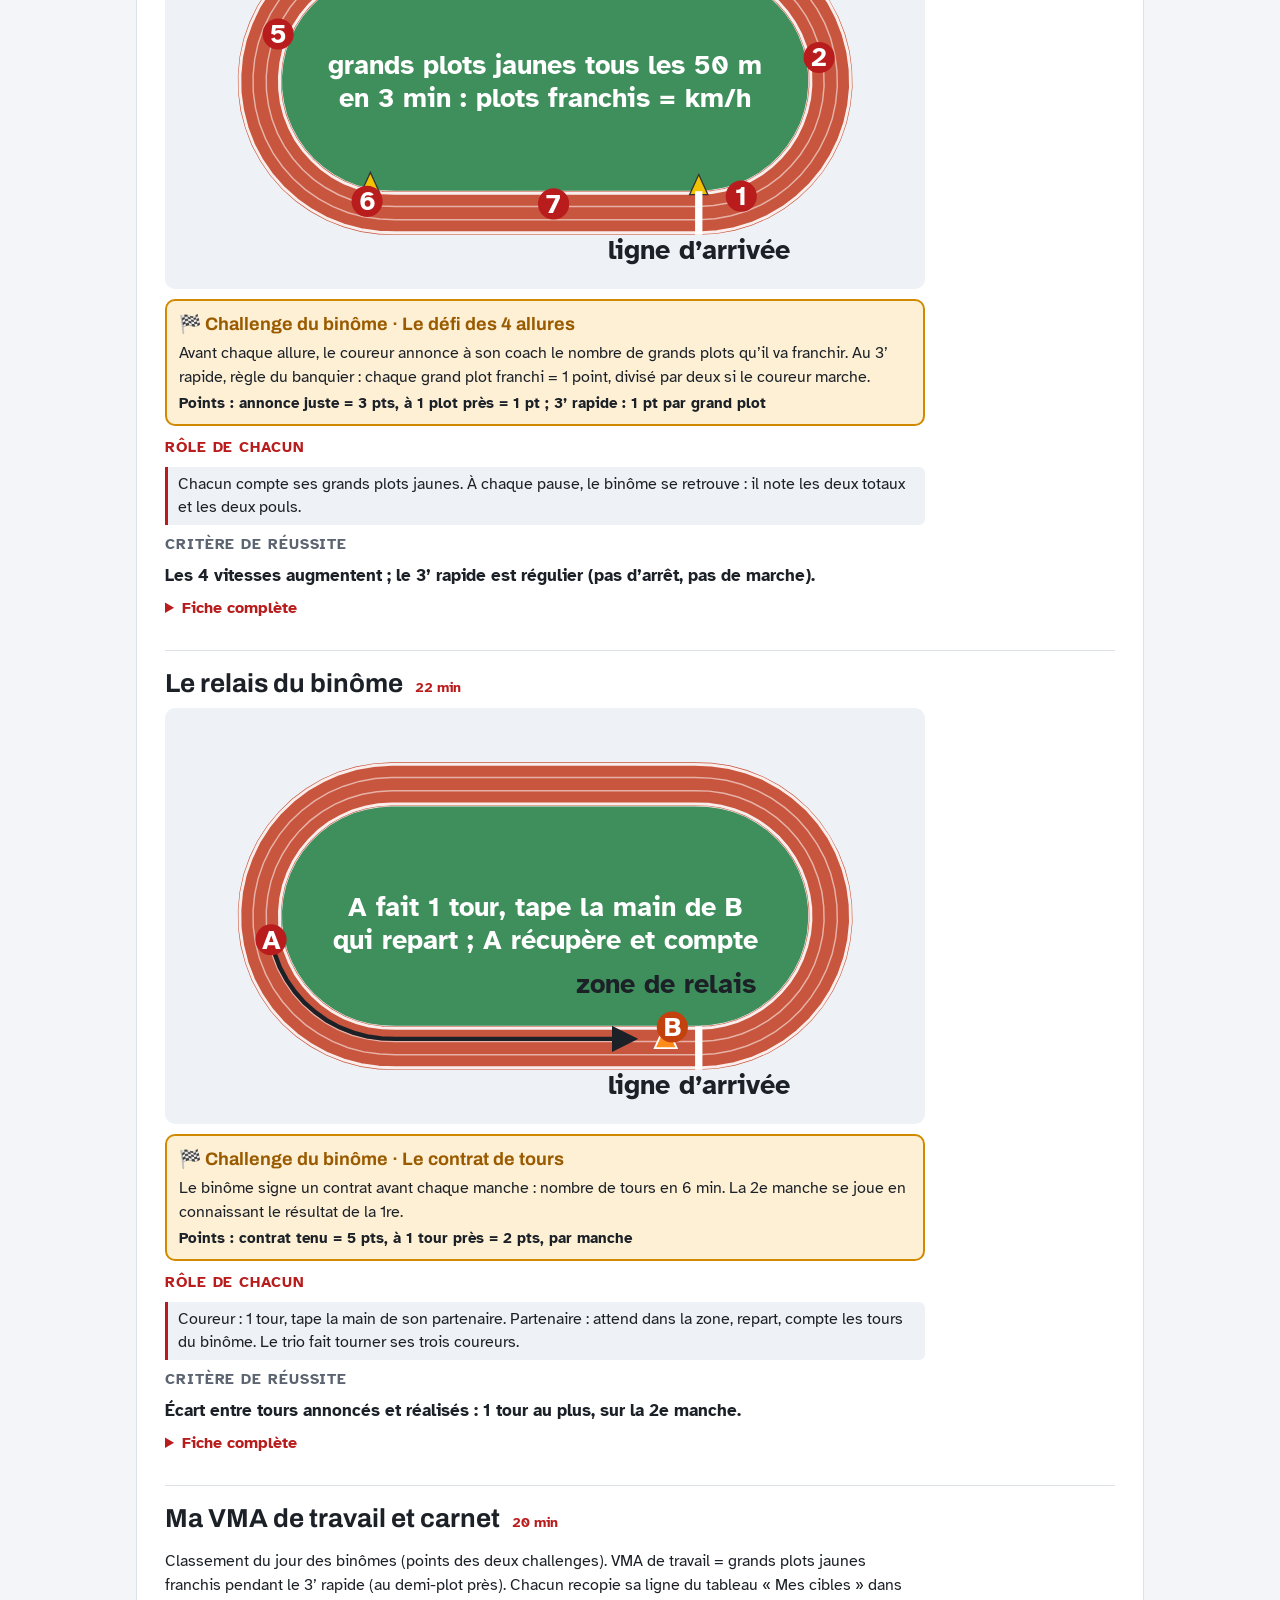
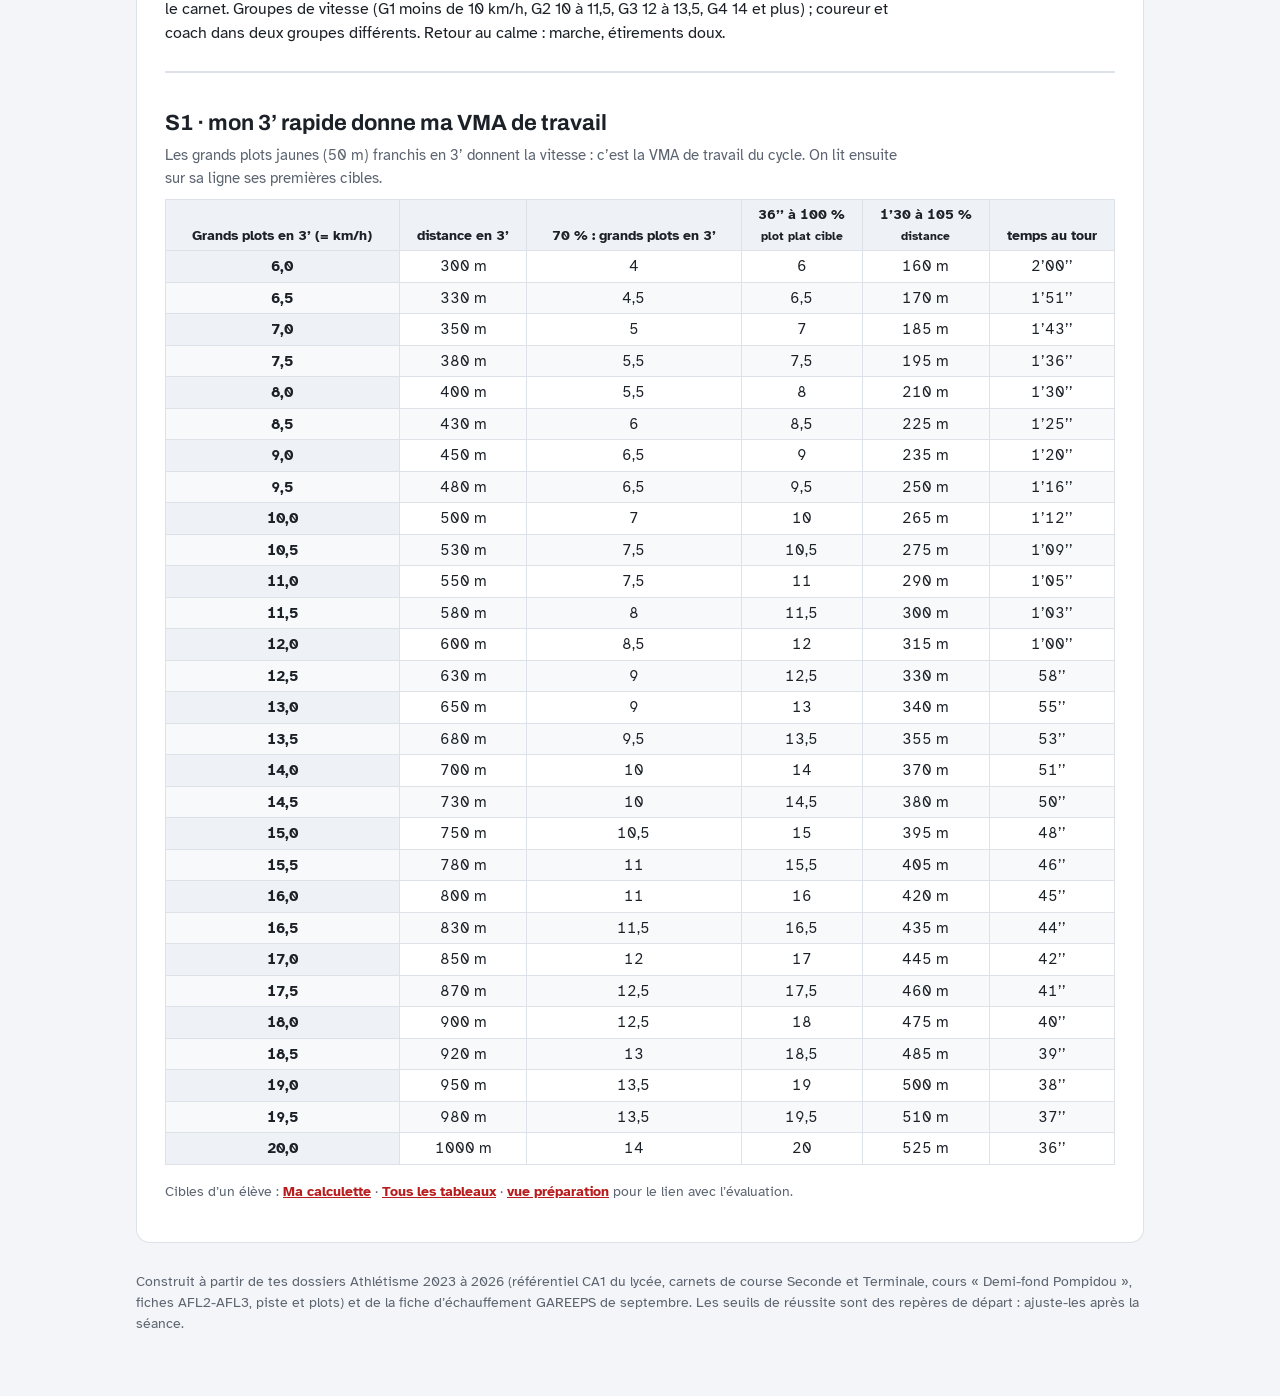
==== commit 996c5c23: "Charte v1 : écran de cours et outil complet (thème clair imposé, couleur d'activité, teintes des cyc" ====
--- a/cycle-demi-fond-old.html
+++ b/cycle-demi-fond-old.html
@@ -9,12 +9,9 @@
 <meta name="apple-mobile-web-app-capable" content="yes">
 <meta name="mobile-web-app-capable" content="yes">
 <meta name="apple-mobile-web-app-title" content="Demi-fond">
-<meta name="theme-color" content="#f59e0b">
+<meta name="theme-color" content="#b91c1c">
 <meta name="viewport" content="width=device-width, initial-scale=1, viewport-fit=cover">
 <title>Cycle demi-fond old</title>
-<link rel="preconnect" href="https://fonts.googleapis.com">
-<link rel="preconnect" href="https://fonts.gstatic.com" crossorigin>
-<link rel="stylesheet" href="https://fonts.googleapis.com/css2?family=Barlow+Condensed:wght@500;600;700&family=Source+Sans+3:wght@400;600;700&display=swap">
 <style>
 /* Mise en page : bandeau de boutons (cycles, outils, séances) puis une fiche détaillée à la fois, comme un classeur de gymnase. */
 :root{
@@ -26,11 +23,11 @@
   --font-display:"Barlow Condensed","Arial Narrow",Arial,sans-serif;
   --font-body:"Source Sans 3","Segoe UI",Roboto,Arial,sans-serif;
 }
-@media (prefers-color-scheme: dark){:root:not([data-theme="light"]){
+:root[data-theme="dark"]{
   --bg:#0f1620; --surface:#17212d; --surface-2:#1f2b3a; --fg:#e6edf5; --muted:#9aa8ba; --line:#2d3b4d;
   --court:#1d5a3e; --court-line:#cfe0f0; --net:#e6edf5;
   --accent:#7aa5f0; --accent-fg:#0f1620; --ball:#f2b544; --team-b:#f08a55; --team-n:#9aa8ba;
-  --cy-p:#c39bf0; --cy-p-bg:#2c1f3f; --cy-t:#7aa5f0; --cy-t-bg:#1b2a44; --ok:#6fd39f; --ok-bg:#163327; --warn:#f2c46b; --warn-bg:#3a2d12; --done:#9aa8ba; --done-bg:#223042; color-scheme:dark}}
+  --cy-p:#c39bf0; --cy-p-bg:#2c1f3f; --cy-t:#7aa5f0; --cy-t-bg:#1b2a44; --ok:#6fd39f; --ok-bg:#163327; --warn:#f2c46b; --warn-bg:#3a2d12; --done:#9aa8ba; --done-bg:#223042; color-scheme:dark}
 :root[data-theme="dark"]{
   --bg:#0f1620; --surface:#17212d; --surface-2:#1f2b3a; --fg:#e6edf5; --muted:#9aa8ba; --line:#2d3b4d;
   --court:#1d5a3e; --court-line:#cfe0f0; --net:#e6edf5;
@@ -43,13 +40,13 @@
 header h1{font-family:var(--font-display);font-weight:700;font-size:clamp(28px,5vw,42px);line-height:1.05;margin:0;letter-spacing:.01em;text-wrap:balance}
 header p{margin:.4rem 0 0;color:var(--muted);max-width:70ch}
 .meta{display:flex;flex-wrap:wrap;gap:8px;margin-top:12px}
-.tag{font-size:13px;font-weight:600;padding:3px 10px;border-radius:999px;background:var(--surface-2);color:var(--fg)}
+.tag{font-size:max(13px,var(--fs-min,15px));font-weight:600;padding:3px 10px;border-radius:999px;background:var(--surface-2);color:var(--fg)}
 nav{margin-top:20px;display:grid;gap:10px}
 .navrow{display:flex;flex-wrap:wrap;gap:8px}
-.navlabel{font-family:var(--font-display);font-size:13px;letter-spacing:.08em;text-transform:uppercase;color:var(--muted)}
+.navlabel{font-family:var(--font-display);font-size:max(13px,var(--fs-min,15px));letter-spacing:.08em;text-transform:uppercase;color:var(--muted)}
 button.tab{font:inherit;cursor:pointer;border:1.5px solid var(--line);background:var(--surface);color:var(--fg);border-radius:10px;padding:8px 12px;display:flex;flex-direction:column;align-items:flex-start;gap:1px;min-width:92px;text-align:left}
 button.tab b{font-family:var(--font-display);font-size:20px;font-weight:700;line-height:1}
-button.tab span{font-size:12.5px;color:var(--muted);line-height:1.2}
+button.tab span{font-size:max(12.5px,var(--fs-min,15px));color:var(--muted);line-height:1.2}
 button.tab.done{background:var(--done-bg)}
 button.tab.today{border-color:var(--ball)}
 button.tab.today span{color:var(--warn)}
@@ -70,26 +67,26 @@
 .panel{background:var(--surface);border:1px solid var(--line);border-radius:14px;padding:20px clamp(14px,3vw,28px) 26px}
 .panel h2{font-family:var(--font-display);font-size:32px;line-height:1.05;margin:0;text-wrap:balance}
 .lead{color:var(--muted);margin:.4rem 0 0;max-width:72ch}
-.status{display:inline-block;font-size:12px;font-weight:700;text-transform:uppercase;letter-spacing:.06em;padding:2px 8px;border-radius:6px;margin-bottom:6px}
+.status{display:inline-block;font-size:max(12px,var(--fs-min,15px));font-weight:700;text-transform:uppercase;letter-spacing:.06em;padding:2px 8px;border-radius:6px;margin-bottom:6px}
 .st-done{background:var(--done-bg);color:var(--done)} .st-today{background:var(--warn-bg);color:var(--warn)} .st-next{background:var(--surface-2);color:var(--muted)} .st-eval{background:var(--ok-bg);color:var(--ok)}
 .evalbox{margin-top:14px;padding:12px 14px;border-radius:10px;background:var(--ok-bg);color:var(--fg)}
-.evalbox h4{margin:0 0 4px;font-size:13px;text-transform:uppercase;letter-spacing:.06em;color:var(--ok)}
+.evalbox h4{margin:0 0 4px;font-size:max(13px,var(--fs-min,15px));text-transform:uppercase;letter-spacing:.06em;color:var(--ok)}
 .evalbox ul{margin:0;padding-left:18px}
 .timeline{display:flex;flex-wrap:wrap;gap:6px;margin-top:14px}
-.timeline span{font-size:13px;padding:4px 10px;border-radius:6px;background:var(--surface-2)}
+.timeline span{font-size:max(13px,var(--fs-min,15px));padding:4px 10px;border-radius:6px;background:var(--surface-2)}
 .timeline span b{font-variant-numeric:tabular-nums}
 .ex{margin-top:22px;border-top:1px solid var(--line);padding-top:18px}
 .ex-head{display:flex;flex-wrap:wrap;align-items:baseline;gap:4px 12px}
 .ex h3{font-family:var(--font-display);font-size:24px;margin:0;line-height:1.1}
-.dur{font-size:13px;font-weight:700;color:var(--accent);font-variant-numeric:tabular-nums}
-.kind{font-size:12px;color:var(--muted);text-transform:uppercase;letter-spacing:.06em}
+.dur{font-size:max(13px,var(--fs-min,15px));font-weight:700;color:var(--accent);font-variant-numeric:tabular-nums}
+.kind{font-size:max(12px,var(--fs-min,15px));color:var(--muted);text-transform:uppercase;letter-spacing:.06em}
 .ex-body{display:grid;grid-template-columns:minmax(0,1fr) minmax(0,1fr);gap:16px 24px;margin-top:10px}
 .ex-body.noschema{grid-template-columns:minmax(0,1fr)}
 @media (max-width:760px){.ex-body{grid-template-columns:minmax(0,1fr)}}
 .ex-body>figure{grid-column:2;grid-row:1} .ex-body>dl{grid-column:1;grid-row:1}
 @media (max-width:760px){.ex-body>figure{grid-column:1;grid-row:2}}
 dl.card{margin:0;display:grid;gap:8px}
-dl.card dt{font-size:12px;font-weight:700;text-transform:uppercase;letter-spacing:.06em;color:var(--muted)}
+dl.card dt{font-size:max(12px,var(--fs-min,15px));font-weight:700;text-transform:uppercase;letter-spacing:.06em;color:var(--muted)}
 dl.card dd{margin:0}
 dl.card dt.four{color:var(--accent)} dl.card dd.four{padding:6px 10px;border-left:3px solid var(--accent);background:var(--surface-2);border-radius:0 6px 6px 0}
 dl.card ul{margin:2px 0 0;padding-left:18px}
@@ -100,59 +97,59 @@
 figure{margin:0}
 .schema{background:var(--surface-2);border-radius:10px;padding:8px;overflow-x:auto}
 .schema svg{display:block;width:100%;height:auto;min-width:300px}
-figcaption{font-size:13px;color:var(--muted);margin-top:6px}
-.legend{display:flex;flex-wrap:wrap;gap:4px 14px;font-size:12px;color:var(--muted);margin-top:4px}
+figcaption{font-size:max(13px,var(--fs-min,15px));color:var(--muted);margin-top:6px}
+.legend{display:flex;flex-wrap:wrap;gap:4px 14px;font-size:max(12px,var(--fs-min,15px));color:var(--muted);margin-top:4px}
 .legend i{display:inline-block;vertical-align:middle;margin-right:4px}
 .dot{width:10px;height:10px;border-radius:50%}
 .lineb{width:22px;border-top:2px dashed var(--ball)}
 .liner{width:22px;border-top:2px solid var(--fg)}
-table{border-collapse:collapse;width:100%;font-size:14.5px}
+table{border-collapse:collapse;width:100%;font-size:max(14.5px,var(--fs-min,15px))}
 .tablewrap{overflow-x:auto;margin-top:12px}
 th,td{text-align:left;vertical-align:top;padding:8px 10px;border-bottom:1px solid var(--line)}
-th{font-size:12px;text-transform:uppercase;letter-spacing:.05em;color:var(--muted);font-weight:700}
+th{font-size:max(12px,var(--fs-min,15px));text-transform:uppercase;letter-spacing:.05em;color:var(--muted);font-weight:700}
 td.num{font-variant-numeric:tabular-nums;white-space:nowrap}
-.chip{display:inline-block;font-size:12px;font-weight:700;padding:2px 8px;border-radius:6px;white-space:nowrap}
+.chip{display:inline-block;font-size:max(12px,var(--fs-min,15px));font-weight:700;padding:2px 8px;border-radius:6px;white-space:nowrap}
 .chip.ok{background:var(--ok-bg);color:var(--ok)} .chip.warn{background:var(--warn-bg);color:var(--warn)}
 .note{margin-top:14px;padding:12px 14px;border-left:4px solid var(--ball);background:var(--warn-bg);border-radius:0 10px 10px 0}
 .note b{color:var(--warn)}
 .panel h3.sec{font-family:var(--font-display);font-size:22px;margin:24px 0 0}
 .panel p{max-width:75ch}
-.foot{margin-top:28px;font-size:13px;color:var(--muted)}
+.foot{margin-top:28px;font-size:max(13px,var(--fs-min,15px));color:var(--muted)}
 @media (prefers-reduced-motion:no-preference){.panel{animation:in .18s ease-out}@keyframes in{from{transform:translateY(4px)}to{transform:none}}}
 /* schéma */
 .c-floor{fill:var(--court)} .c-line{stroke:var(--court-line);stroke-width:2;fill:none}
 .c-att{stroke:var(--court-line);stroke-width:1.5;stroke-dasharray:6 5;fill:none}
 .c-net{stroke:var(--net);stroke-width:4}
 .c-zone{fill:var(--accent);fill-opacity:.12;stroke:var(--accent);stroke-opacity:.5;stroke-dasharray:4 4}
-.c-zonet{fill:var(--accent);font:600 11px var(--font-body)}
+.c-zonet{fill:var(--accent);font:600 max(11px,var(--fs-min,15px)) var(--font-body)}
 .c-target{fill:var(--ball);fill-opacity:.25;stroke:var(--ball);stroke-width:1.5}
 .c-cone{fill:var(--ball)}
 .c-pa{fill:var(--accent)} .c-pb{fill:var(--team-b)} .c-pn{fill:var(--team-n)}
-.c-pt{fill:#ffffff;font:700 12px var(--font-body);text-anchor:middle;dominant-baseline:central}
+.c-pt{fill:#ffffff;font:700 max(12px,var(--fs-min,15px)) var(--font-body);text-anchor:middle;dominant-baseline:central}
 .c-ball{stroke:var(--ball);stroke-width:2;stroke-dasharray:6 4;fill:none}
 .c-run{stroke:var(--fg);stroke-width:2;fill:none}
 .c-head-b{fill:var(--ball)} .c-head-r{fill:var(--fg)}
-.c-label{fill:var(--fg);font:600 12px var(--font-body)}
-.c-say{fill:var(--fg);font:italic 600 12px var(--font-body)}
+.c-label{fill:var(--fg);font:600 max(12px,var(--fs-min,15px)) var(--font-body)}
+.c-say{fill:var(--fg);font:italic 600 max(12px,var(--fs-min,15px)) var(--font-body)}
 .c-shadow{fill:var(--fg);fill-opacity:.08}
 .tgform{display:flex;flex-wrap:wrap;gap:12px 16px;margin:16px 0 6px;padding:14px;background:var(--surface-2);border-radius:10px}
-.tgform label{display:flex;flex-direction:column;gap:4px;font-size:13px;font-weight:600;color:var(--muted)}
+.tgform label{display:flex;flex-direction:column;gap:4px;font-size:max(13px,var(--fs-min,15px));font-weight:600;color:var(--muted)}
 .tgform input[type=number]{font:inherit;font-size:20px;font-weight:700;width:96px;padding:8px 10px;border:1.5px solid var(--line);border-radius:8px;background:var(--surface);color:var(--fg)}
 .tgform label.chk{flex-direction:row;align-items:center;gap:8px;align-self:flex-end;padding-bottom:10px;color:var(--fg)}
 .tgform input[type=checkbox]{width:22px;height:22px;accent-color:var(--accent)}
 .kpis{display:grid;grid-template-columns:repeat(auto-fit,minmax(120px,1fr));gap:10px;margin:14px 0}
 .kpis div{border:1.5px solid var(--line);border-radius:10px;padding:10px 12px;display:flex;flex-direction:column}
 .kpis b{font-family:var(--font-display);font-size:28px;color:var(--accent);line-height:1.1}
-.kpis span{font-size:13px;color:var(--muted)}
+.kpis span{font-size:max(13px,var(--fs-min,15px));color:var(--muted)}
 table.tg td{vertical-align:top} table.tg small{color:var(--muted)} table.tg tr.over td{opacity:.4}
 .tb{font:inherit;font-size:15px;font-weight:600;cursor:pointer;border:1.5px solid var(--line);background:var(--surface);color:var(--fg);border-radius:10px;padding:9px 14px;min-height:44px;display:inline-flex;align-items:center;gap:6px}
 .tb:disabled{opacity:.4;cursor:default} .tb.pri{background:var(--accent);border-color:var(--accent);color:var(--accent-fg)} .tb.big{font-size:18px;padding:12px 20px}
-.tb.mini{min-height:32px;padding:4px 10px;font-size:13px} .tb.danger{background:var(--team-b);border-color:var(--team-b);color:#fff}
+.tb.mini{min-height:32px;padding:4px 10px;font-size:max(13px,var(--fs-min,15px))} .tb.danger{background:var(--team-b);border-color:var(--team-b);color:#fff}
 .tzgo{margin:14px 0 4px}
 .tgform label.wide{flex:1 1 180px;min-width:0} .tgform label.full{flex:1 1 100%}
 .tgform input[type=text],.tgform textarea{font:inherit;font-size:17px;padding:8px 10px;border:1.5px solid var(--line);border-radius:8px;background:var(--surface);color:var(--fg);width:100%;box-sizing:border-box}
 .tgform textarea{resize:vertical;line-height:1.4}
-.muted{color:var(--muted)} .small{font-size:13px}
+.muted{color:var(--muted)} .small{font-size:max(13px,var(--fs-min,15px))}
 .tzitem{display:flex;flex-wrap:wrap;justify-content:space-between;gap:10px;align-items:center;padding:12px 0;border-top:1px solid var(--line)}
 .tzbtns{display:flex;flex-wrap:wrap;gap:8px;align-items:center} .tzbtns.center{justify-content:center} .tzbtns.nav{justify-content:space-between;margin:16px 0}
 .tzok{color:var(--ok);font-weight:600} .tzwarn{color:var(--warn);font-weight:600}
@@ -160,7 +157,7 @@
 .tzround{display:flex;flex-wrap:wrap;justify-content:space-between;align-items:baseline;gap:8px;font-family:var(--font-display);font-size:24px}
 .timer{margin:10px 0 16px;padding:14px;border-radius:14px;background:var(--surface-2);text-align:center;border:2px solid transparent}
 .tm{font-family:var(--font-display);font-weight:700;font-size:clamp(64px,18vw,128px);line-height:1;font-variant-numeric:tabular-nums;margin:4px 0 12px}
-.tm-lab{font-size:14px;font-weight:600;color:var(--muted);text-transform:uppercase;letter-spacing:.06em}
+.tm-lab{font-size:max(14px,var(--fs-min,15px));font-weight:600;color:var(--muted);text-transform:uppercase;letter-spacing:.06em}
 .timer.last{border-color:var(--ball)} .timer.last .tm{color:var(--ball)}
 .timer.over{border-color:var(--team-b)} .timer.over .tm{color:var(--team-b)} .timer.chg .tm{color:var(--muted)}
 .courts{display:grid;grid-template-columns:repeat(auto-fit,minmax(260px,1fr));gap:12px}
@@ -174,29 +171,29 @@
 table.rank td,table.rank th{text-align:center} table.rank td:nth-child(2),table.rank th:nth-child(2){text-align:left}
 .tzbox{margin:14px 0;padding:12px 14px;border-radius:10px;border:1.5px solid var(--ball);background:var(--warn-bg)} .tzbox summary{cursor:pointer;min-height:32px} .tzbox.done{border-color:var(--ok);background:var(--ok-bg)}
 .mlist{display:flex;flex-direction:column;gap:6px} .mrow{display:flex;flex-wrap:wrap;gap:6px;align-items:center;padding:4px;border-radius:8px} .mrow.now{background:var(--surface-2)}
-.mchip{font-size:13.5px;padding:4px 10px;border-radius:999px;border:1px solid var(--line)} .mchip.ok{background:var(--ok-bg)} .mchip.todo i{color:var(--warn)}
+.mchip{font-size:max(13.5px,var(--fs-min,15px));padding:4px 10px;border-radius:999px;border:1px solid var(--line)} .mchip.ok{background:var(--ok-bg)} .mchip.todo i{color:var(--warn)}
 .teq-top{display:flex;flex-wrap:wrap;justify-content:space-between;gap:12px;align-items:flex-start}
 .teq-btns{display:flex;flex-wrap:wrap;gap:8px} a.tb{text-decoration:none}
 .teq-id{display:flex;flex-wrap:wrap;gap:6px 14px;margin:14px 0 10px;font-weight:600} .teq-id span{display:inline-block;min-width:150px;border-bottom:1.5px solid var(--fg);height:1.1em} .teq-id span.s{min-width:70px}
-.teq-tl{display:flex;gap:4px;margin:6px 0 16px} .teq-tl div{background:var(--surface-2);border-radius:6px;padding:6px 8px;font-size:13px;line-height:1.2;min-width:0} .teq-tl b{display:block;font-family:var(--font-display);font-size:17px} .teq-tl .hi{background:var(--accent);color:var(--accent-fg)}
+.teq-tl{display:flex;gap:4px;margin:6px 0 16px} .teq-tl div{background:var(--surface-2);border-radius:6px;padding:6px 8px;font-size:max(13px,var(--fs-min,15px));line-height:1.2;min-width:0} .teq-tl b{display:block;font-family:var(--font-display);font-size:17px} .teq-tl .hi{background:var(--accent);color:var(--accent-fg)}
 .teq-grid{display:grid;grid-template-columns:repeat(auto-fit,minmax(280px,1fr));gap:12px}
 .teq-grid section{border:1.5px solid var(--line);border-radius:12px;padding:10px 14px} .teq-grid section.hi{border-color:var(--accent);border-width:2px}
 .teq-grid h3,.teq-axis h3{margin:0 0 6px;font-family:var(--font-display);font-size:19px;display:flex;align-items:center;gap:8px;flex-wrap:wrap}
 .teq-grid ul,.teq-grid ol{margin:.3rem 0;padding-left:1.2rem} .teq-grid p{margin:.3rem 0}
 .teq-step{display:inline-grid;place-items:center;width:26px;height:26px;border-radius:50%;background:var(--accent);color:var(--accent-fg);font-size:15px;flex:none}
-.teq-rule{display:grid;grid-template-columns:repeat(3,1fr);gap:6px;margin-top:8px;text-align:center;font-size:14px} .teq-rule div{border-radius:8px;padding:6px;background:var(--surface-2)} .teq-rule div:first-child{background:var(--ok-bg)} .teq-rule div:last-child{background:var(--warn-bg)}
+.teq-rule{display:grid;grid-template-columns:repeat(3,1fr);gap:6px;margin-top:8px;text-align:center;font-size:max(14px,var(--fs-min,15px))} .teq-rule div{border-radius:8px;padding:6px;background:var(--surface-2)} .teq-rule div:first-child{background:var(--ok-bg)} .teq-rule div:last-child{background:var(--warn-bg)}
 .teq-axes{margin:16px 0 8px} .teq-axes h3{margin:0 0 6px;font-family:var(--font-display);font-size:19px}
-.teq-axrow{display:grid;grid-template-columns:repeat(auto-fit,minmax(180px,1fr));gap:8px} .teq-axrow div{border-left:4px solid var(--accent);padding:4px 10px;background:var(--surface-2);border-radius:0 8px 8px 0} .teq-axrow span{display:block;font-size:13.5px;color:var(--muted)}
-.teq-org{margin:10px 0;font-size:14.5px}
-table.teq-log td{height:34px} table.teq-log th{font-size:12px}
+.teq-axrow{display:grid;grid-template-columns:repeat(auto-fit,minmax(180px,1fr));gap:8px} .teq-axrow div{border-left:4px solid var(--accent);padding:4px 10px;background:var(--surface-2);border-radius:0 8px 8px 0} .teq-axrow span{display:block;font-size:max(13.5px,var(--fs-min,15px));color:var(--muted)}
+.teq-org{margin:10px 0;font-size:max(14.5px,var(--fs-min,15px))}
+table.teq-log td{height:34px} table.teq-log th{font-size:max(12px,var(--fs-min,15px))}
 .teq-reph{margin-top:28px;padding-top:16px;border-top:2px solid var(--line)}
-.teq-axis{margin-top:18px} .teq-axis small{font-family:var(--font-body,inherit);font-size:13.5px;font-weight:400;color:var(--muted)}
+.teq-axis{margin-top:18px} .teq-axis small{font-family:var(--font-body,inherit);font-size:max(13.5px,var(--fs-min,15px));font-weight:400;color:var(--muted)}
 .teq-exs{display:grid;grid-template-columns:repeat(auto-fit,minmax(250px,1fr));gap:10px}
-.teq-ex{border:1.5px solid var(--line);border-radius:12px;padding:10px 12px;font-size:14.5px;break-inside:avoid} .teq-ex p{margin:.3rem 0}
+.teq-ex{border:1.5px solid var(--line);border-radius:12px;padding:10px 12px;font-size:max(14.5px,var(--fs-min,15px));break-inside:avoid} .teq-ex p{margin:.3rem 0}
 .teq-exh{display:flex;align-items:baseline;gap:8px} .teq-exh h4{margin:0;font-size:16.5px} .teq-num{font-family:var(--font-display);font-weight:700;color:var(--accent)}
 .teq-sch{margin:6px 0} .teq-sch svg{width:100%;height:auto} .teq-sch .c-label,.teq-sch .c-say{font-size:23px;font-weight:700} .teq-sch .c-pt{font-size:20px}
-.teq-var{display:grid;grid-template-columns:1fr 1fr;gap:6px;margin:6px 0} .teq-var div{border-radius:8px;padding:6px 8px;font-size:13.5px} .teq-var b{display:block} .teq-var .m{background:var(--warn-bg)} .teq-var .p{background:var(--ok-bg)}
-.teq-coach{font-size:13.5px;color:var(--muted)}
+.teq-var{display:grid;grid-template-columns:1fr 1fr;gap:6px;margin:6px 0} .teq-var div{border-radius:8px;padding:6px 8px;font-size:max(13.5px,var(--fs-min,15px))} .teq-var b{display:block} .teq-var .m{background:var(--warn-bg)} .teq-var .p{background:var(--ok-bg)}
+.teq-coach{font-size:max(13.5px,var(--fs-min,15px));color:var(--muted)}
 @media print{
  @page{size:A4;margin:10mm}
  :root{--bg:#fff;--surface:#fff;--surface-2:#eef1f5;--fg:#111;--muted:#444;--line:#999}
@@ -210,9 +207,9 @@
  .teq-tl div,.teq-step,.teq-rule div,.teq-var div,.teq-axrow div{-webkit-print-color-adjust:exact;print-color-adjust:exact}
  table.teq-log td{height:40px} .teq-leg{margin:2px 0 4px}
 }
-.teq-lvl{margin-left:auto;color:var(--accent);letter-spacing:1px;font-size:13px}
+.teq-lvl{margin-left:auto;color:var(--accent);letter-spacing:1px;font-size:max(13px,var(--fs-min,15px))}
 .teq-axrow span.who{color:var(--fg);font-weight:600;margin-top:2px}
-.teq-am{border-radius:8px;padding:6px 8px;font-size:13.5px;background:var(--warn-bg);margin:6px 0;-webkit-print-color-adjust:exact;print-color-adjust:exact}
+.teq-am{border-radius:8px;padding:6px 8px;font-size:max(13.5px,var(--fs-min,15px));background:var(--warn-bg);margin:6px 0;-webkit-print-color-adjust:exact;print-color-adjust:exact}
 @media print{.teq-am{font-size:8.2pt}}
 .printbar{display:flex;flex-wrap:wrap;gap:8px;margin:0 0 12px}
 .print-cover{margin-bottom:16px}
@@ -234,25 +231,25 @@
 .c-netpost{fill:var(--net)}
 .c-zone{fill:#ffffff;fill-opacity:.16;stroke:#ffd166;stroke-width:1.6;stroke-dasharray:5 3}
 .c-zone.no{fill:#e5484d;fill-opacity:.28;stroke:#e5484d}
-.c-zonet{fill:#ffe9a8;font:700 11px var(--font-body)}
-.c-labt{fill:#ffffff;font:600 12px var(--font-body)}
+.c-zonet{fill:#ffe9a8;font:700 max(11px,var(--fs-min,15px)) var(--font-body)}
+.c-labt{fill:#ffffff;font:600 max(12px,var(--fs-min,15px)) var(--font-body)}
 .c-bounce{fill:var(--ball);stroke:#fff;stroke-width:1.2}
 .c-basket{fill:var(--surface);stroke:var(--fg);stroke-width:1.6}
 .c-sheet{fill:var(--surface);stroke:var(--muted);stroke-width:1.2}
 .c-tbl{fill:var(--court)} .c-tbll{stroke:var(--court-line);stroke-width:1.5;fill:none}
 .c-move{stroke:var(--ok);stroke-width:2.2;fill:none} .c-head-g{fill:var(--ok)}
 .c-down{stroke:var(--team-b);stroke-width:2.2;fill:none} .c-head-o{fill:var(--team-b)}
-.c-tnum{fill:var(--fg);font:700 13px var(--font-display)}
+.c-tnum{fill:var(--fg);font:700 max(13px,var(--fs-min,15px)) var(--font-display)}
 .lineo{width:22px;border-top:2px dashed var(--ball)}
 /* banque */
 .bank-cat{margin-top:22px;border-top:1px solid var(--line);padding-top:14px}
 .bank-cat h3{font-family:var(--font-display);font-size:24px;margin:0}
 .bank-grid{display:grid;grid-template-columns:repeat(auto-fit,minmax(260px,1fr));gap:10px;margin-top:10px}
-.bank-ex{border:1.5px solid var(--line);border-radius:12px;padding:10px 12px;font-size:14.5px;break-inside:avoid}
+.bank-ex{border:1.5px solid var(--line);border-radius:12px;padding:10px 12px;font-size:max(14.5px,var(--fs-min,15px));break-inside:avoid}
 .bank-ex h4{margin:0;font-size:16.5px;display:flex;gap:8px;align-items:baseline;flex-wrap:wrap}
 .bank-ex p{margin:.35rem 0}
-.lvl{display:inline-block;font-size:12px;font-weight:700;padding:1px 7px;border-radius:6px;background:var(--accent);color:var(--accent-fg);-webkit-print-color-adjust:exact;print-color-adjust:exact}
-.repl{font-size:13px;color:var(--muted)}
+.lvl{display:inline-block;font-size:max(12px,var(--fs-min,15px));font-weight:700;padding:1px 7px;border-radius:6px;background:var(--accent);color:var(--accent-fg);-webkit-print-color-adjust:exact;print-color-adjust:exact}
+.repl{font-size:max(13px,var(--fs-min,15px));color:var(--muted)}
 .bank-sch{margin:6px 0}
 .bank-sch svg{width:100%;height:auto;display:block}
 /* tournoi montante-descendante */
@@ -260,18 +257,18 @@
 .mdt{border:1.5px solid var(--line);border-radius:12px;padding:10px 12px}
 .mdt.warn{border-color:var(--ball)}
 .mdt-h{display:flex;justify-content:space-between;align-items:baseline;gap:8px;font-family:var(--font-display);font-size:19px;font-weight:700;margin-bottom:4px}
-.mdt-h small{font-family:var(--font-body);font-size:12.5px;font-weight:600;color:var(--muted)}
+.mdt-h small{font-family:var(--font-body);font-size:max(12.5px,var(--fs-min,15px));font-weight:600;color:var(--muted)}
 .mdm{border-top:1px dashed var(--line);padding:6px 0 4px}
 .mdm:first-of-type{border-top:0}
-.mdm-ref{font-size:12.5px;color:var(--muted);margin-bottom:2px}
+.mdm-ref{font-size:max(12.5px,var(--fs-min,15px));color:var(--muted);margin-bottom:2px}
 .mdm .cc-row{grid-template-columns:1fr 44px 50px 44px;padding:2px 0}
 .mdm .cc-s{font-size:30px}
 .mdm .sb{width:44px;height:44px;font-size:24px}
 .mdm.now{background:var(--surface-2);border-radius:8px;padding-inline:6px}
-.mdres{font-size:13px;margin-top:6px;color:var(--muted)}
+.mdres{font-size:max(13px,var(--fs-min,15px));margin-top:6px;color:var(--muted)}
 .mdres b{color:var(--fg)}
 .mvup{color:var(--ok);font-weight:700} .mvdn{color:var(--team-b);font-weight:700}
-.relais{font-size:12.5px;color:var(--muted);margin:2px 0 4px}
+.relais{font-size:max(12.5px,var(--fs-min,15px));color:var(--muted);margin:2px 0 4px}
 .tgform select{max-width:100%;font:inherit;font-size:17px;padding:8px 10px;border:1.5px solid var(--line);border-radius:8px;background:var(--surface);color:var(--fg)}
 @media print{.bank-grid{grid-template-columns:1fr 1fr;gap:6px}.bank-ex{font-size:8.8pt;padding:6px 8px}.bank-ex h4{font-size:10.5pt}.bank-cat{break-inside:auto;margin-top:10px;padding-top:6px}.bank-cat h3{font-size:14pt;break-after:avoid}}
 @media print{ main dd{break-inside:auto} main dd li{break-inside:avoid} .ex{break-inside:auto} }
@@ -286,22 +283,22 @@
 .atp-prev{margin:8px 0;padding:8px 10px;border-radius:8px;background:var(--surface-2)}
 table.atp-big{font-size:clamp(18px,2.6vw,30px)} table.atp-big td,table.atp-big th{padding:10px 14px}
 .evgrid{margin-top:12px}
-table.evtab{font-size:13.5px} table.evtab td:first-child{width:19%} table.evtab td{width:20%}
+table.evtab{font-size:max(13.5px,var(--fs-min,15px))} table.evtab td:first-child{width:19%} table.evtab td{width:20%}
 table.evtab tr.evsec td{background:var(--accent);color:var(--accent-fg);-webkit-print-color-adjust:exact;print-color-adjust:exact}
 table.evtab tr.evpts td{background:var(--surface-2);font-weight:700;font-variant-numeric:tabular-nums;-webkit-print-color-adjust:exact;print-color-adjust:exact}
-.evrules{font-size:14px;margin-top:8px} .evrules p{margin:.35rem 0;max-width:none}
+.evrules{font-size:max(14px,var(--fs-min,15px));margin-top:8px} .evrules p{margin:.35rem 0;max-width:none}
 table.evfill td{height:30px}
 .evbin{margin-top:18px;border-top:2px solid var(--line);padding-top:12px}
 .evb-h{display:flex;flex-wrap:wrap;align-items:center;gap:8px 14px;margin-bottom:8px}
 .evb-h>b{font-family:var(--font-display);font-size:22px}
-.evptsin{display:flex;align-items:center;gap:6px;font-size:14px;font-weight:600}
+.evptsin{display:flex;align-items:center;gap:6px;font-size:max(14px,var(--fs-min,15px));font-weight:600}
 .evptsin input{font:inherit;font-size:18px;font-weight:700;width:80px;padding:6px 8px;border:1.5px solid var(--line);border-radius:8px;background:var(--surface);color:var(--fg)}
 .evcards{display:grid;grid-template-columns:repeat(auto-fit,minmax(300px,1fr));gap:10px}
 .evc{border:1.5px solid var(--line);border-radius:12px;padding:10px 12px}
 .evc-h{display:flex;justify-content:space-between;align-items:baseline;gap:8px;font-size:18px;margin-bottom:4px}
 .evtot{font-family:var(--font-display);font-size:26px;font-weight:700;color:var(--accent)}
 .evrow{display:flex;flex-wrap:wrap;align-items:center;justify-content:space-between;gap:4px 8px;padding:5px 0;border-top:1px dashed var(--line)}
-.evrow>span{font-size:13.5px;font-weight:600} .evrow small{color:var(--muted);font-weight:600}
+.evrow>span{font-size:max(13.5px,var(--fs-min,15px));font-weight:600} .evrow small{color:var(--muted);font-weight:600}
 .evbtns{display:flex;flex-wrap:wrap;gap:4px} .evbtns .tb.mini{min-width:44px;justify-content:center;min-height:38px}
 @media print{
  body.print-grid main .panel>*:not(.evgrid):not(.teq-top){display:none!important}
@@ -315,18 +312,18 @@
 .ga-theme{margin-top:24px;border-top:3px solid var(--accent);padding-top:12px}
 .ga-th-h{display:flex;flex-wrap:wrap;align-items:baseline;gap:6px 12px}
 .ga-th-h h3{font-family:var(--font-display);font-size:26px;margin:0}
-.ga-fam{font-size:12px;font-weight:700;text-transform:uppercase;letter-spacing:.06em;color:var(--accent)}
+.ga-fam{font-size:max(12px,var(--fs-min,15px));font-weight:700;text-transform:uppercase;letter-spacing:.06em;color:var(--accent)}
 .ga-top{display:grid;grid-template-columns:repeat(auto-fit,minmax(260px,1fr));gap:12px;margin-top:10px}
-.ga-match,.ga-prob{border-radius:10px;padding:10px 12px;font-size:14.5px}
+.ga-match,.ga-prob{border-radius:10px;padding:10px 12px;font-size:max(14.5px,var(--fs-min,15px))}
 .ga-match{background:var(--surface-2)} .ga-prob{background:var(--warn-bg)}
-.ga-match h4,.ga-prob h4,.ga-exh{margin:0 0 4px;font-size:13px;text-transform:uppercase;letter-spacing:.05em;color:var(--muted)}
+.ga-match h4,.ga-prob h4,.ga-exh{margin:0 0 4px;font-size:max(13px,var(--fs-min,15px));text-transform:uppercase;letter-spacing:.05em;color:var(--muted)}
 .ga-exh{margin-top:14px}
 .ga-prob ul{list-style:none;margin:0;padding:0} .ga-prob li{margin:2px 0}
 .ga-match p{margin:0}
 .ga-msch svg{width:100%;height:auto;display:block}
-.ga-cr{font-size:13.5px}
+.ga-cr{font-size:max(13.5px,var(--fs-min,15px))}
 .ga-nv{display:flex;flex-direction:column;gap:3px;margin-top:4px}
-.ga-n{font-size:13px;padding:3px 8px;border-radius:6px;-webkit-print-color-adjust:exact;print-color-adjust:exact}
+.ga-n{font-size:max(13px,var(--fs-min,15px));padding:3px 8px;border-radius:6px;-webkit-print-color-adjust:exact;print-color-adjust:exact}
 .ga-n.n0{background:#fff4c2;color:#5c4a00} .ga-n.n1{background:var(--ok-bg);color:var(--fg)} .ga-n.n2{background:var(--ok);color:#fff}
 .gacode{display:inline-grid;place-items:center;min-width:26px;height:26px;border-radius:6px;background:var(--accent);color:var(--accent-fg);margin-right:6px}
 .gacnt{display:flex;align-items:center;gap:6px;justify-content:center} .gacnt span{font-family:var(--font-display);font-size:24px;font-weight:700;min-width:24px;text-align:center}
@@ -334,16 +331,16 @@
 table.gaobs td:first-child{min-width:220px}
 .ga-star{display:grid;grid-template-columns:minmax(0,320px) minmax(0,1fr);gap:16px;align-items:start}
 @media (max-width:760px){.ga-star{grid-template-columns:minmax(0,1fr)}}
-.ga-radar svg{width:100%;height:auto} .ga-ring{fill:none;stroke:var(--line)} .ga-ax{stroke:var(--line)} .ga-lab{fill:var(--fg);font:600 12px var(--font-body)}
+.ga-radar svg{width:100%;height:auto} .ga-ring{fill:none;stroke:var(--line)} .ga-ax{stroke:var(--line)} .ga-lab{fill:var(--fg);font:600 max(12px,var(--fs-min,15px)) var(--font-body)}
 .ga-val{fill:var(--accent);fill-opacity:.25;stroke:var(--accent);stroke-width:2} .ga-dot{fill:var(--accent)}
-.ga-deg{font:inherit;font-size:12.5px;text-align:left;width:100%;min-height:44px;padding:6px 8px;border:1.5px solid var(--line);border-radius:8px;background:var(--surface);color:var(--fg);cursor:pointer}
+.ga-deg{font:inherit;font-size:max(12.5px,var(--fs-min,15px));text-align:left;width:100%;min-height:44px;padding:6px 8px;border:1.5px solid var(--line);border-radius:8px;background:var(--surface);color:var(--fg);cursor:pointer}
 .ga-deg.on{background:var(--accent);border-color:var(--accent);color:var(--accent-fg)}
 table.ga-startab td{min-width:110px}
 .ga-line{display:inline-block;min-width:min(220px,90%);border-bottom:1.5px solid var(--fg);height:1.1em;vertical-align:bottom;margin-left:6px} .ga-line.s{min-width:70px}
 .ga-cars{display:grid;grid-template-columns:repeat(auto-fit,minmax(min(320px,100%),1fr));gap:12px}
 .ga-car{border:1.5px solid var(--line);border-radius:12px;padding:10px 12px;break-inside:avoid}
 .ga-car h3{margin:0 0 6px;font-family:var(--font-display);font-size:20px}
-.ga-car-g{display:flex;flex-direction:column;gap:8px;margin:6px 0;font-size:14px}
+.ga-car-g{display:flex;flex-direction:column;gap:8px;margin:6px 0;font-size:max(14px,var(--fs-min,15px))}
 .ga-car8{margin-top:12px}
 @media print{
  .ga-theme{break-before:page;border-top:0} .ga-theme:first-of-type{break-before:auto}
@@ -357,25 +354,25 @@
 select.roster{max-width:100%;width:100%}
 @media print{.ga-star{display:block} .ga-radar{width:50%;margin:0 auto 6px} table.ga-startab td{min-width:0} .ga-deg{font-size:7.5pt}}
 button.tab.entry{min-width:150px;border-style:dashed;border-width:1.5px;padding:8px 12px} button.tab.entry b{font-size:18px}
-details.about{margin-top:.4rem} details.about summary{cursor:pointer;color:var(--muted);font-size:14px;list-style:revert}
+details.about{margin-top:.4rem} details.about summary{cursor:pointer;color:var(--muted);font-size:max(14px,var(--fs-min,15px));list-style:revert}
 details.prep summary{cursor:pointer;padding:6px 0;list-style:revert} details.prep[open] summary{margin-bottom:8px}
 button.tab.today-btn:not([aria-selected="true"]){border-color:var(--ball);background:var(--warn-bg)}
 .tb.today-on{background:var(--warn-bg);border-color:var(--ball);color:var(--warn);cursor:default}
-.timeline .tl-b{font:inherit;font-size:13px;padding:4px 10px;border-radius:6px;background:var(--surface-2);border:1.5px solid transparent;color:var(--fg);cursor:pointer;min-height:34px;display:inline-flex;gap:6px;align-items:center}
-.timeline .tl-b:hover,.timeline .tl-b:focus-visible{border-color:var(--accent)} .timeline .tl-b i{font-style:normal;color:var(--accent);font-size:11px}
+.timeline .tl-b{font:inherit;font-size:max(13px,var(--fs-min,15px));padding:4px 10px;border-radius:6px;background:var(--surface-2);border:1.5px solid transparent;color:var(--fg);cursor:pointer;min-height:34px;display:inline-flex;gap:6px;align-items:center}
+.timeline .tl-b:hover,.timeline .tl-b:focus-visible{border-color:var(--accent)} .timeline .tl-b i{font-style:normal;color:var(--accent);font-size:max(11px,var(--fs-min,15px))}
 .legend-once{margin-top:18px;padding-top:10px;border-top:1px solid var(--line)}
 .ex.tv .tv-fig{margin:10px 0 8px;max-width:760px}
 .tv-card{gap:6px;max-width:760px} .tv-card dd.four{font-size:16px} .tv-reus{font-weight:600}
 details.tv-more{margin-top:8px;max-width:760px} details.tv-more summary{cursor:pointer;color:var(--accent);font-weight:600;min-height:32px;list-style:revert} details.tv-more[open] summary{margin-bottom:8px}
 .tv-help{margin-top:16px}
 .btimer{position:fixed;left:50%;transform:translateX(-50%);bottom:calc(12px + env(safe-area-inset-bottom,0px));z-index:50;display:flex;align-items:center;gap:10px;background:var(--surface);border:2px solid var(--accent);border-radius:14px;padding:8px 12px;box-shadow:0 6px 24px rgba(0,0,0,.18);max-width:calc(100vw - 24px)}
-.bt-lab{font-size:14px;font-weight:600;max-width:42vw;overflow:hidden;text-overflow:ellipsis;white-space:nowrap}
+.bt-lab{font-size:max(14px,var(--fs-min,15px));font-weight:600;max-width:42vw;overflow:hidden;text-overflow:ellipsis;white-space:nowrap}
 .bt-t{font-family:var(--font-display);font-size:34px;font-variant-numeric:tabular-nums;line-height:1}
 .btimer.last{border-color:var(--ball)} .btimer.last .bt-t{color:var(--ball)} .btimer.over{border-color:var(--team-b)} .btimer.over .bt-t{color:var(--team-b)}
 @media print{.btimer{display:none!important} details.tv-more{display:block} details.tv-more>summary{display:none}}
 /* ---- spécifique demi-fond ---- */
 :root{--track:#c8553d;--track-line:#ffffff;--grass:#3f8f5c;--plot10:#ffffff;--plot25r:#e5484d;--plot50:#f2c200;--cy-s:#0f7a62;--cy-s-bg:#dcf2ea}
-@media (prefers-color-scheme: dark){:root:not([data-theme="light"]){--track:#9c3f2c;--grass:#245a3a;--cy-s:#5fd0ae;--cy-s-bg:#13312a}}
+:root[data-theme="dark"]{--track:#9c3f2c;--grass:#245a3a;--cy-s:#5fd0ae;--cy-s-bg:#13312a}
 :root[data-theme="dark"]{--track:#9c3f2c;--grass:#245a3a;--cy-s:#5fd0ae;--cy-s-bg:#13312a}
 :root[data-cycle="s"]{--accent:var(--cy-s)}
 button.tab.cycle.cs{border-color:var(--cy-s);background:var(--cy-s-bg)} button.tab.cycle.cs b{color:var(--cy-s)}
@@ -393,44 +390,44 @@
 .p-head-b{fill:#1f6feb}
 .p-seg{fill:none;opacity:.55;stroke:#ffd166} .p-seg.blue{stroke:#5aa9ff} .p-seg.vio{stroke:#c39bf0} .p-seg.red{stroke:#ff6b6b}
 .p-zone{fill:none;opacity:.9} .p-zone.z1{stroke:#e5484d} .p-zone.z2{stroke:#f2c200} .p-zone.z3{stroke:#8fd16a} .p-zone.z4{stroke:#16a34a}
-.p-zt{fill:#111;font:700 10px var(--font-body)}
-.p-lab{fill:var(--fg);font:600 11.5px var(--font-body)} .p-lab.w{fill:#fff} .p-lab.big{font:700 13px var(--font-body)}
-.p-small{fill:var(--fg);font:600 10px var(--font-body)}
-.p-pt{font-size:10.5px}
+.p-zt{fill:#111;font:700 max(10px,var(--fs-min,15px)) var(--font-body)}
+.p-lab{fill:var(--fg);font:600 max(11.5px,var(--fs-min,15px)) var(--font-body)} .p-lab.w{fill:#fff} .p-lab.big{font:700 max(13px,var(--fs-min,15px)) var(--font-body)}
+.p-small{fill:var(--fg);font:600 max(10px,var(--fs-min,15px)) var(--font-body)}
+.p-pt{font-size:max(10.5px,var(--fs-min,15px))}
 .schema svg.pv{min-width:280px}
 /* tableaux d’allures */
 .vt-wrap{overflow-x:auto;margin-top:10px}
-table.vt{font-size:13.5px;border:1px solid var(--line)} table.vt th,table.vt td{text-align:center;padding:4px 6px;border:1px solid var(--line);font-variant-numeric:tabular-nums;white-space:nowrap}
-table.vt th{font-size:11.5px;text-transform:none;letter-spacing:0;color:var(--fg);background:var(--surface-2);white-space:normal;vertical-align:bottom}
+table.vt{font-size:max(13.5px,var(--fs-min,15px));border:1px solid var(--line)} table.vt th,table.vt td{text-align:center;padding:4px 6px;border:1px solid var(--line);font-variant-numeric:tabular-nums;white-space:nowrap}
+table.vt th{font-size:max(11.5px,var(--fs-min,15px));text-transform:none;letter-spacing:0;color:var(--fg);background:var(--surface-2);white-space:normal;vertical-align:bottom}
 table.vt td:first-child,table.vt th:first-child{font-weight:700;background:var(--surface-2)}
 table.vt tr:nth-child(even) td{background:color-mix(in srgb,var(--surface-2) 45%,transparent)}
 table.vt tr.me td{background:var(--warn-bg)!important;font-weight:700}
 .vt-h{display:flex;flex-wrap:wrap;align-items:baseline;gap:6px 14px;margin-top:22px}
 .vt-h h3{font-family:var(--font-display);font-size:22px;margin:0}
-.vt-note{font-size:13px;color:var(--muted);margin:4px 0 0;max-width:80ch}
+.vt-note{font-size:max(13px,var(--fs-min,15px));color:var(--muted);margin:4px 0 0;max-width:80ch}
 .calc{display:flex;flex-wrap:wrap;gap:12px 16px;align-items:flex-end;margin:12px 0;padding:12px 14px;background:var(--surface-2);border-radius:10px}
-.calc label{display:flex;flex-direction:column;gap:4px;font-size:13px;font-weight:600;color:var(--muted)}
+.calc label{display:flex;flex-direction:column;gap:4px;font-size:max(13px,var(--fs-min,15px));font-weight:600;color:var(--muted)}
 .calc input,.calc select{font:inherit;font-size:20px;font-weight:700;width:110px;padding:7px 10px;border:1.5px solid var(--line);border-radius:8px;background:var(--surface);color:var(--fg)}
 .calc select{font-size:17px;width:auto}
 .calc .out{font-family:var(--font-display);font-size:26px;font-weight:700;color:var(--accent)}
 .mycards{display:grid;grid-template-columns:repeat(auto-fit,minmax(260px,1fr));gap:10px;margin-top:10px}
 .mycard{border:1.5px solid var(--line);border-radius:12px;padding:10px 12px;break-inside:avoid}
 .mycard h4{margin:0 0 6px;font-family:var(--font-display);font-size:19px}
-.mycard table{font-size:14px} .mycard td{padding:3px 6px} .mycard td.num{font-weight:700;color:var(--accent);text-align:right;white-space:normal;max-width:55%}
+.mycard table{font-size:max(14px,var(--fs-min,15px))} .mycard td{padding:3px 6px} .mycard td.num{font-weight:700;color:var(--accent);text-align:right;white-space:normal;max-width:55%}
 .lvl-grid{display:grid;grid-template-columns:repeat(auto-fit,minmax(220px,1fr));gap:10px;margin-top:12px}
-.lvl-card{border:1.5px solid var(--line);border-radius:12px;padding:10px 12px;font-size:14.5px}
+.lvl-card{border:1.5px solid var(--line);border-radius:12px;padding:10px 12px;font-size:max(14.5px,var(--fs-min,15px))}
 .lvl-card h4{margin:0 0 4px;font-family:var(--font-display);font-size:19px;display:flex;gap:8px;align-items:center}
 .lvl-card p{margin:.3rem 0}
-.wu-tl{display:flex;gap:4px;margin:10px 0 14px} .wu-tl div{background:var(--surface-2);border-radius:6px;padding:6px 8px;font-size:13px;line-height:1.2;min-width:0} .wu-tl b{display:block;font-family:var(--font-display);font-size:17px}
+.wu-tl{display:flex;gap:4px;margin:10px 0 14px} .wu-tl div{background:var(--surface-2);border-radius:6px;padding:6px 8px;font-size:max(13px,var(--fs-min,15px));line-height:1.2;min-width:0} .wu-tl b{display:block;font-family:var(--font-display);font-size:17px}
 .wu-tl .hi{background:var(--accent);color:var(--accent-fg)}
 .crit{display:grid;grid-template-columns:repeat(auto-fit,minmax(180px,1fr));gap:8px;margin:8px 0}
-.crit div{border-left:4px solid var(--accent);padding:4px 10px;background:var(--surface-2);border-radius:0 8px 8px 0;font-size:14px}
-table.grid4 td{font-size:13.5px} table.grid4 td:first-child{font-weight:700;width:18%}
-.zonebar{display:flex;margin:8px 0 2px;border-radius:6px;overflow:hidden;font-size:12.5px;font-weight:700;text-align:center;max-width:640px}
+.crit div{border-left:4px solid var(--accent);padding:4px 10px;background:var(--surface-2);border-radius:0 8px 8px 0;font-size:max(14px,var(--fs-min,15px))}
+table.grid4 td{font-size:max(13.5px,var(--fs-min,15px))} table.grid4 td:first-child{font-weight:700;width:18%}
+.zonebar{display:flex;margin:8px 0 2px;border-radius:6px;overflow:hidden;font-size:max(12.5px,var(--fs-min,15px));font-weight:700;text-align:center;max-width:640px}
 .zonebar div{padding:6px 2px;color:#111;-webkit-print-color-adjust:exact;print-color-adjust:exact}
-.zl{display:flex;max-width:640px;font-size:11.5px;color:var(--muted)} .zl span{flex:1;text-align:center}
+.zl{display:flex;max-width:640px;font-size:max(11.5px,var(--fs-min,15px));color:var(--muted)} .zl span{flex:1;text-align:center}
 .evres{display:grid;grid-template-columns:repeat(auto-fit,minmax(140px,1fr));gap:10px;margin:10px 0}
-.evres div{border:1.5px solid var(--line);border-radius:10px;padding:8px 12px} .evres b{display:block;font-family:var(--font-display);font-size:28px;color:var(--accent)} .evres span{font-size:13px;color:var(--muted)}
+.evres div{border:1.5px solid var(--line);border-radius:10px;padding:8px 12px} .evres b{display:block;font-family:var(--font-display);font-size:28px;color:var(--accent)} .evres span{font-size:max(13px,var(--fs-min,15px));color:var(--muted)}
 .tabs-sess{margin-top:26px;border-top:2px solid var(--line);padding-top:12px}
 @media print{
  table.vt{font-size:8.6pt} table.vt th{font-size:7.6pt} table.vt th,table.vt td{padding:1.5px 3px}
@@ -443,7 +440,7 @@
 }
 
 .jeu{margin:10px 0;padding:10px 12px;border-radius:10px;border:2px solid var(--ball);background:var(--warn-bg);display:flex;flex-direction:column;gap:3px;max-width:760px;-webkit-print-color-adjust:exact;print-color-adjust:exact}
-.jeu b{font-family:var(--font-display);font-size:18px;color:var(--warn)} .jeu .jeu-p{font-size:13.5px;font-weight:600}
+.jeu b{font-family:var(--font-display);font-size:18px;color:var(--warn)} .jeu .jeu-p{font-size:max(13.5px,var(--fs-min,15px));font-weight:600}
 @media print{.jeu{font-size:9pt;padding:6px 8px;break-inside:avoid}.jeu b{font-size:11pt}}
 
 input.chin{width:48px;font:inherit;font-size:16px;padding:4px 6px;border:1.5px solid var(--line);border-radius:6px;background:var(--surface);color:var(--fg)}
@@ -457,8 +454,29 @@
 .test-banner{background:#facc15;color:#111;font:700 15px/1.3 system-ui,sans-serif;text-align:center;padding:8px 12px;position:relative;z-index:99999}
 @media print{.appicon,.test-banner{display:none!important}}</style>
 <link rel="stylesheet" href="eps-design.css">
+<link rel="stylesheet" href="eps-outil.css">
 <style>:root{--sport:#f59e0b}</style>
 <script src="eps-commun.js" defer></script>
+<script>/* Ouvert depuis l’écran de cours (bouton Outils) : on ne garde que le contenu de l’outil. */
+try{if(window.self!==window.top)document.documentElement.classList.add('outil')}catch(e){document.documentElement.classList.add('outil')}</script>
+<style>html.outil .wrap>header,html.outil .wrap>nav,html.outil .wrap>.foot,html.outil body>header.top{display:none!important}html.outil .wrap{padding-top:12px}:root.outil:not(.x){--cy-s:#0F766E;--cy-s-bg:#DDF3F0}</style>
+<style>/* Lisibilité terrain : textes à 15 px minimum à l'écran ; tailles d'origine à l'impression. */@media print{:root{--fs-min:0px}}</style>
+<link rel="stylesheet" href="eps-charte-v1.css">
+<style>/* Charte v1 — Demi-fond : couleur de l'activité ; cycles : s=clair, t=foncé, p=normal */
+:root{--act:#b91c1c;--act-fonce:#731111;--act-pale:#f7e4e4;--act-sombre:#d88282;--act-pale-sombre:#3a1b21;
+  --accent:#b91c1c;--accent-soft:#f7e4e4;--accent-fg:#ffffff;--sport:#b91c1c}
+:root[data-theme="dark"]{--accent:#d88282;--accent-soft:#3a1b21;--accent-fg:#0d1117;--sport:#d88282}
+:root{--cy-s:#b91c1c;--cy-s-bg:#f1d2d2}
+:root[data-theme="dark"]{--cy-s:#e3a4a4;--cy-s-bg:#3f1b20}
+button.tab.cycle.cs[aria-selected="true"]{background:var(--cy-s-bg);border-color:var(--cy-s)}
+button.tab.cycle.cs[aria-selected="true"] b{color:var(--act-fonce)}
+:root[data-cycle="s"] .cyband{background:var(--cy-s-bg);color:#1c2128}
+:root[data-theme="dark"] button.tab.cycle.cs[aria-selected="true"] b,:root[data-theme="dark"][data-cycle="s"] .cyband{color:#e6edf3}
+:root{--cy-t:#731111;--cy-t-bg:#f7e4e4}
+:root[data-theme="dark"]{--cy-t:#d88282;--cy-t-bg:#3f1b20}
+:root{--cy-p:#b91c1c;--cy-p-bg:#f7e4e4}
+:root[data-theme="dark"]{--cy-p:#d88282;--cy-p-bg:#3f1b20}
+</style>
 </head>
 <body>
 <div class="wrap">
--- a/eps-design.css
+++ b/eps-design.css
@@ -23,9 +23,9 @@
   --t-xl:28px;  /* titre de séance */
   --t-xxl:40px; /* minuteurs, chiffres à lire de loin */
 }
-@media (prefers-color-scheme: dark){:root:not([data-theme="light"]){
+:root[data-theme="dark"]{
   --bg:#0f1620; --surface:#17212d; --surface-2:#1f2b3a; --fg:#e6edf5; --muted:#9aa8ba; --line:#2d3b4d;
-  --ok:#6fd39f; --ok-bg:#163327; --warn:#f2c46b; --warn-bg:#3a2d12; color-scheme:dark}}
+  --ok:#6fd39f; --ok-bg:#163327; --warn:#f2c46b; --warn-bg:#3a2d12; color-scheme:dark}
 :root[data-theme="dark"]{
   --bg:#0f1620; --surface:#17212d; --surface-2:#1f2b3a; --fg:#e6edf5; --muted:#9aa8ba; --line:#2d3b4d;
   --ok:#6fd39f; --ok-bg:#163327; --warn:#f2c46b; --warn-bg:#3a2d12; color-scheme:dark}
@@ -74,7 +74,7 @@
 /* ---------- 4. Séance ---------- */
 .panel h2{font-family:var(--font-display);font-size:clamp(28px,3.6vw,36px)!important;line-height:1.05}
 .lead{font-size:17px;max-width:72ch}
-.status{font-size:13px!important}
+.status{font-size:max(13px,var(--fs-min,15px))!important}
 
 /* Minutage : la durée en gros, le contenu dessous, largeur proportionnelle au temps. */
 .timeline,.tlbar{display:flex!important;flex-wrap:wrap;gap:6px!important;margin-top:14px}
@@ -86,13 +86,13 @@
 .tlbar>div span{font-size:var(--t-s)!important;color:var(--fg)}
 .timeline>.tl-b{cursor:pointer}
 .timeline>.tl-b:hover,.timeline>.tl-b:focus-visible{border-color:var(--accent)}
-.timeline>.tl-b i{position:absolute;top:8px;right:10px;font-style:normal;font-size:14px;color:var(--accent)}
+.timeline>.tl-b i{position:absolute;top:8px;right:10px;font-style:normal;font-size:max(14px,var(--fs-min,15px));color:var(--accent)}
 
 /* Fiches d'exercice : mêmes rubriques, même lecture. */
 .ex h3{font-family:var(--font-display);font-size:26px!important;line-height:1.1}
 .dur{font-size:var(--t-s)!important}
-.kind{font-size:13px!important}
-dl.card dt{font-size:13px!important;letter-spacing:.06em}
+.kind{font-size:max(13px,var(--fs-min,15px))!important}
+dl.card dt{font-size:max(13px,var(--fs-min,15px))!important;letter-spacing:.06em}
 dl.card dd{font-size:17px;line-height:1.45}
 figcaption,.legend,.small,.tag,.chip,th,.tm-lab{font-size:var(--t-s)!important}
 .foot{font-size:var(--t-s)}
--- a/eps-outil.css
+++ b/eps-outil.css
@@ -0,0 +1,96 @@
+/* =====================================================================
+   eps-outil.css — habillage « écran de cours » des outils complets
+   ---------------------------------------------------------------------
+   Même fichier dans chaque dépôt (copie identique, pour le hors ligne).
+   Ne s'applique QUE quand l'outil est ouvert depuis le bouton « Outils »
+   de l'écran de cours (classe .outil sur <html>). Ouvert par « Préparer »,
+   l'outil garde son ancien style : c'est la version de secours.
+   Le contenu et le fonctionnement des outils ne changent pas : seules les
+   couleurs, les polices et la forme des éléments sont reprises.
+   ===================================================================== */
+
+@font-face{font-family:"Archivo";src:url(polices/archivo.woff2) format("woff2");font-weight:100 900;font-stretch:62% 125%;font-display:swap}
+@font-face{font-family:"Atkinson";src:url(polices/atkinson-400.woff2) format("woff2");font-weight:400;font-display:swap}
+@font-face{font-family:"Atkinson";src:url(polices/atkinson-700.woff2) format("woff2");font-weight:700;font-display:swap}
+
+/* ---------- 1. Couleurs et polices de l'écran de cours ---------- */
+:root.outil:not(.x){
+  --bg:#ECEFEE; --surface:#FFFFFF; --surface-2:#F1F3F2; --fg:#172033; --muted:#5A6475; --line:#D5DBDD;
+  --ok:#1D6B3A; --ok-bg:#E6F3EA; --warn:#8A5A00; --warn-bg:#FCF1D6; --done:#9AA3AE; --done-bg:#E4E8EA;
+  --font-display:"Archivo","Arial Narrow",Arial,sans-serif;
+  --font-body:"Atkinson","Segoe UI",Roboto,Arial,sans-serif;
+  --accent-fg:#FFFFFF;
+  /* step : ses propres noms de couleurs */
+  --ink:var(--fg); --chip:var(--surface-2);
+}
+:root[data-theme="dark"].outil:not(.x){
+  --bg:#11161D; --surface:#1B222C; --surface-2:#232C38; --fg:#E9EEF3; --muted:#9AA5B3; --line:#323C49;
+  --ok:#6FD39F; --ok-bg:#15301F; --warn:#F2C46B; --warn-bg:#3A2D12; --done:#5B6573; --done-bg:#1F2833;
+  --accent-fg:#11161D; color-scheme:dark}
+
+/* ---------- 2. Page ---------- */
+html.outil body{background:var(--bg);color:var(--fg);font-family:var(--font-body);font-size:17px;line-height:1.45;-webkit-font-smoothing:antialiased}
+html.outil body::before{display:none}
+html.outil .wrap,html.outil body>main{max-width:1120px;padding-inline:18px}
+html.outil main{margin-top:6px}
+
+/* Titres : la police d'affichage de l'écran de cours, serrée et grasse */
+html.outil h1,html.outil h2,html.outil h3,html.outil .panel h2,html.outil .panel h3.sec,html.outil .ex h3,
+html.outil .tzround,html.outil .cc-h,html.outil .kpis b,html.outil .tm,html.outil .cc-s,html.outil .teq-num,
+html.outil .teq-grid h3,html.outil .teq-axis h3,html.outil .teq-axes h3,html.outil .teq-tl b,
+html.outil button.tab b,html.outil .sbtn b{
+  font-family:var(--font-display);font-weight:800;font-stretch:74%;letter-spacing:0}
+html.outil .panel h2,html.outil main>h2{font-size:clamp(30px,3.6vw,38px)!important;line-height:1.04}
+html.outil .panel h3.sec,html.outil main h3{font-size:24px;line-height:1.1}
+html.outil .ex h3{font-size:28px!important}
+html.outil .lead{font-size:18px;color:var(--muted)}
+
+/* ---------- 3. Cartes ---------- */
+html.outil .panel,html.outil .seance{background:var(--surface);border:0;border-radius:22px;box-shadow:none;padding:22px clamp(16px,3vw,30px) 28px}
+html.outil main .panel{border-top:0;border-left:8px solid var(--accent);border-top-left-radius:22px}
+html.outil .cyband{border-radius:8px;margin:0 0 10px;padding:4px 12px;font-family:var(--font-display);font-weight:800;font-stretch:74%;font-size:15px}
+html.outil .status{border-radius:6px}
+html.outil .ex{border-top:2px solid var(--line)}
+html.outil .court-card,html.outil .kpis div,html.outil .teq-grid section,html.outil .teq-ex,html.outil .fiche{border:0;background:var(--surface-2);border-radius:16px}
+html.outil .tgform{background:var(--surface-2);border-radius:16px;padding:16px}
+html.outil .schema{background:var(--surface-2);border-radius:14px}
+html.outil .note{border-radius:0 14px 14px 0}
+html.outil .evalbox,html.outil .tzbox,html.outil .prep{border-radius:14px}
+html.outil .timer{background:var(--surface-2);border-radius:20px}
+html.outil .tm{font-size:clamp(72px,16vw,140px)}
+html.outil dl.card dt{font-weight:700}
+html.outil dl.card dd{font-size:18px}
+
+/* ---------- 4. Boutons : mêmes formes que l'écran de cours ---------- */
+html.outil .tb,html.outil .btn,html.outil .cbtn{font-family:var(--font-body);font-weight:700;font-size:16px;min-height:46px;padding:0 16px;border-radius:12px;
+  border:2px solid var(--fg);background:transparent;color:var(--fg);display:inline-flex;align-items:center;justify-content:center;gap:6px;text-decoration:none}
+html.outil .tb.pri,html.outil .btn:not(.ghost){background:var(--fg);border-color:var(--fg);color:var(--bg)}
+html.outil .tb.danger{background:#B42318;border-color:#B42318;color:#fff}
+html.outil .tb.mini{min-height:36px;padding:0 12px;font-size:max(14px,var(--fs-min,15px));border-width:1.5px}
+html.outil .tb.big{min-height:56px;font-size:19px;padding:0 22px}
+html.outil .tb:disabled{opacity:.35}
+html.outil button.tab{border:2px solid var(--line);background:var(--surface);border-radius:12px;min-height:50px}
+html.outil button.tab[aria-selected="true"]{background:var(--fg);border-color:var(--fg);color:var(--bg)}
+html.outil button.tab[aria-selected="true"] span{color:var(--bg)}
+html.outil .sb{border-radius:12px;border:2px solid var(--line);width:52px;height:52px}
+html.outil .sb.plus{background:var(--fg);border-color:var(--fg);color:var(--bg)}
+html.outil .sbtn{border:2px solid var(--line);border-radius:12px}
+html.outil .sbtn.on{outline:0;border-color:var(--fg);background:var(--surface)}
+
+/* Grands chiffres (chronos, calculettes) : la police d'affichage, plus lisible de loin */
+html.outil .chf b,html.outil .ch-tot,html.outil .calc-out b,html.outil .ch-fc{font-family:var(--font-display);font-weight:800;font-stretch:80%}
+html.outil .chrono{border:0;border-radius:20px}
+
+/* ---------- 5. Champs et tableaux ---------- */
+html.outil input[type=text],html.outil input[type=number],html.outil input:not([type]),html.outil select,html.outil textarea{
+  font-family:var(--font-body);border:2px solid var(--line);border-radius:10px;background:var(--surface);color:var(--fg);min-height:46px}
+html.outil input:focus,html.outil select:focus,html.outil textarea:focus{outline:3px solid var(--accent);outline-offset:1px}
+html.outil table{font-size:16px}
+html.outil th{font-family:var(--font-display);font-weight:800;font-stretch:80%;font-size:15px;letter-spacing:.02em;color:var(--muted)}
+html.outil th,html.outil td{border-bottom:1px solid var(--line);padding:10px 12px}
+html.outil .tag,html.outil .pill,html.outil .chip{border-radius:8px}
+
+/* ---------- 6. Liens ---------- */
+html.outil a{color:var(--fg);text-decoration-color:var(--accent);text-decoration-thickness:2px;text-underline-offset:3px}
+html.outil a.tb,html.outil a.btn,html.outil a.cbtn{text-decoration:none}
+
--- a/eps-charte-v1.css
+++ b/eps-charte-v1.css
@@ -0,0 +1,63 @@
+/* =====================================================================
+   eps-charte-v1.css — charte visuelle commune des applis EPS (version 1)
+   Lycée Georges Pompidou · Yannick Dartois
+   ---------------------------------------------------------------------
+   Source unique : mon-eps/atelier/ecran-de-cours/commun/. Recopié tel quel
+   dans chaque dépôt par construire.py (copie locale = marche hors ligne).
+   Chargé APRÈS le <style> de l'activité : il remplace ses couleurs sans
+   toucher au contenu. Pour revenir en arrière : retirer le lien vers ce
+   fichier et le petit <style> « Charte v1 » qui le suit dans la page.
+   Une future v2 sera un AUTRE fichier (eps-charte-v2.css) : chaque appli
+   passe à la v2 quand on le décide, jamais toutes d'un coup.
+
+   Ce qui est propre à chaque activité (sa couleur, la teinte de chacun de
+   ses cycles) est calculé par construire.py à partir de activites.json.
+   ===================================================================== */
+
+/* ---------- 0. Polices embarquées (dossier polices/ du dépôt : marche hors ligne) ---------- */
+@font-face{font-family:"Archivo";src:url(polices/archivo.woff2) format("woff2");font-weight:100 900;font-stretch:62% 125%;font-display:swap}
+@font-face{font-family:"Atkinson";src:url(polices/atkinson-400.woff2) format("woff2");font-weight:400;font-display:swap}
+@font-face{font-family:"Atkinson";src:url(polices/atkinson-700.woff2) format("woff2");font-weight:700;font-display:swap}
+
+/* ---------- 1. Base commune : thème clair (toujours par défaut) ---------- */
+:root{
+  --sol:#f3f5f8;        /* fond de page */
+  --craie:#ffffff;      /* cartes */
+  --encre:#1c2128;      /* texte */
+  --repere:#5b6470;     /* texte secondaire */
+  --trait:#dde2e8;      /* bordures, frise */
+  --sur-encre:#ffffff;
+  --fait:#9aa3ae;
+  /* l'accent de l'écran de cours devient la couleur de l'activité */
+  --ligne:var(--act);
+  --ligne-fonce:var(--act-fonce);
+  --ligne-pale:var(--act-pale);
+  /* polices : déjà embarquées dans chaque dépôt (dossier polices/) */
+  --d:"Archivo","Arial Narrow",Arial,sans-serif;
+  --t:"Atkinson","Segoe UI",Roboto,Arial,sans-serif;
+}
+
+/* ---------- 2. Thème sombre : seulement si on le choisit ---------- */
+:root[data-theme="dark"]{
+  --sol:#0d1117; --craie:#161b22; --encre:#e6edf3; --repere:#8b949e; --trait:#2a313b;
+  --sur-encre:#0d1117; --fait:#5b6573;
+  --ligne:var(--act-sombre); --ligne-fonce:var(--act-sombre); --ligne-pale:var(--act-pale-sombre);
+  color-scheme:dark;
+}
+
+/* ---------- 3. Cycles : bandeau, pastille et étiquettes dans la teinte du cycle ---------- */
+/* Les teintes (--niv, --sur-niv) sont posées par le <style> « Charte v1 » de la page. */
+.carte .etiq .nv{background:var(--niv);color:var(--sur-niv)}
+.sc.jour{outline-color:var(--ligne)}
+
+/* ---------- 4. Outils complets et applis élève/prof (noms --bg, --surface, --fg…) ---------- */
+/* Sélecteur renforcé pour passer devant eps-outil.css (:root.outil) sans toucher aux règles
+   de cycle des pages (:root[data-cycle=…]) qui posent --accent : l'accent reste réglé par la page. */
+:root:not(.ch-1):not(.ch-2):not(.ch-3){
+  --bg:#f3f5f8; --surface:#ffffff; --surface-2:#eef1f5; --fg:#1c2128; --muted:#5b6470; --line:#dde2e8;
+  --font-display:"Archivo","Arial Narrow",Arial,sans-serif;
+  --font-body:"Atkinson","Segoe UI",Roboto,Arial,sans-serif;
+}
+:root[data-theme="dark"]:not(.ch-1):not(.ch-2):not(.ch-3){
+  --bg:#0d1117; --surface:#161b22; --surface-2:#1f2630; --fg:#e6edf3; --muted:#8b949e; --line:#2a313b;
+}
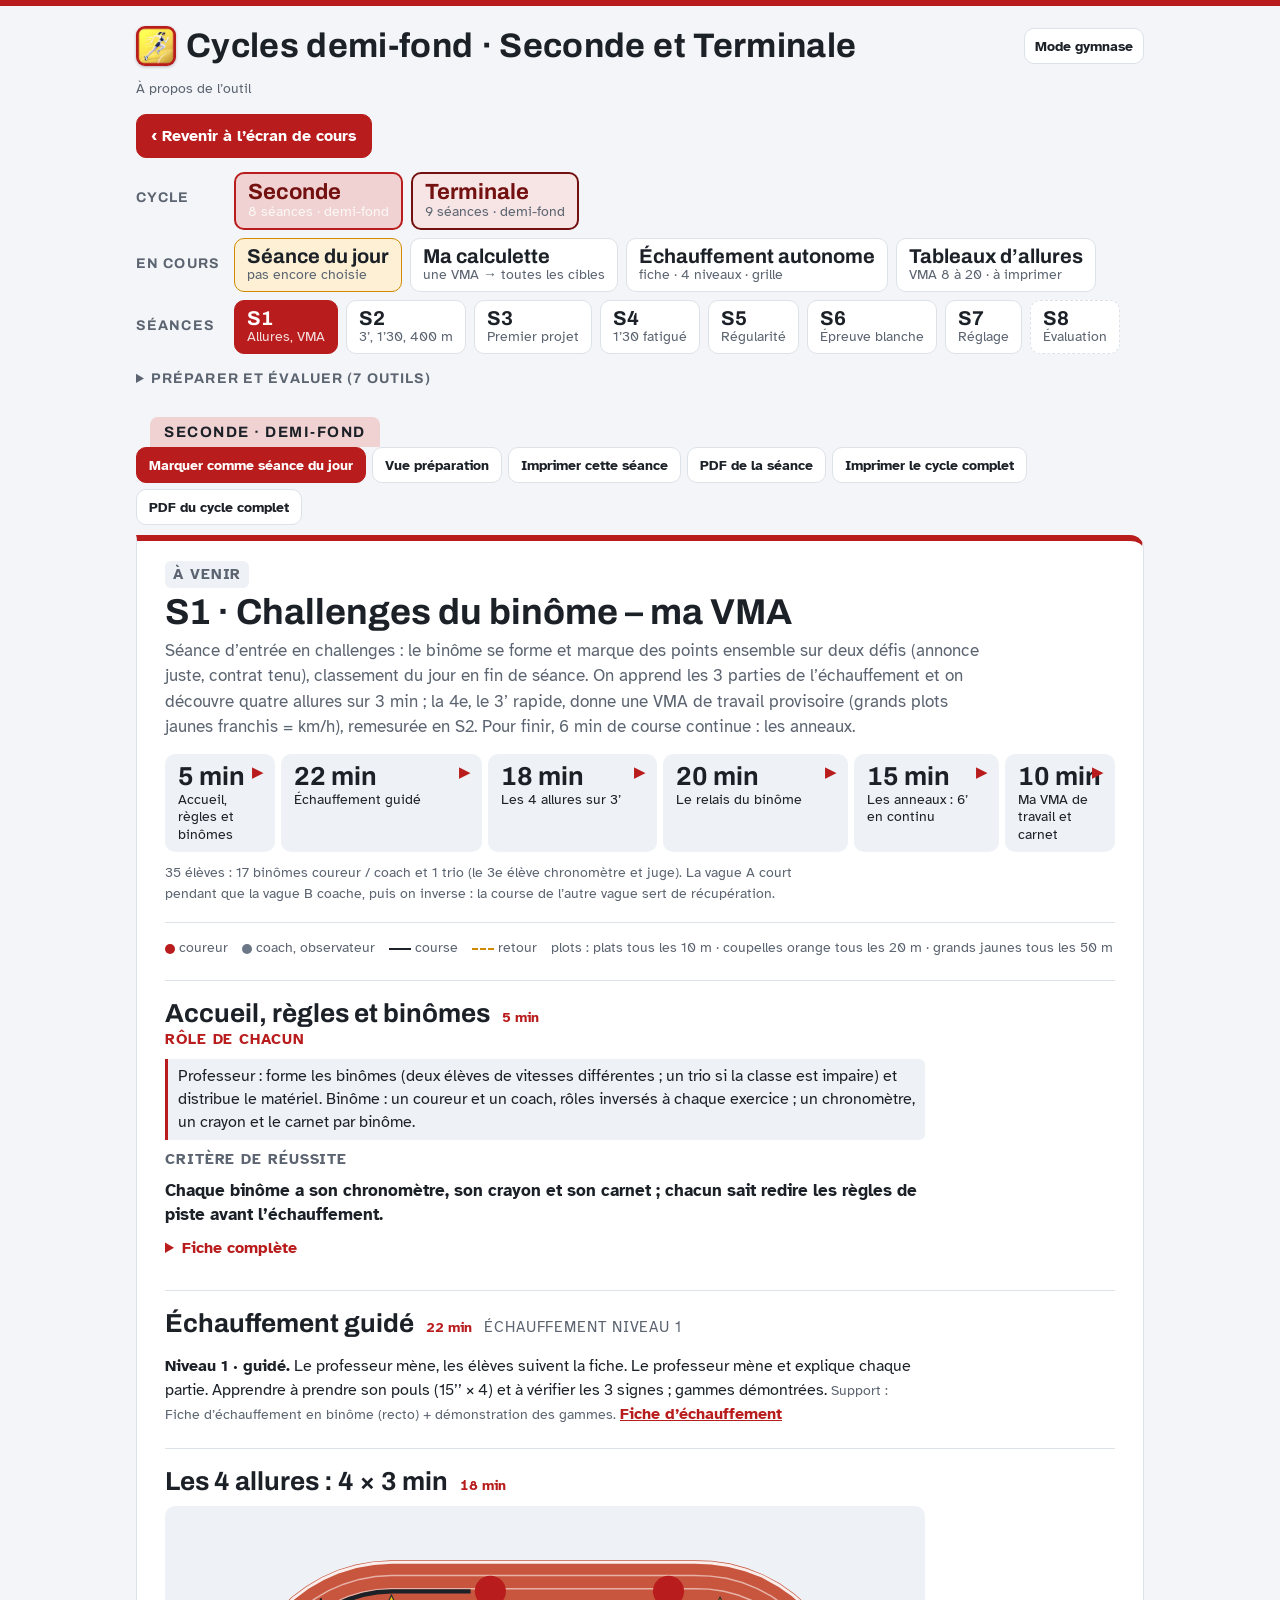
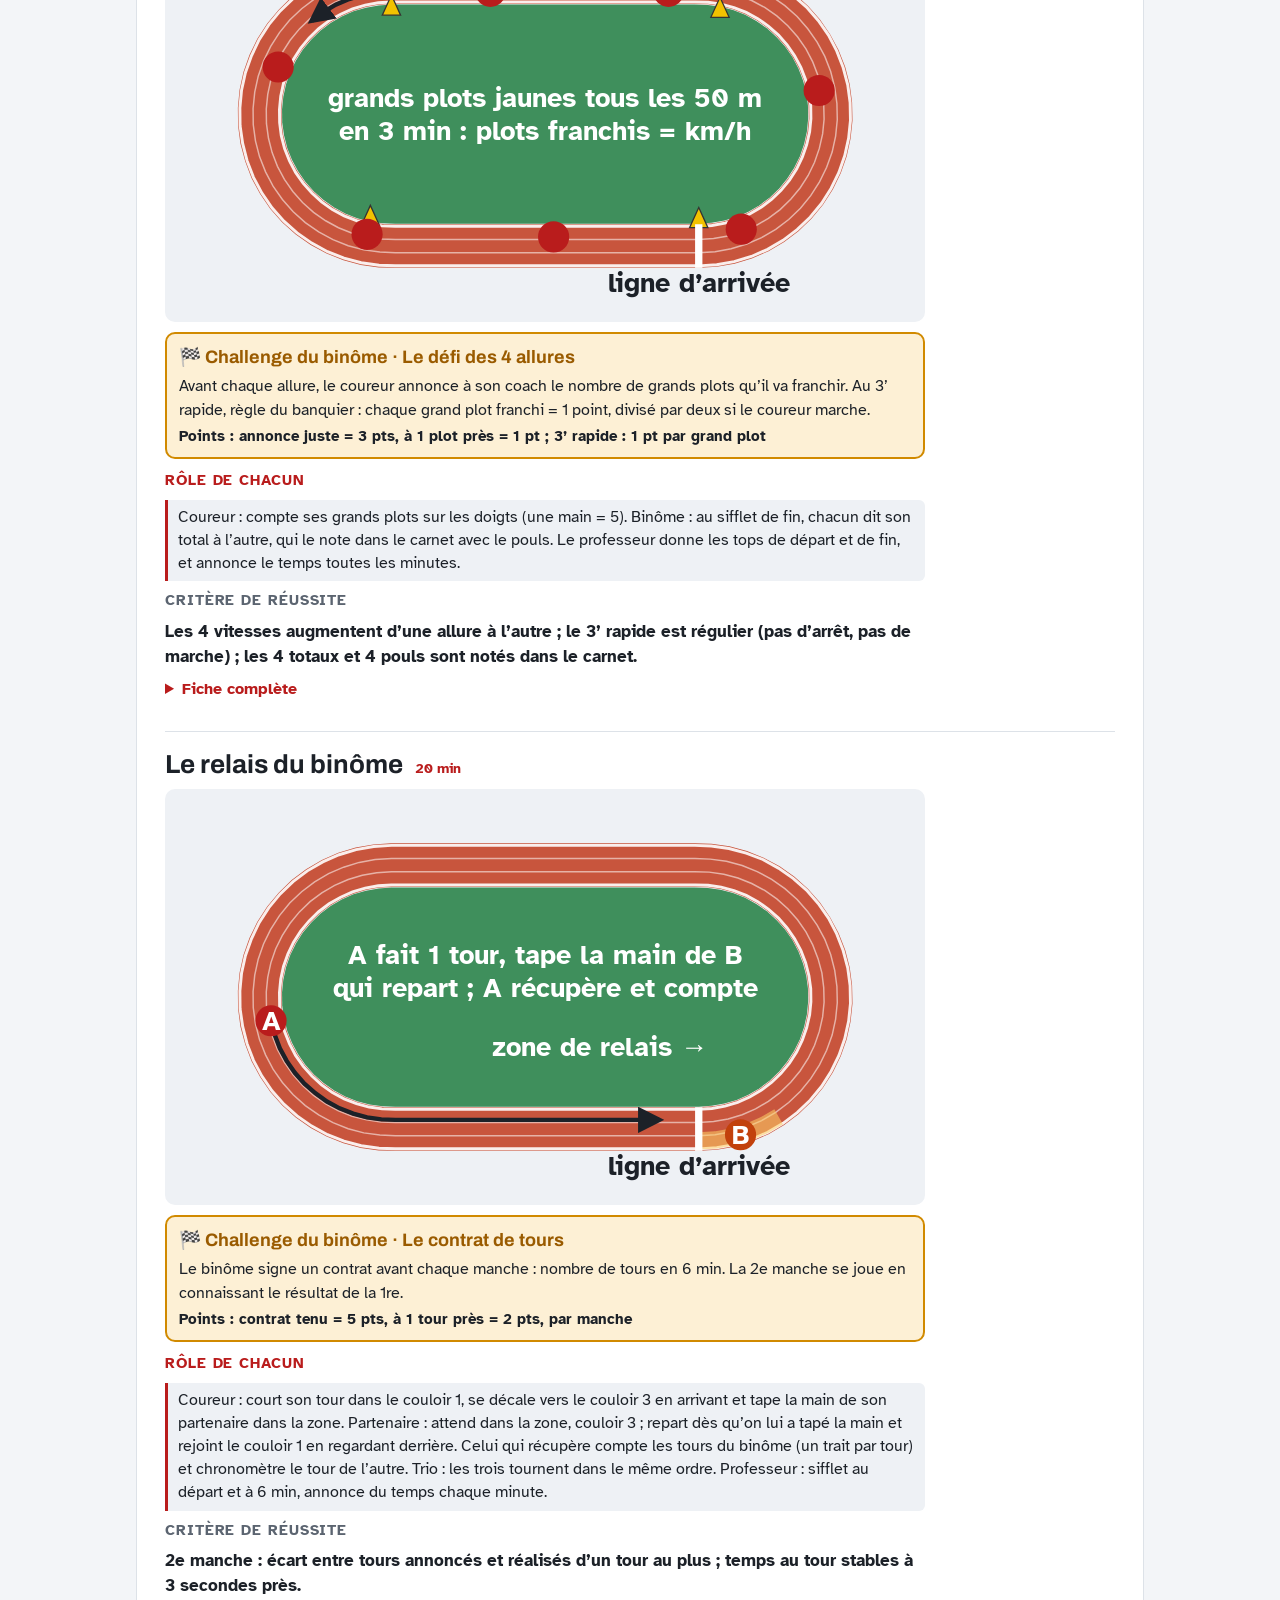
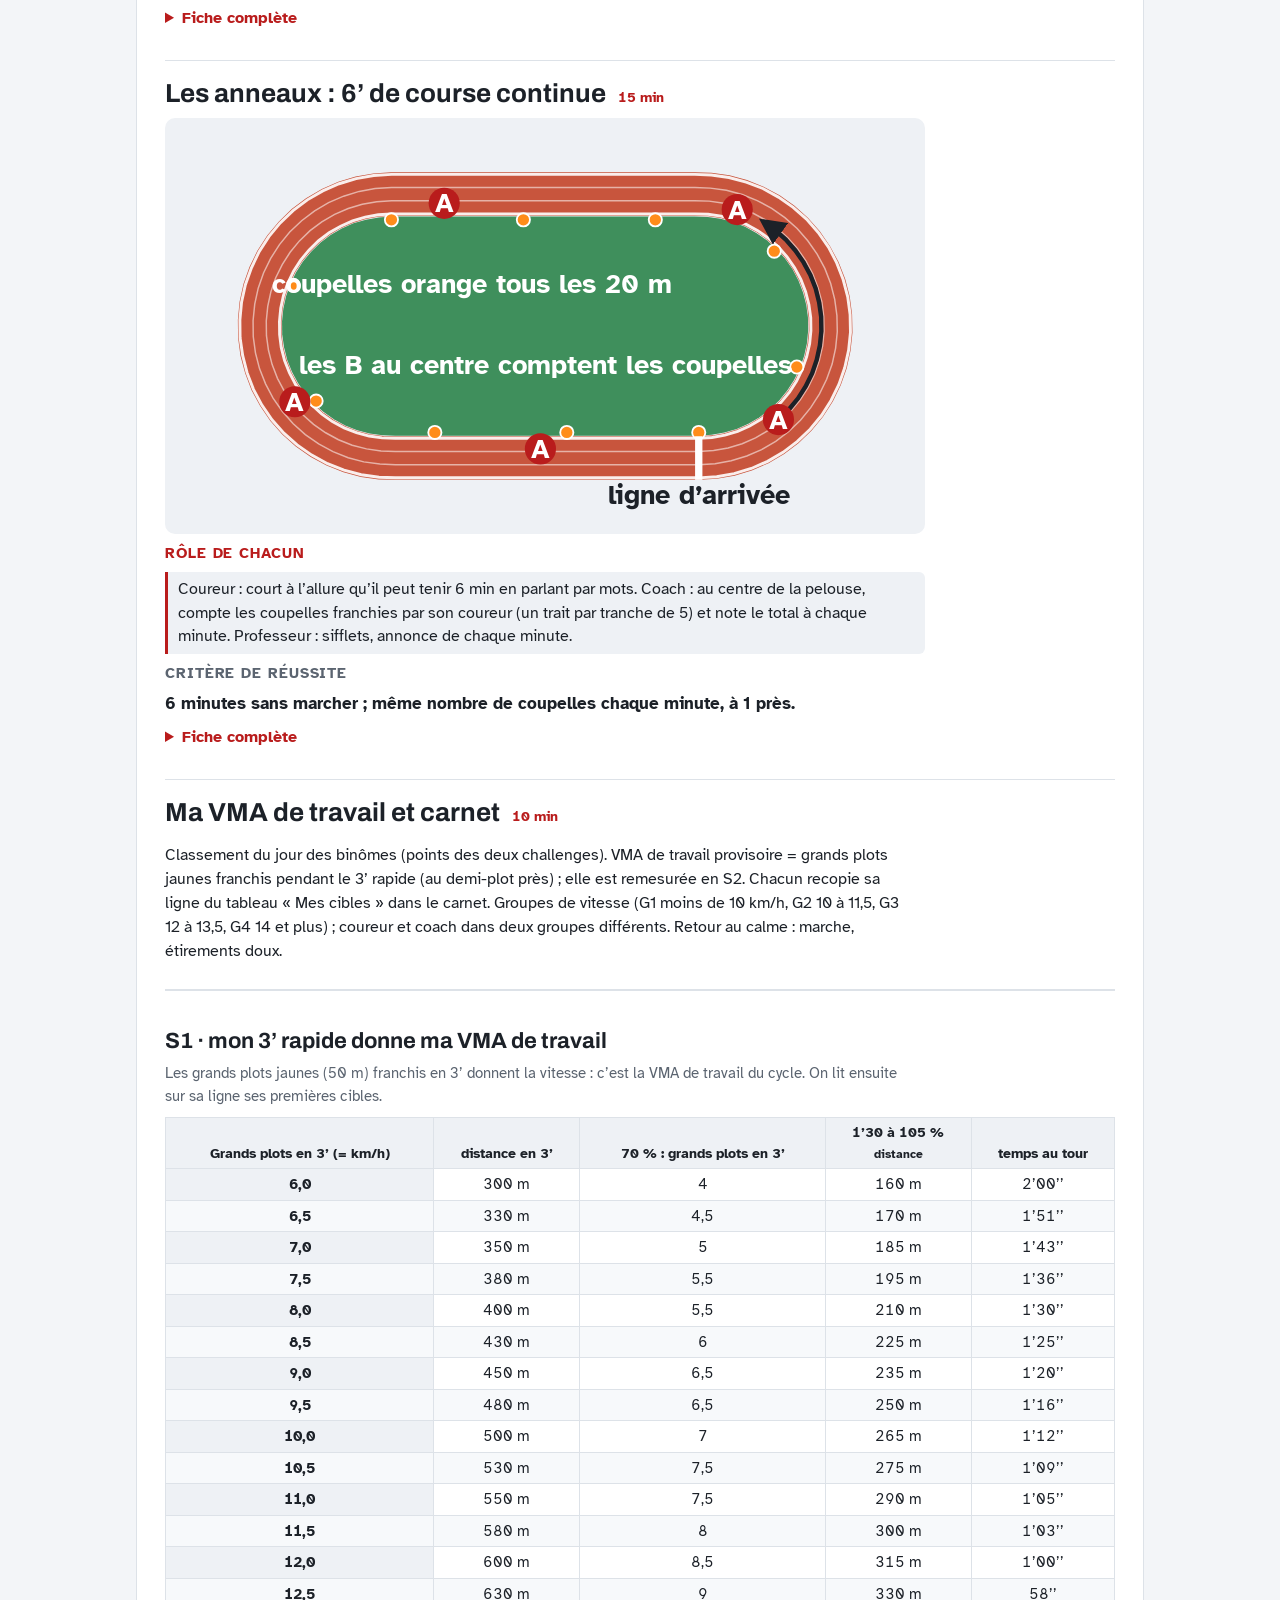
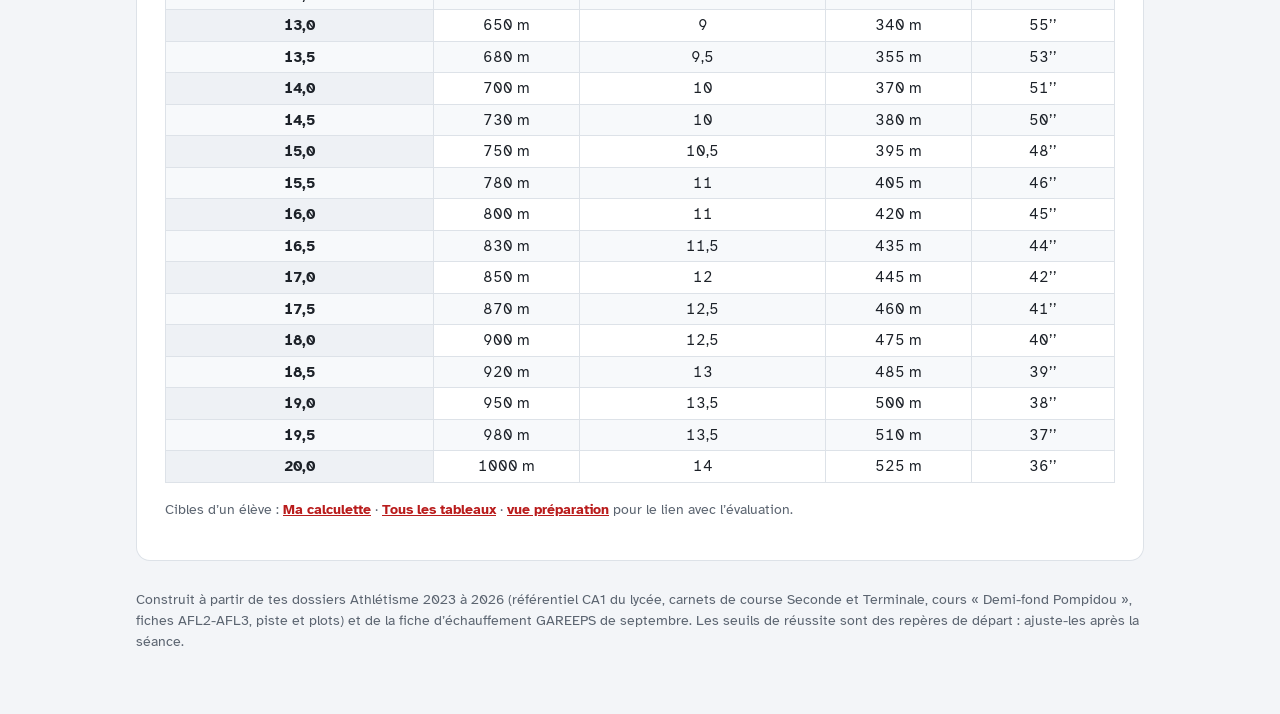
==== commit c103226e: "Demi-fond : le cycle reprend exactement le plan des applis élève et prof Seconde : plus aucun 36’’/3" ====
--- a/cycle-demi-fond-old.html
+++ b/cycle-demi-fond-old.html
@@ -483,7 +483,7 @@
   <header>
     <h1><img class="appicon" src="icon-192.png" alt="" width="40" height="40">Cycles demi-fond · Seconde et Terminale</h1>
     <details class="about"><summary>À propos de l’outil</summary>
-    <p>Huit séances de 90 min de pratique (accès direct à la piste) pour une classe de Seconde de 35 élèves sur la piste de 200 m du lycée Georges Pompidou. Trois objectifs : courir au temps de façon régulière, annoncer et tenir un projet de distance, s’échauffer seul et coacher son binôme. Deux fils rouges à chaque séance : le 36’’/36’’ au plot cible, le 3’ et le 1’30 avec projet. Épreuve de Seconde : 3’ au plot, 10 min, 1’30 avec projet (blanche en S6, évaluation en S8) ; elle prépare la C3 de l’épreuve de Terminale sans reprendre les 500 m. Le cycle de Terminale (9 séances) suit ton carnet de course de Terminale 2025 : leçons 1 à 6, épreuve blanche en T7, séance construite par l’élève en T8 (AFL2), épreuve CCF en T9.</p>
+    <p>Huit séances de 90 min de pratique (accès direct à la piste) pour une classe de Seconde de 35 élèves sur la piste de 200 m du lycée Georges Pompidou. Trois objectifs : courir au temps de façon régulière, annoncer et tenir un projet de distance, s’échauffer seul et coacher son binôme. Un fil rouge à chaque séance : courir au temps (4 allures, 400 m, 125 m, 300 m) et les deux courses de l’épreuve, le 3’ et le 1’30 avec projet ; pas de 36’’/36’’ en Seconde. Épreuve de Seconde : 3’ au plot, 10 min, 1’30 avec projet (blanche en S6, évaluation en S8) ; elle prépare la C3 de l’épreuve de Terminale sans reprendre les 500 m. Le cycle de Terminale (9 séances) suit le même plan que les applis élève et prof (re-test de VMA en T5), épreuve blanche en T7, séance construite par l’élève en T8 (AFL2), épreuve CCF en T9.</p>
     <div class="meta"><span class="tag">Piste 200 m</span><span class="tag">35 élèves · binômes coureur / coach</span><span class="tag">90 min · échauffement + 2 exercices + situation finale</span><span class="tag">CA1 · AFL1 /12 · AFL2+AFL3 /8</span></div>
     </details>
   <a class="tb pri noprint" href="./" style="margin-top:10px;text-decoration:none;display:inline-flex">‹ Revenir à l’écran de cours</a>
@@ -617,16 +617,16 @@
   cols:[colTP(500,1.05),colTP(500,1.1),colTP(500,1.15),{h:'1’30 à 110 %',f:v=>fD(dist(90,v*1.1))},{h:'1’30 à 115 %',f:v=>fD(dist(90,v*1.15))},{h:'1’30 à 120 %',f:v=>fD(dist(90,v*1.2))}]},
  t1:{t:'T1 · repères de vitesse',rows:'v',rowh:'Vitesse (km/h)',note:'Pas encore de VMA : lire la ligne de sa vitesse. Le 500 m de référence situe chacun dans le barème.',
   cols:[{h:'temps au tour (200 m)',f:v=>fT(tSec(200,v))},{h:'500 m',f:v=>fT(tSec(500,v))},{h:'1 000 m',f:v=>fT(tSec(1000,v))},{h:'2,5 km<br><small>(sa part du 5 km)</small>',f:v=>fT(tSec(2500,v))},{h:'5 km à deux',f:v=>fT(tSec(5000,v))}]},
- t3:{t:'T3 · travail du 1er 500 m',note:'Leçon 3 du carnet de Terminale 2025. Temps à viser (passage à mi-course). 36’’ : plot plat cible.',
-  cols:[colTP(500,0.9),colTP(400,0.95),colT(300,1),colT(200,1.1),colT(100,1.2),colT(100,1.3),{h:'36’’ à 110 %<br><small>plot plat</small>',f:v=>fP(v*1.1)},{h:'36’’ à 120 %<br><small>plot plat</small>',f:v=>fP(v*1.2)}]},
- t4:{t:'T4 · intermittent long et pyramide',note:'Leçon 4 du carnet. 1’12 : distance du plot cible. Pyramide : temps à viser.',
-  cols:[{h:'1’12 à 80 %<br><small>coupelle n° · distance</small>',f:v=>fP(v*0.8)+' · '+fD(dist(72,v*0.8))},{h:'2’ à 50 %<br><small>distance</small>',f:v=>fD(dist(120,v*0.5),10)},colT(250,0.95),colT(375,1),colT(500,1.1),colT(375,1.15),colT(250,1.2),colT(125,1.3)]},
- t5:{t:'T5 · travail du 2e 500 m et du 1’30',note:'Leçon 5 du carnet. 300 m à 110 % ; 1’30 : distance et moitié à 45’’.',
-  cols:[colT(300,1.1),{h:'3’ à 70 %<br><small>plots 50 m</small>',f:v=>fP(v*0.7)},{h:'1’30 à 110 %',f:v=>fD(dist(90,v*1.1))},{h:'1’30 à 115 %',f:v=>fD(dist(90,v*1.15))},{h:'45’’ à 115 %',f:v=>fD(dist(45,v*1.15))},{h:'1’30 à 120 %',f:v=>fD(dist(90,v*1.2))}]},
- t6:{t:'T6 · travail du dernier 500 m (résistance)',note:'Leçon 6 du carnet (sans le 500 m à 130 %). Colonne « 115 % » pour la variable « − ».',
-  cols:[colT(100,1),colT(200,1.05),colT(250,1.1),colT(300,1.2),colT(400,1.25),colT(400,1.15),{h:'1’30 à 115 %',f:v=>fD(dist(90,v*1.15))},{h:'1’30 à 120 %',f:v=>fD(dist(90,v*1.2))}]},
- t8:{t:'T8 · construire sa séance',note:'Puissance : 6’ au plot (distance). Capacité : 36’’/36’’ (plot plat). Allure spécifique : 500 m et ses fractions.',
-  cols:[{h:'6’ à 90 %',f:v=>fD(dist(360,v*0.9),10)},{h:'6’ à 95 %',f:v=>fD(dist(360,v*0.95),10)},{h:'36’’ à 100 %',f:v=>fP(v)},{h:'36’’ à 110 %',f:v=>fP(v*1.1)},{h:'36’’ à 120 %',f:v=>fP(v*1.2)},{h:'500 m à 110 %<br><small>100 m · 250 m</small>',f:v=>fT(tSec(500,v*1.1))+' ('+fT(tSec(100,v*1.1))+' · '+fT(tSec(250,v*1.1))+')'},{h:'500 m à 115 %',f:v=>fT(tSec(500,v*1.15))}]}
+ t3:{t:'T3 · travail du 1er 500 m',note:'Temps à viser (passage à mi-course). 250 m : allure visée du 500 m. 36’’ : plot plat cible.',
+  cols:[colTP(500,0.9),colTP(400,0.95),colT(300,1),colT(200,1.1),colT(100,1.2),colT(100,1.3),colT(250,1.15),{h:'36’’ à 110 %<br><small>plot plat</small>',f:v=>fP(v*1.1)},{h:'36’’ à 120 %<br><small>plot plat</small>',f:v=>fP(v*1.2)}]},
+ t4:{t:'T4 · intermittent long et pyramide',note:'1’12 : coupelle cible. Pyramide 125 à 500 m : temps à viser.',
+  cols:[{h:'1’12 à 95 %<br><small>coupelle n° · distance</small>',f:v=>fP(v*0.95)+' · '+fD(dist(72,v*0.95))},{h:'3’ à 70 %<br><small>grands plots</small>',f:v=>fP(v*0.7)},colT(125,0.9),colT(250,0.95),colT(375,1),colT(500,1.1),colT(375,1.15),colT(250,1.2),colT(125,1.3)]},
+ t5:{t:'T5 · re-test et travail du 2e 500 m',note:'Re-test 36’’/24’’ : nouvelle VMA. 3 × (300 m + 200 m) à 115 %. 1’30 : distance et moitié à 45’’.',
+  cols:[colT(300,1.15),colT(200,1.15),{h:'1’30 à 110 %',f:v=>fD(dist(90,v*1.1))},{h:'1’30 à 115 %',f:v=>fD(dist(90,v*1.15))},{h:'45’’ à 115 %',f:v=>fD(dist(45,v*1.15))},{h:'1’30 à 120 %',f:v=>fD(dist(90,v*1.2))}]},
+ t6:{t:'T6 · travail du dernier 500 m (résistance)',note:'Résistance 100 à 300 m, puis deux 500 m à 10 min d’écart. Colonne « 300 m à 115 % » pour la variable « − ».',
+  cols:[colT(100,1),colT(200,1.05),colT(250,1.1),colT(300,1.2),colT(300,1.15),colTP(500,1.1),colTP(500,1.05)]},
+ t8:{t:'T8 · construire sa séance',note:'Une semaine avant l’épreuve : 110 % de la VMA au plus, 1 500 m rapides au plus. Puissance : 6’ au plot (distance). Capacité : 36’’/36’’ (plot plat). Allure spécifique : 500 m et ses fractions.',
+  cols:[{h:'6’ à 90 %',f:v=>fD(dist(360,v*0.9),10)},{h:'36’’ à 100 %',f:v=>fP(v)},{h:'36’’ à 110 %',f:v=>fP(v*1.1)},{h:'300 m à 105 %',f:v=>fT(tSec(300,v*1.05))},{h:'500 m à 110 %<br><small>100 m · 250 m</small>',f:v=>fT(tSec(500,v*1.1))+' ('+fT(tSec(100,v*1.1))+' · '+fT(tSec(250,v*1.1))+')'}]}
 });
 
 /* ---------- Seconde : épreuve 3’ + 1’30 ---------- */
@@ -648,13 +648,13 @@
 });
 Object.assign(TABS,{
  ref1:{t:'S1 · mon 3’ rapide donne ma VMA de travail',rows:'v',rowh:'Grands plots en 3’ (= km/h)',note:'Les grands plots jaunes (50 m) franchis en 3’ donnent la vitesse : c’est la VMA de travail du cycle. On lit ensuite sur sa ligne ses premières cibles.',
-  cols:[{h:'distance en 3’',f:v=>fD(dist(180,v),10)},{h:'70 % : grands plots en 3’',f:v=>fP(v*0.7)},{h:'36’’ à 100 %<br><small>plot plat cible</small>',f:v=>fP(v)},{h:'1’30 à 105 %<br><small>distance</small>',f:v=>fD(dist(90,v*1.05))},{h:'temps au tour',f:v=>fT(tSec(200,v))}]},
- cour:{t:'Mes cibles (VMA de travail = vitesse du 3’ de S1)',note:'36’’ : n° du plot plat cible. 3’ : distance visée et, entre parenthèses, distance à la mi-course (1’30). 1’30 : distance projet, à placer avant la ligne.',
-  cols:[{h:'36’’ à 100 %',f:v=>fP(v)},{h:'36’’ à 105 %',f:v=>fP(v*1.05)},{h:'36’’ à 110 %',f:v=>fP(v*1.1)},{h:'3’ à 95 %',f:v=>fD(dist(180,v*0.95),10)+' ('+fD(dist(90,v*0.95),10)+')'},{h:'3’ à 100 %',f:v=>fD(dist(180,v),10)+' ('+fD(dist(90,v),10)+')'},{h:'1’30 à 105 %',f:v=>fD(dist(90,v*1.05))},{h:'1’30 à 110 %',f:v=>fD(dist(90,v*1.1))},{h:'1’30 à 115 %',f:v=>fD(dist(90,v*1.15))}]}
+  cols:[{h:'distance en 3’',f:v=>fD(dist(180,v),10)},{h:'70 % : grands plots en 3’',f:v=>fP(v*0.7)},{h:'1’30 à 105 %<br><small>distance</small>',f:v=>fD(dist(90,v*1.05))},{h:'temps au tour',f:v=>fT(tSec(200,v))}]},
+ cour:{t:'Mes cibles (VMA de travail = vitesse du 3’ de S2)',note:'Temps visés des séries. 3’ : distance visée et, entre parenthèses, distance à la mi-course (1’30). 1’30 : distance projet, à placer avant la ligne.',
+  cols:[{h:'125 m à 108 %',f:v=>fT(tSec(125,v*1.08))},{h:'300 m à 95 %',f:v=>fT(tSec(300,v*0.95))},{h:'400 m à 100 %',f:v=>fT(tSec(400,v))},{h:'3’ à 95 %',f:v=>fD(dist(180,v*0.95),10)+' ('+fD(dist(90,v*0.95),10)+')'},{h:'3’ à 100 %',f:v=>fD(dist(180,v),10)+' ('+fD(dist(90,v),10)+')'},{h:'1’30 à 105 %',f:v=>fD(dist(90,v*1.05))},{h:'1’30 à 110 %',f:v=>fD(dist(90,v*1.1))},{h:'1’30 à 115 %',f:v=>fD(dist(90,v*1.15))}]}
 });
 /* ---------- Le cycle de Seconde : 8 séances de 90 min (accès direct à la piste) ----------
    Épreuve de Seconde : 3’ au plot, 10 min, 1’30 avec projet de distance.
-   Deux fils rouges : le 36’’/36’’ au plot cible, le 3’ et le 1’30 de l’épreuve. */
+   Fil rouge : courir au temps, le 3’ et le 1’30 de l’épreuve (pas de 36’’/36’’ en Seconde). */
 
 
 
@@ -712,7 +712,7 @@
     <p><b>Étirements dynamiques</b> (pas d’étirement tenu longtemps avant de courir) : balancés de jambe avant-arrière et latéraux × 10, fentes marchées avec rotation du buste × 6, montées de genou attrapées × 6.</p></section>
    <section class="hi"><h3><span class="teq-step">3</span>Gammes et accélérations · 5 à 6 min</h3>
     <p><b>3 à 4 gammes</b> sur 20 m, retour en marchant (${state.c==='t'?'rappelées par le professeur en T1':'montrées par le professeur en S1 et S2'}).</p>
-    <p><b>2 à 3 accélérations progressives</b> de 60 à 100 m : la dernière à l’allure de la séance (${state.c==='t'?'allure du 36’’, du 300 m, du 500 m…':'allure du 36’’, du 3’ ou du 1’30'}).</p>
+    <p><b>2 à 3 accélérations progressives</b> de 60 à 100 m : la dernière à l’allure de la séance (${state.c==='t'?'allure du 36’’, du 300 m, du 500 m…':'allure du 3’ ou du 1’30'}).</p>
     <p><b>Puis 2 min de repos actif</b> : marcher, boire, relire son projet.</p></section>
    <section><h3>Retour au calme · 5 min</h3><p>3 min de marche ou de footing très lent, puis étirements doux de 10 à 15’’ : mollets, ischio-jambiers, quadriceps, fessiers. Boire.</p><p class="small muted">Douleur vive (différente de la brûlure ou de la fatigue musculaire) : on arrête et on prévient le professeur.</p></section>
   </div>
@@ -737,7 +737,7 @@
   return `<div class="panel"><span class="status st-next">Outil</span><h2>La piste et ses plots</h2><p class="lead">Piste de 200 m (cahier « Piste plots et zones » de tes dossiers). Trois rangées de plots suffisent pour toutes les séances : on ne calcule plus, on compte.</p>
   <figure class="evalfig" style="max-width:720px;margin-top:14px"><div class="schema">${piste(SCH.piste)}</div><figcaption>${SCH.piste.cap}</figcaption></figure>
   <div class="tablewrap"><table><thead><tr><th>Plots</th><th>Écart</th><th>Je cours…</th><th>1 plot franchi =</th><th>Séances</th></tr></thead><tbody>
-   <tr><td>Plats (coupelles)</td><td class="num">10 m</td><td>36’’</td><td><b>1 km/h</b></td><td>${state.c==='t'?'T2 test, T3 36’’/36’’, T4 1’12, placer son plot du 1’30':'36’’/36’’ (S2 à S7), lire le plot d’arrêt, placer son plot du 1’30'}</td></tr>
+   <tr><td>Plats (coupelles)</td><td class="num">10 m</td><td>36’’</td><td><b>1 km/h</b></td><td>${state.c==='t'?'T2 test, T3 36’’/36’’, T4 1’12, placer son plot du 1’30':'lire le plot d’arrêt du 3’ et du 1’30, placer son plot du 1’30'}</td></tr>
    <tr><td>Coupelles orange</td><td class="num">20 m</td><td>1’12</td><td><b>1 km/h</b></td><td>${state.c==='t'?'T4 1’12/1’12':'non utilisées en Seconde'}</td></tr>
    <tr><td>Plats + grands jaunes</td><td class="num">10 et 50 m</td><td>1’30</td><td><b>distance ÷ 25</b></td><td>${state.c==='t'?'mesurer sa distance sur 1’30 (T5, T6)':'S2 le 1’30 mesuré'}</td></tr>
    <tr><td>Grands jaunes</td><td class="num">50 m</td><td>3’</td><td><b>1 km/h</b></td><td>${state.c==='t'?'T2 tours, récupération active à 70 %':'S1 les 4 allures et le 3’ rapide, le 3’ au plot (S3 à S8), récupération active'}</td></tr>
@@ -773,15 +773,15 @@
     const pl=x=>plotPlace(Math.round(dist(90,v*x)/5)*5);
     if(state.c==='t') body=`<div class="mycards">
      ${card('T1 · T2 · repères',[['Temps au tour à 90 %',fT(tSec(200,v*0.9))],['3’ à 70 % (grands plots)',fP(v*0.7)],['Allure 80 % / 100 %',fV(v*0.8)+' / '+fV(v)+' km/h'],['Allure 110 % / 120 %',fV(v*1.1)+' / '+fV(v*1.2)+' km/h']])}
-     ${card('T3 · 1er 500',[['500 m à 90 %',fT(tSec(500,v*0.9))+' (250 : '+fT(tSec(250,v*0.9))+')'],['400 m à 95 %',fT(tSec(400,v*0.95))],['300 m à 100 %',fT(tSec(300,v))],['200 m à 110 %',fT(tSec(200,v*1.1))],['100 m à 120 / 130 %',fT(tSec(100,v*1.2))+' / '+fT(tSec(100,v*1.3))],['36’’ à 110 / 120 % : plot',fP(v*1.1)+' / '+fP(v*1.2)]])}
-     ${card('T4 · intermittent, pyramide',[['1’12 à 80 % : coupelle n°',fP(v*0.8)+' · '+fD(dist(72,v*0.8))],['250 m à 95 %',fT(tSec(250,v*0.95))],['375 m à 100 %',fT(tSec(375,v))],['500 m à 110 %',fT(tSec(500,v*1.1))+' (250 : '+fT(tSec(250,v*1.1))+')'],['375 m à 115 %',fT(tSec(375,v*1.15))],['250 / 125 m à 120 / 130 %',fT(tSec(250,v*1.2))+' / '+fT(tSec(125,v*1.3))]])}
-     ${card('T5 · 2e 500, 1’30',[['300 m à 110 %',fT(tSec(300,v*1.1))],['1’30 à 115 %',fD(dist(90,v*1.15))],['45’’ à 115 %',fD(dist(45,v*1.15))],['plot du 1’30 à 115 %',pl(1.15)]])}
-     ${card('T6 · dernier 500',[['100 m à 100 %',fT(tSec(100,v))],['200 m à 105 %',fT(tSec(200,v*1.05))],['250 m à 110 %',fT(tSec(250,v*1.1))],['300 m à 120 %',fT(tSec(300,v*1.2))],['400 m à 125 %',fT(tSec(400,v*1.25))]])}
+     ${card('T3 · 1er 500',[['500 m à 90 %',fT(tSec(500,v*0.9))+' (250 : '+fT(tSec(250,v*0.9))+')'],['400 m à 95 %',fT(tSec(400,v*0.95))],['300 m à 100 %',fT(tSec(300,v))],['200 m à 110 %',fT(tSec(200,v*1.1))],['100 m à 120 / 130 %',fT(tSec(100,v*1.2))+' / '+fT(tSec(100,v*1.3))],['250 m à 115 %',fT(tSec(250,v*1.15))],['36’’ à 110 / 120 % : plot',fP(v*1.1)+' / '+fP(v*1.2)]])}
+     ${card('T4 · intermittent, pyramide',[['1’12 à 95 % : coupelle n°',fP(v*0.95)+' · '+fD(dist(72,v*0.95))],['125 m à 90 %',fT(tSec(125,v*0.9))],['250 m à 95 %',fT(tSec(250,v*0.95))],['375 m à 100 %',fT(tSec(375,v))],['500 m à 110 %',fT(tSec(500,v*1.1))+' (250 : '+fT(tSec(250,v*1.1))+')'],['375 m à 115 %',fT(tSec(375,v*1.15))],['250 / 125 m à 120 / 130 %',fT(tSec(250,v*1.2))+' / '+fT(tSec(125,v*1.3))]])}
+     ${card('T5 · re-test, 2e 500, 1’30',[['300 m + 200 m à 115 %',fT(tSec(300,v*1.15))+' + '+fT(tSec(200,v*1.15))],['1’30 à 115 %',fD(dist(90,v*1.15))],['45’’ à 115 %',fD(dist(45,v*1.15))],['plot du 1’30 à 115 %',pl(1.15)]])}
+     ${card('T6 · dernier 500',[['100 m à 100 %',fT(tSec(100,v))],['200 m à 105 %',fT(tSec(200,v*1.05))],['250 m à 110 %',fT(tSec(250,v*1.1))],['300 m à 120 %',fT(tSec(300,v*1.2))],['deux 500 m à 110 %',fT(tSec(500,v*1.1))+' (250 : '+fT(tSec(250,v*1.1))+')']])}
      ${card('T7 · T9 · épreuve',[['500 m à 105 %',fT(tSec(500,v*1.05))+' (250 : '+fT(tSec(250,v*1.05))+')'],['500 m à 110 %',fT(tSec(500,v*1.1))+' (250 : '+fT(tSec(250,v*1.1))+')'],['500 m à 115 %',fT(tSec(500,v*1.15))+' (250 : '+fT(tSec(250,v*1.15))+')'],['1’30 à 120 %',fD(dist(90,v*1.2))],['plot du 1’30 à 120 %',pl(1.2)]])}
     </div>`;
     else body=`<div class="mycards">
-     ${card('S1 · ma VMA de travail',[['Grands plots en 3’ (= km/h)',fV(v)],['Distance du 3’ rapide',fD(dist(180,v),10)],['3’ à 70\u00a0% (grands plots)',fP(v*0.7)],['Temps au tour à 100\u00a0%',fT(tSec(200,v))]])}
-     ${card('Fil rouge 1 · 36’’/36’’',[['à 100\u00a0% : plot plat',fP(v)],['à 105\u00a0% : plot plat',fP(v*1.05)],['à 110\u00a0% : plot plat',fP(v*1.1)]])}
+     ${card('S1 · S2 · ma VMA de travail',[['Grands plots en 3’ (= km/h)',fV(v)],['Distance du 3’',fD(dist(180,v),10)],['Récupération 3’ (grands plots)',fP(v*0.86*0.7)],['Temps au tour à 100\u00a0%',fT(tSec(200,v))]])}
+     ${card('Courir au temps',[['400 m (S2)',fT(tSec(400,v*0.86*0.85))],['125 m à 108\u00a0% (S3)',fT(tSec(125,v*1.08))],['400 m + 200 m (S4)',fT(tSec(400,v))+' + '+fT(tSec(200,v*1.08))],['300 m à 95\u00a0% (S5)',fT(tSec(300,v*0.95))],['300 m à 105\u00a0% (S7, atelier C)',fT(tSec(300,v*1.05))]])}
      ${card('Fil rouge 2 · le 3’',[['3’ à 95\u00a0% (mi-course)',fD(dist(180,v*0.95),10)+' ('+fD(dist(90,v*0.95),10)+')'],['3’ à 100\u00a0% (mi-course)',fD(dist(180,v),10)+' ('+fD(dist(90,v),10)+')']])}
      ${card('Fil rouge 2 · le 1’30',[['1’30 à 105\u00a0%',fD(dist(90,v*1.05))],['1’30 à 110\u00a0%',fD(dist(90,v*1.1))],['1’30 à 115\u00a0%',fD(dist(90,v*1.15))],['plot du 1’30 à 110\u00a0%',pl(1.1)]])}
     </div>`;
@@ -819,12 +819,12 @@
   <div class="tablewrap"><table><thead><tr><th>Intensité (% VMA)</th><th>Ressenti</th><th>Ce qu’on travaille</th><th>Dans le cycle</th></tr></thead><tbody>
    <tr><td class="num">60-70 %</td><td>Je parle en phrases</td><td>Échauffement, récupération active</td><td>Partie 1 de l’échauffement, 3’ à 70 %</td></tr>
    <tr><td class="num">80-90 %</td><td>Je parle par mots</td><td>Endurance, allures longues</td><td>${state.c==='t'?'500 m à 90 % (T3), 1’12 à 80 % (T4)':'3’ à 95 % (S3 à S5)'}</td></tr>
-   <tr><td class="num">95-105 %</td><td>Je ne parle plus</td><td>Développer la VMA (intermittent court)</td><td>${state.c==='t'?'375 m à 100 % (T4), 300 m à 100 % (T3)':'36’’/36’’ à 100 % (S2 à S4), 3’ rapide (S1)'}</td></tr>
-   <tr><td class="num">105-130 %</td><td>Essoufflement fort, jambes qui brûlent à la fin</td><td>Allure des 500 m et du 1’30</td><td>${state.c==='t'?'36’’/36’’ à 110-120 % (T3), 300 m à 110 % (T5), résistance (T6)':'36’’/36’’ à 105-110 % (S5, S7), 1’30 avec projet'}</td></tr>
+   <tr><td class="num">95-105 %</td><td>Je ne parle plus</td><td>Développer la VMA (intermittent court)</td><td>${state.c==='t'?'1’12 à 95 % et 375 m à 100 % (T4), 300 m à 100 % (T3)':'3’ rapide (S1), 3’ à fond (S2), 400 m à 100 % (S4), 300 m à 95 % (S5)'}</td></tr>
+   <tr><td class="num">105-130 %</td><td>Essoufflement fort, jambes qui brûlent à la fin</td><td>Allure des 500 m et du 1’30</td><td>${state.c==='t'?'36’’/36’’ à 110-120 % (T3), 300 m + 200 m à 115 % (T5), résistance (T6)':'125 m à 108 % (S3), 200 m à 108 % (S4), 1’30 avec projet'}</td></tr>
   </tbody></table></div>
   <div class="teq-grid" style="margin-top:14px">
    <section><h3>Durée et allure</h3><p>On tient en moyenne 6 min environ à 100 % de la VMA, entre 3 et 9 min selon les personnes [1]. Un 500 m (1’50 à 3’) se court donc au-dessus de la VMA. Selon les documents de collègues, l’allure du 3 × 500 m va de 107 % (élève de VMA 15, lycée Prévert) à 120-130 % de la VMA (lycée Herriot, Lyon) [2][3]. ${state.c==='t'?'Le 500 m de T4 donne le vrai pourcentage de chaque élève.':'En Seconde, le 3’ rapide de S1 sert de VMA de travail : sur 3’ on court un peu au-dessus de la VMA (on la tient environ 6 min), donc cette « VMA de travail » est légèrement haute, ce qui reste cohérent avec des cibles de 100 à 110 %.'}</p></section>
-   <section><h3>${state.c==='t'?'Le test 36’’/24’’':'Mesurer sa vitesse sans test (Seconde)'}</h3><p>${state.c==='t'?`Plots plats tous les 10 m : 36’’ = un centième d’heure, donc 1 plot (10 m) = 1 km/h ; c’est le balisage de Lemire (10 m → 36’’, 20 m → 1’12, 50 m → 3’) [4]. Sur 1’30, sans repère de 25 m : vitesse = distance ÷ 25. VMA = somme des 10 répétitions ÷ 10 (ton carnet de Terminale). Les tests intermittents surestiment la VMA d’un test continu : de plus de 2 km/h pour le 45/15, d’environ 4 km/h pour le 30-15 IFT [5]. Je n’ai pas trouvé de mesure pour le 36/24, mais il laisse encore plus de récupération. Conséquence : un 500 m à 110 % de cette VMA correspond sans doute à 120 % ou plus d’une VMA de test continu, ce qui rejoint les repères de collègues.`:`Balisage de Lemire [4] : 10 m → 36’’, 20 m → 1’12, 50 m → 3’ ; dans chaque cas 1 repère franchi = 1 km/h. Le 3’ rapide de S1 donne donc la vitesse sans calcul (grands plots franchis), et c’est aussi la course C1 de l’épreuve : l’élève apprend avec l’outil qui l’évaluera. Sur 1’30, sans repère de 25 m : vitesse = distance ÷ 25. Les tests intermittents surestiment la VMA d’un test continu de 2 à 4 km/h [5] : le 3’ continu évite ce biais.`}</p></section>
+   <section><h3>${state.c==='t'?'Le test 36’’/24’’':'Mesurer sa vitesse sans test (Seconde)'}</h3><p>${state.c==='t'?`Plots plats tous les 10 m : 36’’ = un centième d’heure, donc 1 plot (10 m) = 1 km/h ; c’est le balisage de Lemire (10 m → 36’’, 20 m → 1’12, 50 m → 3’) [4]. Sur 1’30, sans repère de 25 m : vitesse = distance ÷ 25. VMA = somme des 10 répétitions ÷ 10 (ton carnet de Terminale). Les tests intermittents surestiment la VMA d’un test continu : de plus de 2 km/h pour le 45/15, d’environ 4 km/h pour le 30-15 IFT [5]. Je n’ai pas trouvé de mesure pour le 36/24, mais il laisse encore plus de récupération. Conséquence : un 500 m à 110 % de cette VMA correspond sans doute à 120 % ou plus d’une VMA de test continu, ce qui rejoint les repères de collègues.`:`Balisage de Lemire [4] : 10 m → 36’’, 20 m → 1’12, 50 m → 3’ ; dans chaque cas 1 repère franchi = 1 km/h. Le 3’ rapide de S1, puis le 3’ à fond de S2, donnent donc la vitesse sans calcul (grands plots franchis), et c’est aussi la course C1 de l’épreuve : l’élève apprend avec l’outil qui l’évaluera. Sur 1’30, sans repère de 25 m : vitesse = distance ÷ 25. Les tests intermittents surestiment la VMA d’un test continu de 2 à 4 km/h [5] : le 3’ continu évite ce biais.`}</p></section>
    <section><h3>Récupérer</h3><p>Entre deux fractions courtes : marche ou trot. Entre deux courses de l’épreuve (10 min) : environ 5 min de marche, étirements courts (10’’), puis trot léger et quelques accélérations avant de repartir, pouls vers 120 [3] ; boire ; ne pas s’asseoir longtemps. Une récupération moitié active, moitié passive serait aussi efficace qu’une récupération entièrement active [6] : c’est un bon choix à faire tester dans le carnet (AFL2).</p></section>
    <section><h3>Répartir son effort</h3><p>Courir la 2e moitié au moins aussi vite que la 1re (règle de l’épreuve nationale). Un départ trop rapide se paie dans le dernier 150 m. ${state.c==='t'?'Le temps de passage au 250 m est le premier outil de régulation.':'En Seconde, la mi-course du 3’ (plot violet) et la distance à 45’’ du 1’30 sont les outils de régulation.'}</p></section>
    <section><h3>Sécurité</h3><ul><li>Sens de course unique, corde à gauche ; on double par l’extérieur ; personne ne traverse la piste pendant une vague.</li><li>Malaise, douleur dans la poitrine, vertige, pâleur : arrêt immédiat, allonger, prévenir.</li><li>Asthmatiques : ventoline au bord de la piste. Chaleur : eau à disposition, courses tôt.</li></ul></section>
@@ -1010,18 +1010,18 @@
    ['Autoévaluation sur les degrés (page « Je me situe »)','S6 et S8','ok','']
   ];
   if(state.c==='t'){R.length=0;R.push(
-   ['AFL1 · performance 500 m (/8, C1 et C2)','T1 (référence), T3 (500 m à 90 %), T4 (500 m à 110 %), T5 (300 m répétés : le 2e 500), T6 (résistance), T7 (épreuve blanche), T9','ok',''],
-   ['AFL1 · performance 1’30 (/8, C3)','T3 (36’’ à 120 %), T5 (travail du 1’30), T6 (1’30 fatigué), T7, T9','ok',''],
-   ['AFL1 · efficacité : zone du 1’30 (/4)','T5, T6, T7, T9 : zones matérialisées','ok','Quatre 1’30 avec projet avant l’épreuve : c’est peu si un élève n’a pas fait le cycle de Seconde.'],
-   ['10 min de récupération entre les courses','T7 (épreuve blanche), T9','warn','Une seule répétition complète avant l’épreuve.'],
-   ['Passage au 250 m donné par le binôme','T1, T3, T4, T7, T9','ok',''],
+   ['AFL1 · performance 500 m (/8, C1 et C2)','T1 (référence), T3 (500 m à 90 %), T4 (500 m à 110 %), T5 (300 m + 200 m : le 2e 500), T6 (résistance et deux 500 m), T7 (épreuve blanche), T9','ok',''],
+   ['AFL1 · performance 1’30 (/8, C3)','T1 (1’30 estimé), T3 (36’’ à 120 %), T5 (1’30 avec projet), T7, T9','ok',''],
+   ['AFL1 · efficacité : zone du 1’30 (/4)','T5, T7, T9 : zones matérialisées','warn','Deux 1’30 avec projet avant l’épreuve (T5, T7), plus le 1’30 estimé de T1 : c’est peu si un élève n’a pas fait le cycle de Seconde.'],
+   ['10 min de récupération entre les courses','T6 (deux 500 m), T7 (épreuve blanche), T9','ok','Deux répétitions avant l’épreuve.'],
+   ['Passage au 250 m donné par le binôme','T1, T3, T4, T6, T7, T9','ok',''],
    ['AFL2 · carnet et performances stables','Toutes les séances : prévu et réalisé sur chaque course (carnet de Terminale 2025)','ok',''],
    ['AFL2 · séance construite avec les paramètres de la charge','T8 (thème choisi après l’épreuve blanche)','ok','Une seule séance : à évaluer avec la fiche du carnet, pas seulement en observant.'],
    ['AFL2 · échauffement individualisé','Sans fiche à partir de T3, observé en T7 et T9','ok',''],
    ['AFL3 · coach / observateur ou juge / chronométreur','Toutes les séances ; rôle tenu noté dans chaque bilan ; binômes fixes après T3 (référentiel)','ok',''],
    ['AFL2 et AFL3 au fil de la séquence','Étoiles ★ AFL2 / ★ AFL3 validées dans le bilan de chaque séance','ok',''],
    ['Projets tenus (¼, ⅓, ⅔, ¾ des tentatives)','Compté dans chaque bilan, total en page « Ma progression »','ok','C’est l’indicateur chiffré du degré AFL2 du référentiel.'],
-   ['Deux mesures de VMA','T2 (test 36’’/24’’) et re-test court en T6 : cibles mises à jour','ok','Nancy-Metz impose au moins deux tests de VMA dans la séquence.'],
+   ['Deux mesures de VMA','T2 (test 36’’/24’’) et re-test en T5 : cibles mises à jour','ok','Nancy-Metz impose au moins deux tests de VMA dans la séquence.'],
    ['Choix des points AFL2 / AFL3 (2, 4 ou 6)','Autoévaluation « Je me situe » en T7, choix annoncé avant l’épreuve, définitif','ok','Le choix ne peut plus changer une fois l’épreuve commencée (référentiel national).'],
    ['Récupération entre les courses planifiée','T7 et T9 (carnet)','ok',''])}
   return `<div class="panel"><span class="status st-next">Outil</span><h2>Lien avec l’évaluation</h2><p class="lead">Chaque élément du référentiel CA1 demi-fond du lycée, et les séances qui le préparent.</p>
@@ -1140,7 +1140,7 @@
 const navC=document.getElementById('nav-cycles'),navT=document.getElementById('nav-tools'),navS=document.getElementById('nav-sessions'),navP=document.getElementById('nav-prep');
 const CYCLES={
  s:{label:'Seconde',pre:'2de',sessions:SESSIONS,start:'s1',n:'8 séances',bin:BIN,
-  cover:'CA1 · 8 séances de 90 min (accès direct à la piste) · piste de 200 m · 35 élèves en binômes coureur / coach · VMA de travail mesurée sur le 3’ rapide de S1 · deux fils rouges : 36’’/36’’ au plot cible, 3’ et 1’30 avec projet · épreuve de Seconde : 3’, 10 min, 1’30 avec projet (blanche en S6, évaluation en S8).'},
+  cover:'CA1 · 8 séances de 90 min (accès direct à la piste) · piste de 200 m · 35 élèves en binômes coureur / coach · VMA de travail mesurée sur le 3’ (S1, puis S2) · courir au temps et les deux courses de l’épreuve : 3’ et 1’30 avec projet · épreuve de Seconde : 3’, 10 min, 1’30 avec projet (blanche en S6, évaluation en S8).'},
  t:{label:'Terminale',pre:'Tle',sessions:T_SESSIONS,start:'t1',n:'9 séances',bin:'Binômes coureur / coach (un trio si l’effectif est impair), coureur et coach dans deux groupes de vitesse différents, binômes fixes après T3 (référentiel). La vague A court pendant que la vague B coache, puis on inverse.',
   cover:'CA1 · 9 séances de 90 min (accès direct à la piste) · piste de 200 m · binômes coureur / coach · trame : carnet de course de Terminale 2025 · test VMA en T2 · épreuve blanche en T7 · séance construite par l’élève en T8 · épreuve CCF en T9 (500 m, 500 m, 1’30, 10 min entre les courses).'}
 };
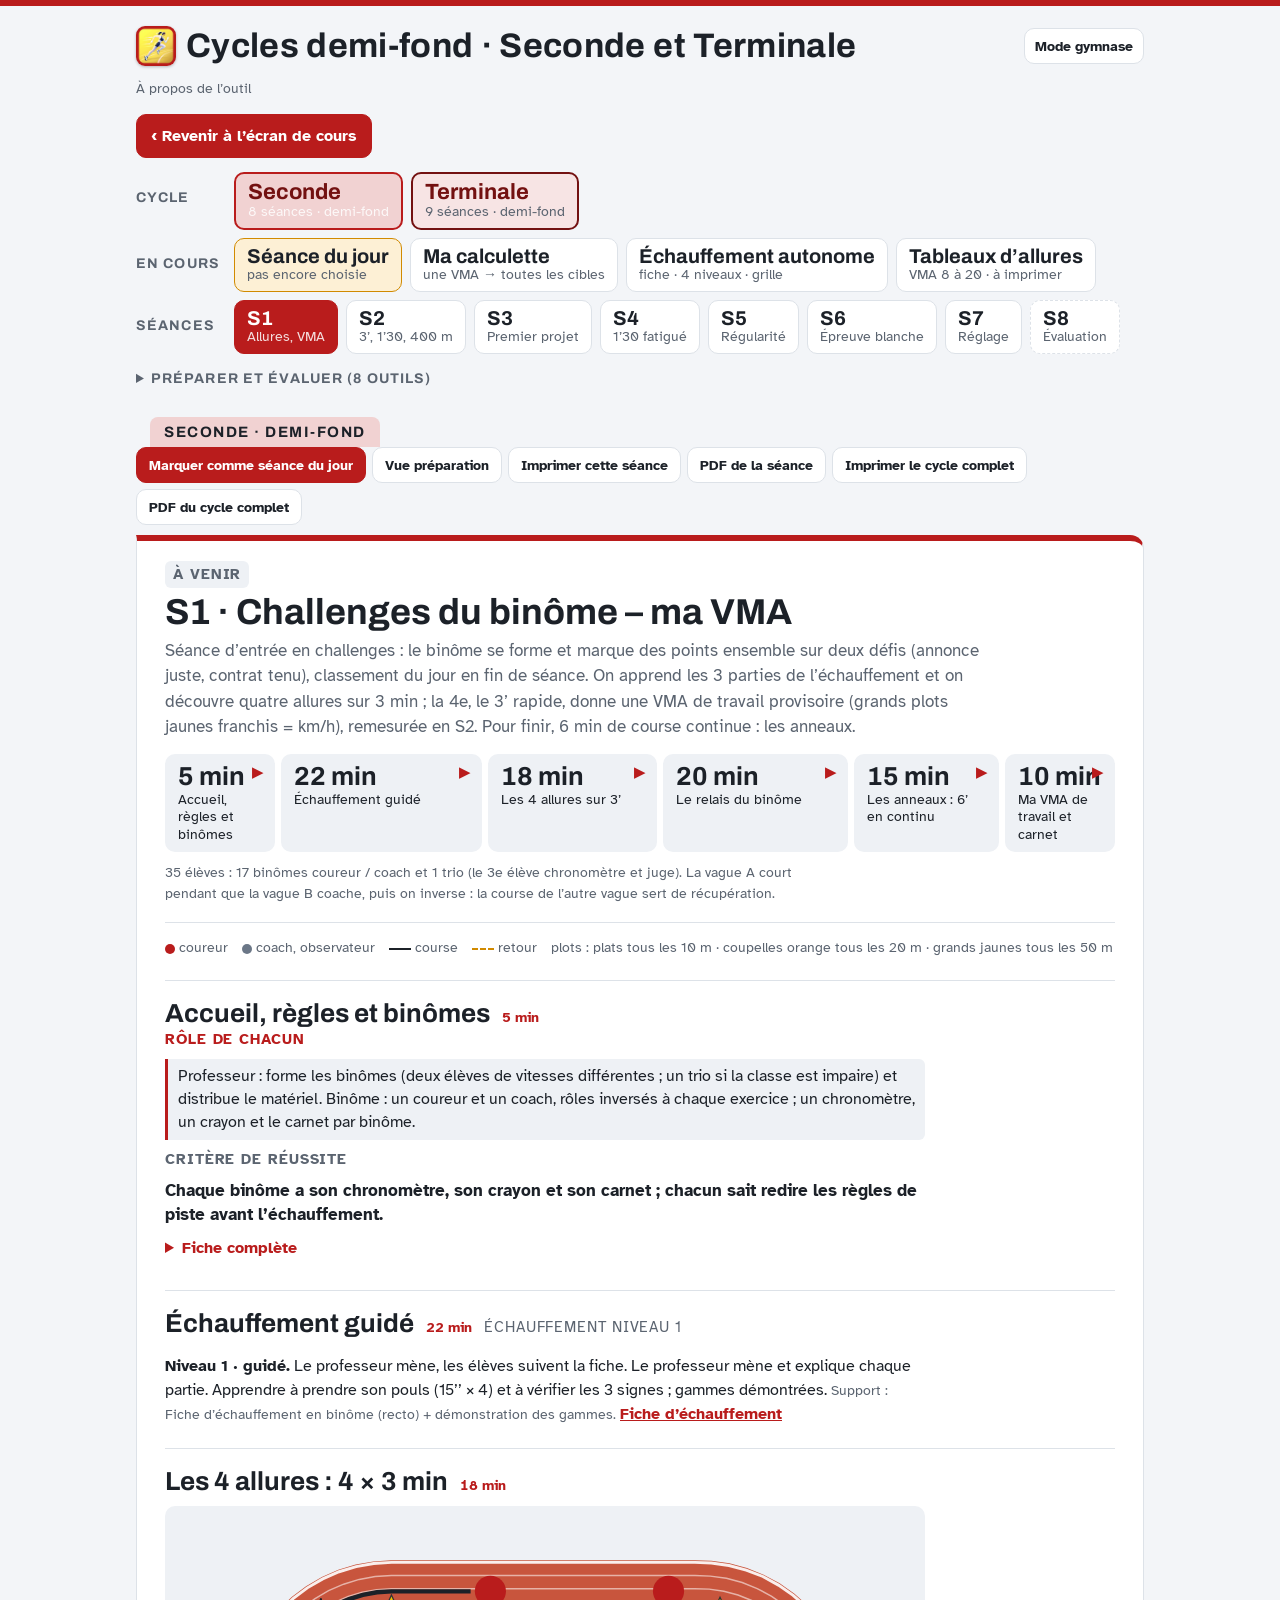
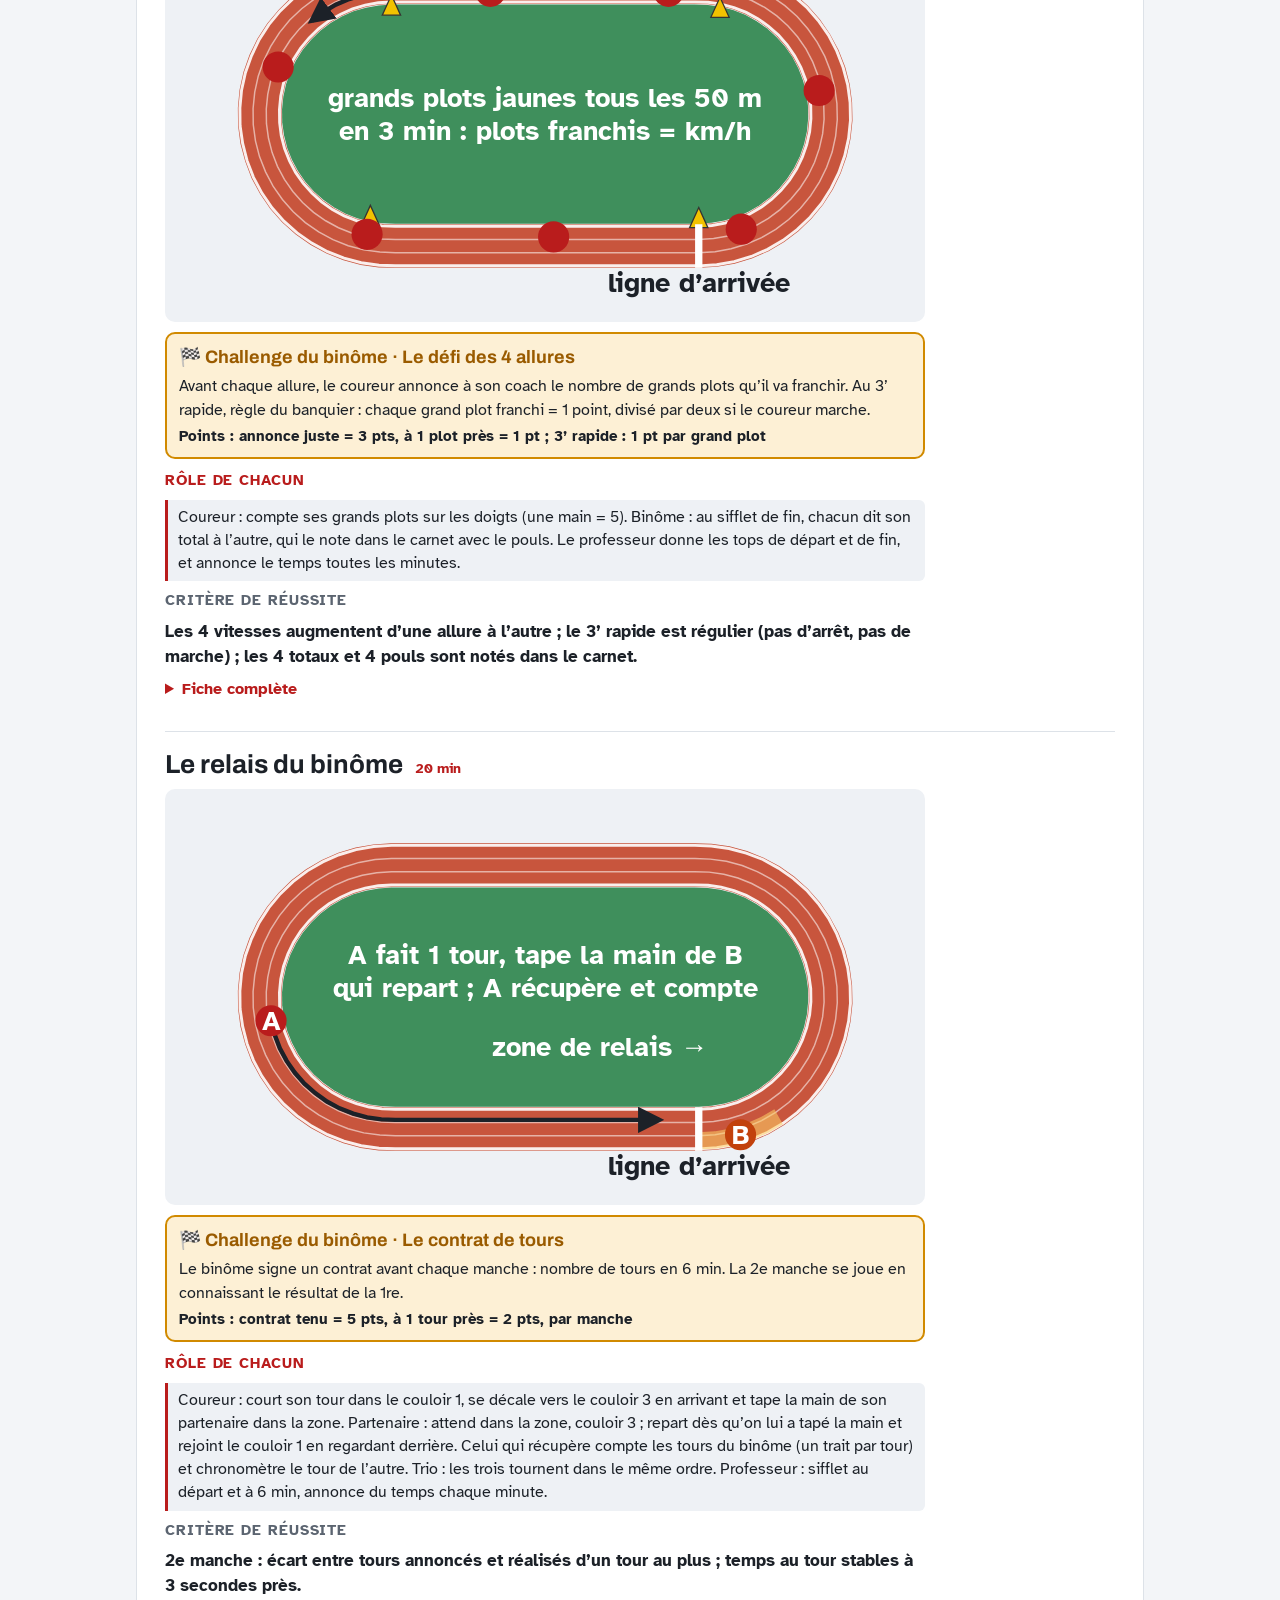
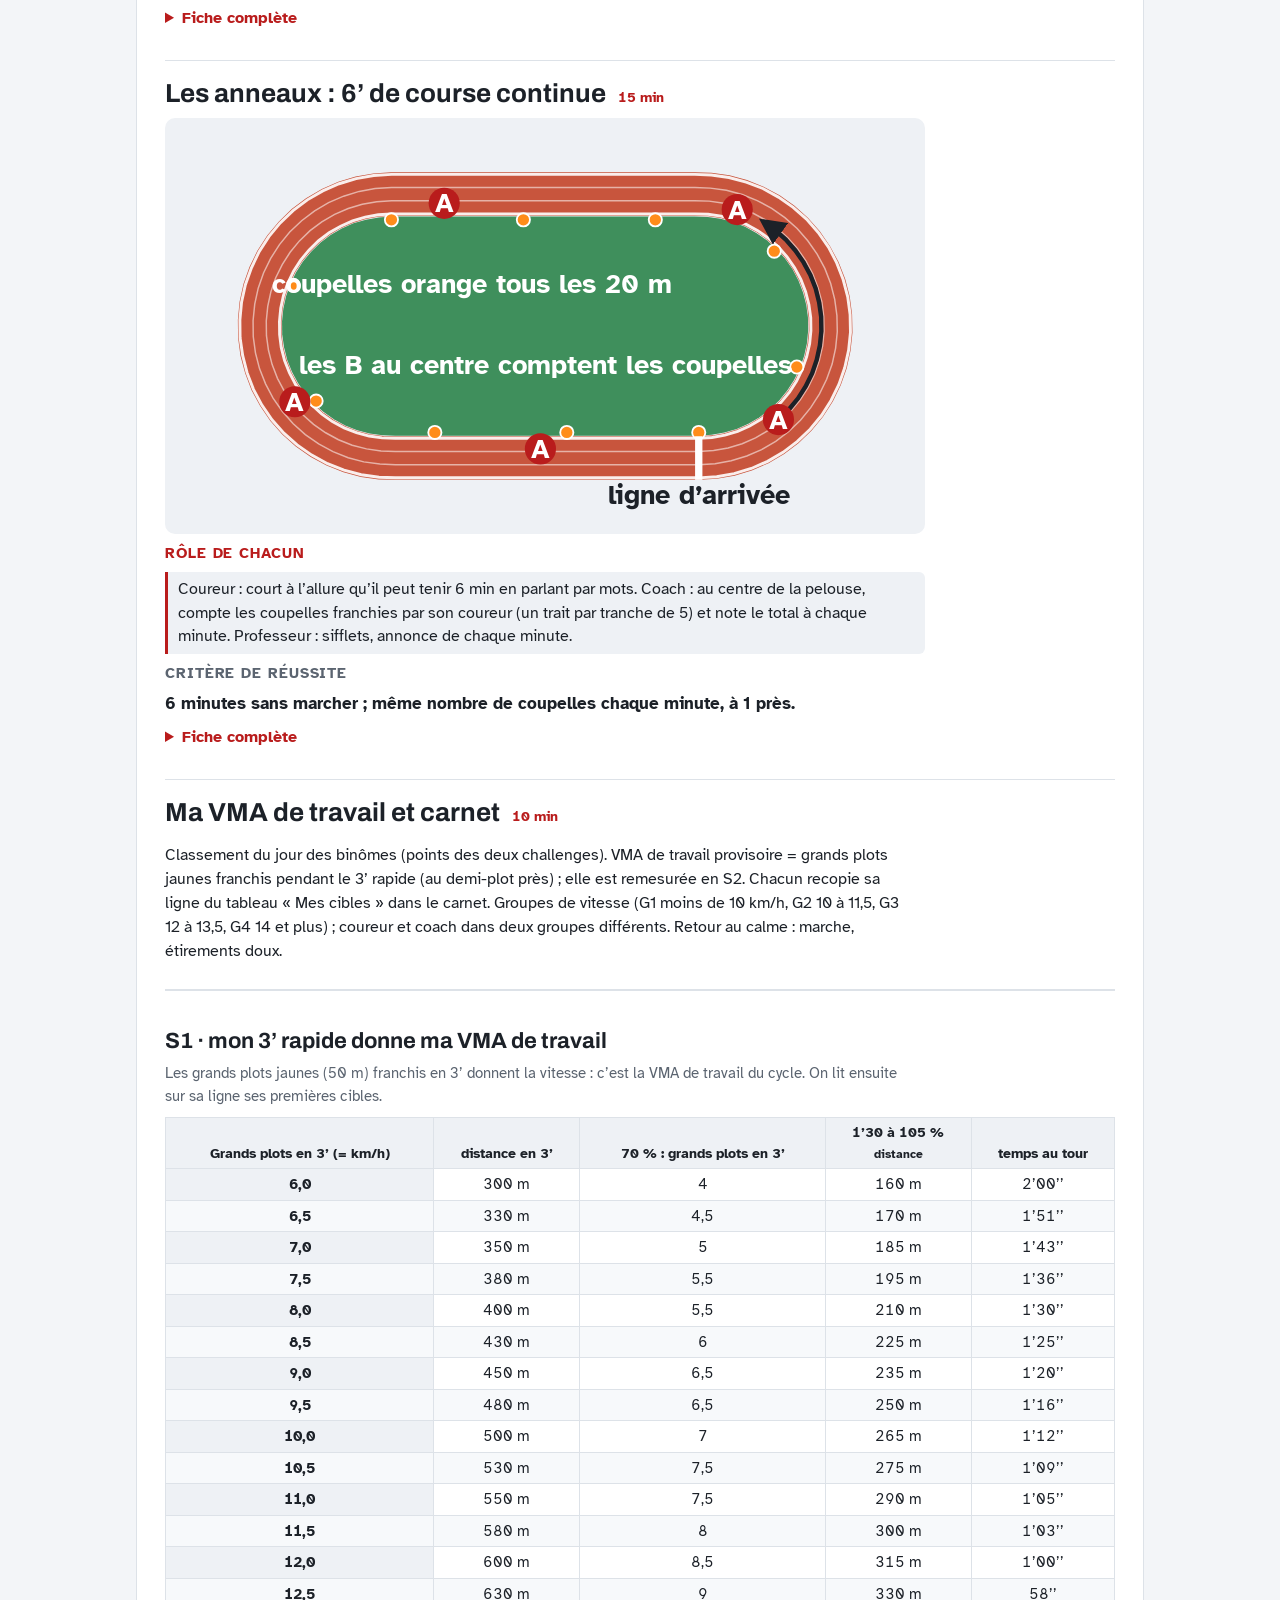
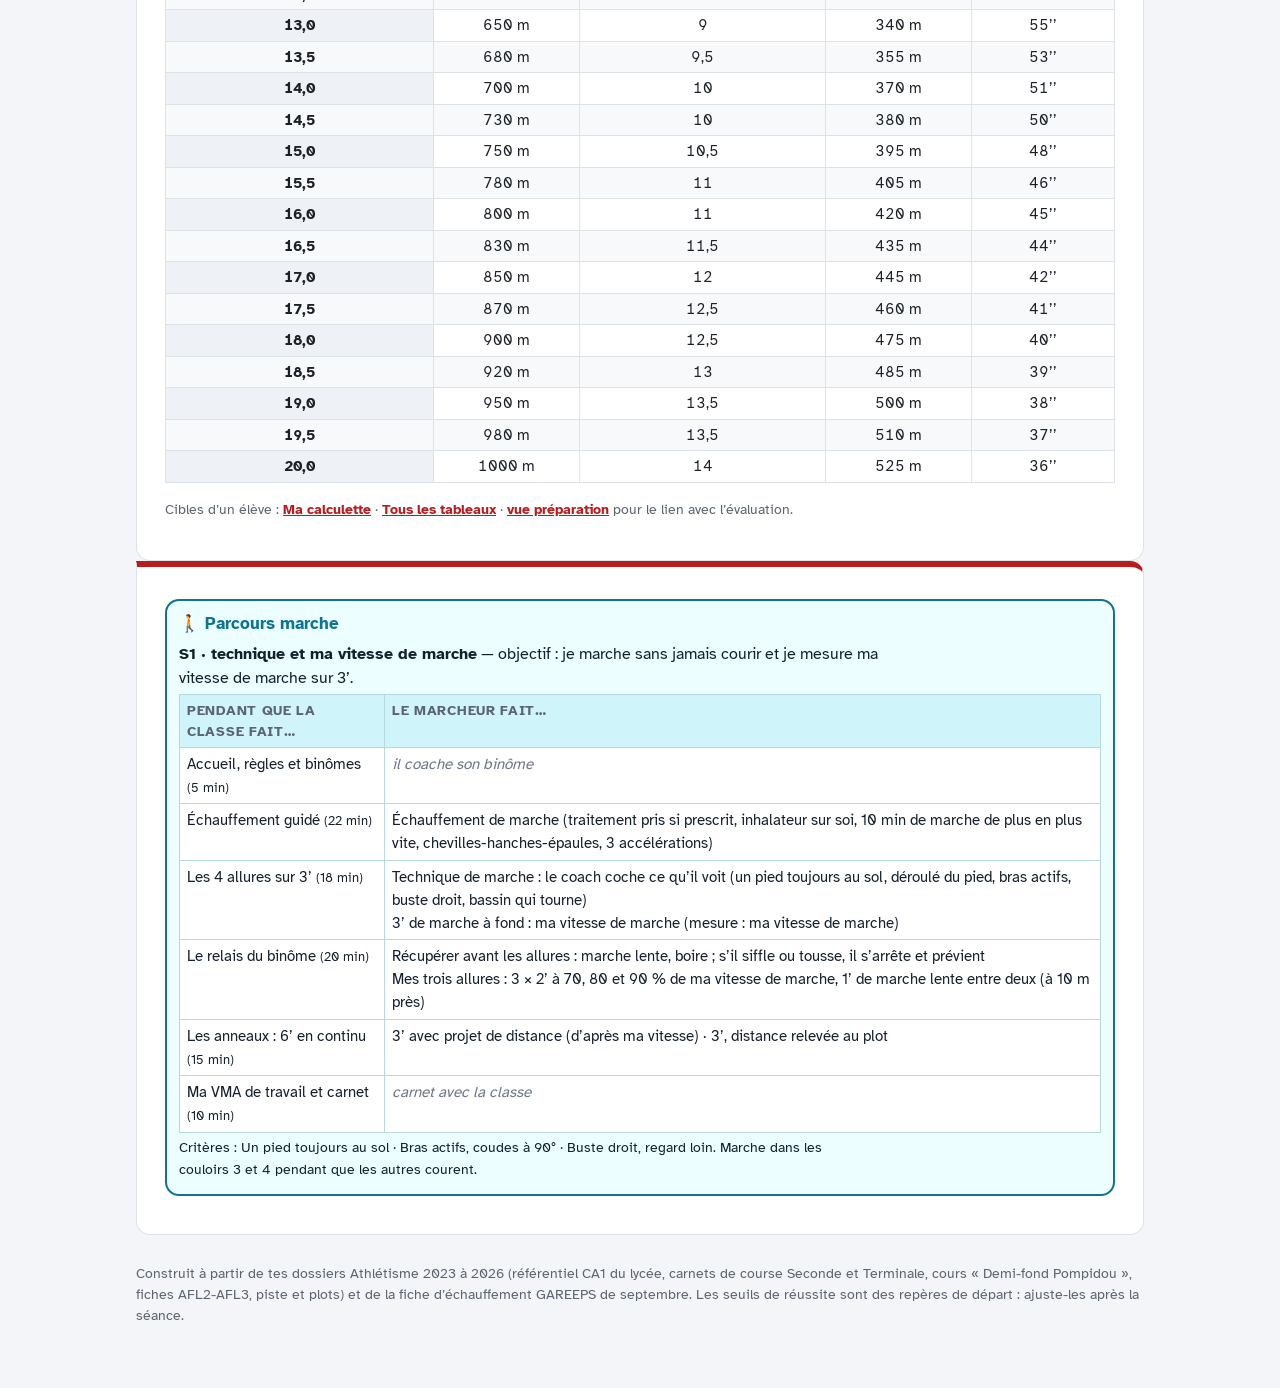
==== commit 5b877493: "Parcours marche dans le cycle : encadré « pendant ce bloc » sur l'écran de cours, tableau classe / m" ====
--- a/cycle-demi-fond-old.html
+++ b/cycle-demi-fond-old.html
@@ -1132,11 +1132,12 @@
  coach:{n:'Repères d’entraîneur',short:'intensités · récup · sécurité',render:renderCoach},
  bank:{n:'Banque de situations',short:'16 situations · N1–N4',render:renderBank},
  diff:{n:'Travail par niveaux',short:'groupes G1–G4 · inaptes',render:renderDiff},
- evalf:{n:'Évaluation',short:'barème · calcul de la note',render:renderEval},
+ evalf:{n:'Évaluation',short:'barème · calcul de la note',render:()=>renderEval()+`<div class="panel">${marcheBareme(state.c)}</div>`},
+ marche:{n:'Parcours marche',short:'asthme · 1000 m et 3’ · barème',render:()=>`<div class="panel"><span class="status st-next">Outil</span><h2>Parcours marche</h2><p class="lead">Pour les élèves qui ne peuvent pas courir (asthme, avis médical) : mêmes séances, même binôme, une épreuve de marche.</p>${marcheOutil(state.c)}</div>`},
  check:{n:'Lien avec l’éval',short:'référentiel Pompidou',render:renderCheck}
 };
 const PRIMARY=['calc','warm','tables'];
-const PREP=['piste','roles','coach','bank','diff','evalf','check'];
+const PREP=['piste','roles','coach','bank','diff','marche','evalf','check'];
 const navC=document.getElementById('nav-cycles'),navT=document.getElementById('nav-tools'),navS=document.getElementById('nav-sessions'),navP=document.getElementById('nav-prep');
 const CYCLES={
  s:{label:'Seconde',pre:'2de',sessions:SESSIONS,start:'s1',n:'8 séances',bin:BIN,
@@ -1172,7 +1173,7 @@
   state.id=id;renderNav();
   const s=curSessions().find(x=>x.id===id);
   document.documentElement.setAttribute('data-cycle',state.c);
-  main.innerHTML=`<div class="cyband">${CYCLES[state.c].label} · demi-fond</div>`+(s?printBar(s)+renderSession(s):TOOLDEF[id].render());
+  main.innerHTML=`<div class="cyband">${CYCLES[state.c].label} · demi-fond</div>`+(s?printBar(s)+renderSession(s)+`<div class="panel"><div class="mch"><h3>🚶 Parcours marche</h3>${marcheTableau(s,-1)}</div></div>`:TOOLDEF[id].render());
   wire();
   try{history.replaceState(null,'','#'+state.c+'-'+id)}catch(e){}
   try{localStorage.setItem('df2-tab',state.c+'-'+id)}catch(e){}
